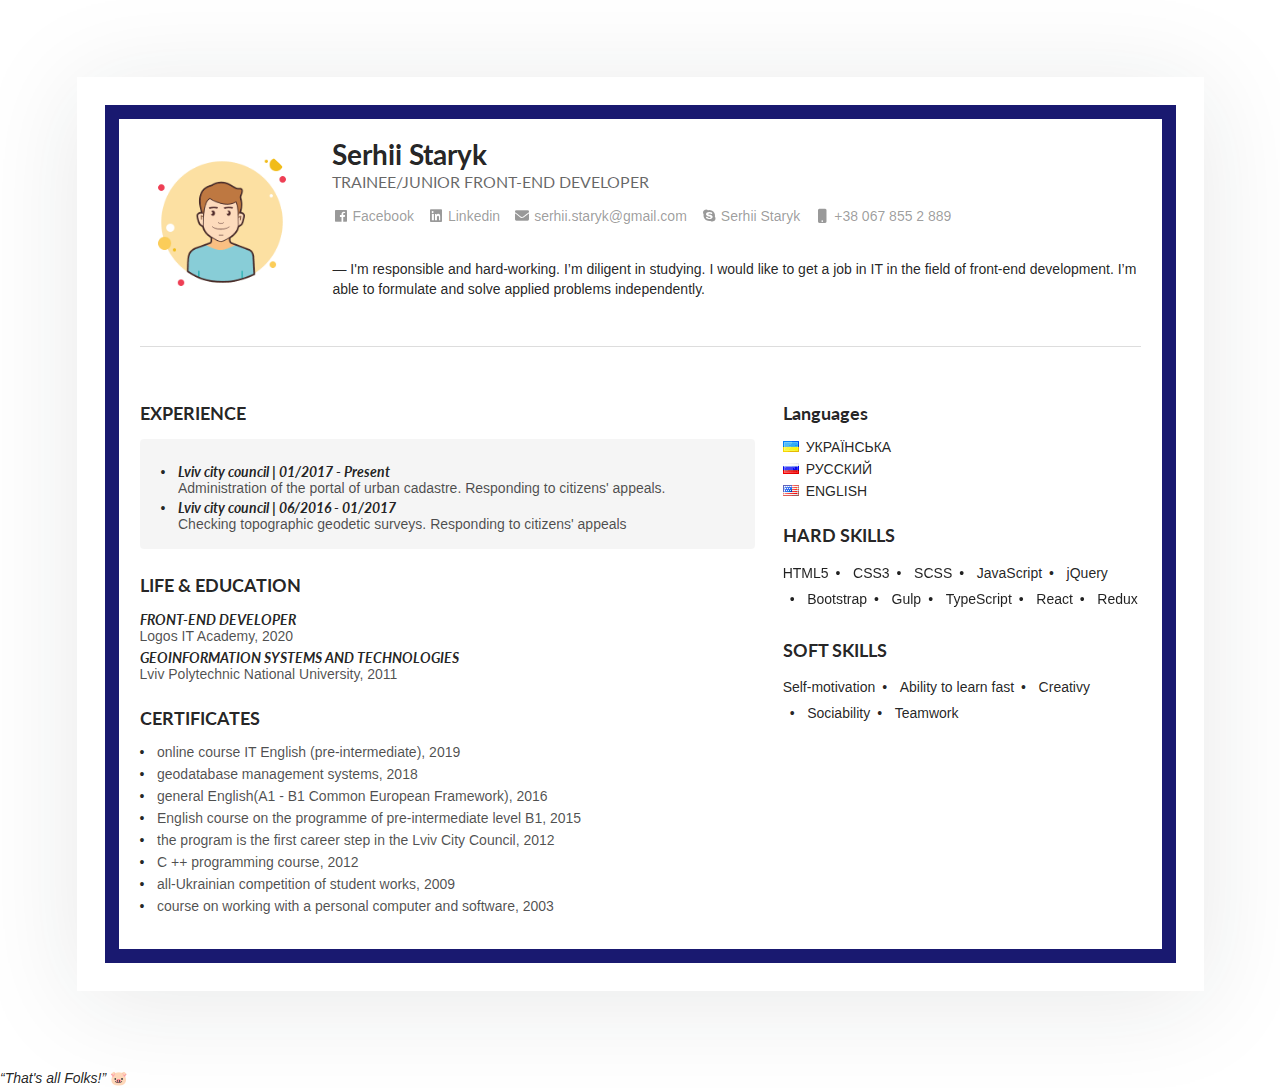
==== index.html @ 13aae402 "new project cv" ====
<!doctype html><html lang="en"><head><meta charset="utf-8"/><link rel="icon" href="/favicon.ico"/><meta name="viewport" content="width=device-width,initial-scale=1"/><meta name="theme-color" content="#000000"/><meta name="description" content="Web site created using create-react-app"/><link rel="manifest" href="/manifest.json"/><title>React App</title><link href="/static/css/2.85f7760d.chunk.css" rel="stylesheet"><link href="/static/css/main.7e50f1b1.chunk.css" rel="stylesheet"></head><body><noscript>You need to enable JavaScript to run this app.</noscript><div id="root"></div><script>!function(e){function r(r){for(var n,a,i=r[0],c=r[1],l=r[2],s=0,p=[];s<i.length;s++)a=i[s],Object.prototype.hasOwnProperty.call(o,a)&&o[a]&&p.push(o[a][0]),o[a]=0;for(n in c)Object.prototype.hasOwnProperty.call(c,n)&&(e[n]=c[n]);for(f&&f(r);p.length;)p.shift()();return u.push.apply(u,l||[]),t()}function t(){for(var e,r=0;r<u.length;r++){for(var t=u[r],n=!0,i=1;i<t.length;i++){var c=t[i];0!==o[c]&&(n=!1)}n&&(u.splice(r--,1),e=a(a.s=t[0]))}return e}var n={},o={1:0},u=[];function a(r){if(n[r])return n[r].exports;var t=n[r]={i:r,l:!1,exports:{}};return e[r].call(t.exports,t,t.exports,a),t.l=!0,t.exports}a.e=function(e){var r=[],t=o[e];if(0!==t)if(t)r.push(t[2]);else{var n=new Promise((function(r,n){t=o[e]=[r,n]}));r.push(t[2]=n);var u,i=document.createElement("script");i.charset="utf-8",i.timeout=120,a.nc&&i.setAttribute("nonce",a.nc),i.src=function(e){return a.p+"static/js/"+({}[e]||e)+"."+{3:"7ac2e1c4"}[e]+".chunk.js"}(e);var c=new Error;u=function(r){i.onerror=i.onload=null,clearTimeout(l);var t=o[e];if(0!==t){if(t){var n=r&&("load"===r.type?"missing":r.type),u=r&&r.target&&r.target.src;c.message="Loading chunk "+e+" failed.\n("+n+": "+u+")",c.name="ChunkLoadError",c.type=n,c.request=u,t[1](c)}o[e]=void 0}};var l=setTimeout((function(){u({type:"timeout",target:i})}),12e4);i.onerror=i.onload=u,document.head.appendChild(i)}return Promise.all(r)},a.m=e,a.c=n,a.d=function(e,r,t){a.o(e,r)||Object.defineProperty(e,r,{enumerable:!0,get:t})},a.r=function(e){"undefined"!=typeof Symbol&&Symbol.toStringTag&&Object.defineProperty(e,Symbol.toStringTag,{value:"Module"}),Object.defineProperty(e,"__esModule",{value:!0})},a.t=function(e,r){if(1&r&&(e=a(e)),8&r)return e;if(4&r&&"object"==typeof e&&e&&e.__esModule)return e;var t=Object.create(null);if(a.r(t),Object.defineProperty(t,"default",{enumerable:!0,value:e}),2&r&&"string"!=typeof e)for(var n in e)a.d(t,n,function(r){return e[r]}.bind(null,n));return t},a.n=function(e){var r=e&&e.__esModule?function(){return e.default}:function(){return e};return a.d(r,"a",r),r},a.o=function(e,r){return Object.prototype.hasOwnProperty.call(e,r)},a.p="/",a.oe=function(e){throw console.error(e),e};var i=this["webpackJsonpreact-cv"]=this["webpackJsonpreact-cv"]||[],c=i.push.bind(i);i.push=r,i=i.slice();for(var l=0;l<i.length;l++)r(i[l]);var f=c;t()}([])</script><script src="/static/js/2.e917c708.chunk.js"></script><script src="/static/js/main.2bb29848.chunk.js"></script></body></html>
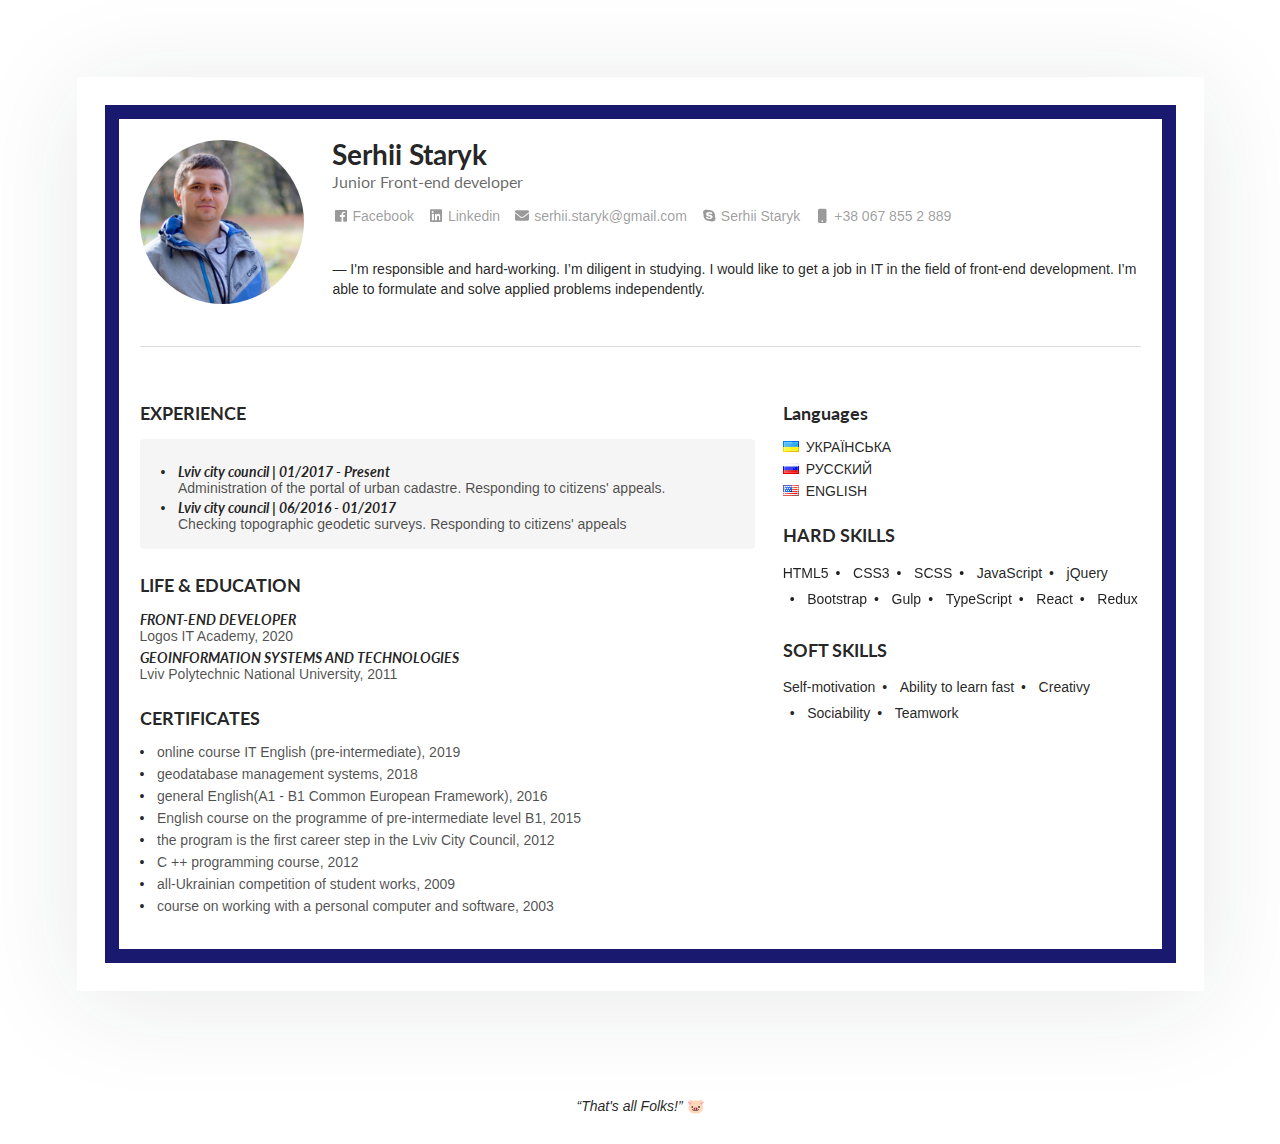
==== commit b40892a0: "updated cv" ====
--- a/index.html
+++ b/index.html
@@ -1 +1 @@
-<!doctype html><html lang="en"><head><meta charset="utf-8"/><link rel="icon" href="/favicon.ico"/><meta name="viewport" content="width=device-width,initial-scale=1"/><meta name="theme-color" content="#000000"/><meta name="description" content="Web site created using create-react-app"/><link rel="manifest" href="/manifest.json"/><title>React App</title><link href="/static/css/2.85f7760d.chunk.css" rel="stylesheet"><link href="/static/css/main.7e50f1b1.chunk.css" rel="stylesheet"></head><body><noscript>You need to enable JavaScript to run this app.</noscript><div id="root"></div><script>!function(e){function r(r){for(var n,a,i=r[0],c=r[1],l=r[2],s=0,p=[];s<i.length;s++)a=i[s],Object.prototype.hasOwnProperty.call(o,a)&&o[a]&&p.push(o[a][0]),o[a]=0;for(n in c)Object.prototype.hasOwnProperty.call(c,n)&&(e[n]=c[n]);for(f&&f(r);p.length;)p.shift()();return u.push.apply(u,l||[]),t()}function t(){for(var e,r=0;r<u.length;r++){for(var t=u[r],n=!0,i=1;i<t.length;i++){var c=t[i];0!==o[c]&&(n=!1)}n&&(u.splice(r--,1),e=a(a.s=t[0]))}return e}var n={},o={1:0},u=[];function a(r){if(n[r])return n[r].exports;var t=n[r]={i:r,l:!1,exports:{}};return e[r].call(t.exports,t,t.exports,a),t.l=!0,t.exports}a.e=function(e){var r=[],t=o[e];if(0!==t)if(t)r.push(t[2]);else{var n=new Promise((function(r,n){t=o[e]=[r,n]}));r.push(t[2]=n);var u,i=document.createElement("script");i.charset="utf-8",i.timeout=120,a.nc&&i.setAttribute("nonce",a.nc),i.src=function(e){return a.p+"static/js/"+({}[e]||e)+"."+{3:"7ac2e1c4"}[e]+".chunk.js"}(e);var c=new Error;u=function(r){i.onerror=i.onload=null,clearTimeout(l);var t=o[e];if(0!==t){if(t){var n=r&&("load"===r.type?"missing":r.type),u=r&&r.target&&r.target.src;c.message="Loading chunk "+e+" failed.\n("+n+": "+u+")",c.name="ChunkLoadError",c.type=n,c.request=u,t[1](c)}o[e]=void 0}};var l=setTimeout((function(){u({type:"timeout",target:i})}),12e4);i.onerror=i.onload=u,document.head.appendChild(i)}return Promise.all(r)},a.m=e,a.c=n,a.d=function(e,r,t){a.o(e,r)||Object.defineProperty(e,r,{enumerable:!0,get:t})},a.r=function(e){"undefined"!=typeof Symbol&&Symbol.toStringTag&&Object.defineProperty(e,Symbol.toStringTag,{value:"Module"}),Object.defineProperty(e,"__esModule",{value:!0})},a.t=function(e,r){if(1&r&&(e=a(e)),8&r)return e;if(4&r&&"object"==typeof e&&e&&e.__esModule)return e;var t=Object.create(null);if(a.r(t),Object.defineProperty(t,"default",{enumerable:!0,value:e}),2&r&&"string"!=typeof e)for(var n in e)a.d(t,n,function(r){return e[r]}.bind(null,n));return t},a.n=function(e){var r=e&&e.__esModule?function(){return e.default}:function(){return e};return a.d(r,"a",r),r},a.o=function(e,r){return Object.prototype.hasOwnProperty.call(e,r)},a.p="/",a.oe=function(e){throw console.error(e),e};var i=this["webpackJsonpreact-cv"]=this["webpackJsonpreact-cv"]||[],c=i.push.bind(i);i.push=r,i=i.slice();for(var l=0;l<i.length;l++)r(i[l]);var f=c;t()}([])</script><script src="/static/js/2.e917c708.chunk.js"></script><script src="/static/js/main.2bb29848.chunk.js"></script></body></html>+<!doctype html><html lang="en"><head><meta charset="utf-8"/><link rel="icon" href="/favicon.ico"/><meta name="viewport" content="width=device-width,initial-scale=1"/><meta name="theme-color" content="#000000"/><meta name="description" content="Web site created using create-react-app"/><link rel="manifest" href="/manifest.json"/><title>React App</title><link href="/static/css/2.d97c81c1.chunk.css" rel="stylesheet"><link href="/static/css/main.1e66790b.chunk.css" rel="stylesheet"></head><body><noscript>You need to enable JavaScript to run this app.</noscript><div id="root"></div><script>!function(e){function r(r){for(var n,a,i=r[0],c=r[1],l=r[2],s=0,p=[];s<i.length;s++)a=i[s],Object.prototype.hasOwnProperty.call(o,a)&&o[a]&&p.push(o[a][0]),o[a]=0;for(n in c)Object.prototype.hasOwnProperty.call(c,n)&&(e[n]=c[n]);for(f&&f(r);p.length;)p.shift()();return u.push.apply(u,l||[]),t()}function t(){for(var e,r=0;r<u.length;r++){for(var t=u[r],n=!0,i=1;i<t.length;i++){var c=t[i];0!==o[c]&&(n=!1)}n&&(u.splice(r--,1),e=a(a.s=t[0]))}return e}var n={},o={1:0},u=[];function a(r){if(n[r])return n[r].exports;var t=n[r]={i:r,l:!1,exports:{}};return e[r].call(t.exports,t,t.exports,a),t.l=!0,t.exports}a.e=function(e){var r=[],t=o[e];if(0!==t)if(t)r.push(t[2]);else{var n=new Promise((function(r,n){t=o[e]=[r,n]}));r.push(t[2]=n);var u,i=document.createElement("script");i.charset="utf-8",i.timeout=120,a.nc&&i.setAttribute("nonce",a.nc),i.src=function(e){return a.p+"static/js/"+({}[e]||e)+"."+{3:"3ec85bbc"}[e]+".chunk.js"}(e);var c=new Error;u=function(r){i.onerror=i.onload=null,clearTimeout(l);var t=o[e];if(0!==t){if(t){var n=r&&("load"===r.type?"missing":r.type),u=r&&r.target&&r.target.src;c.message="Loading chunk "+e+" failed.\n("+n+": "+u+")",c.name="ChunkLoadError",c.type=n,c.request=u,t[1](c)}o[e]=void 0}};var l=setTimeout((function(){u({type:"timeout",target:i})}),12e4);i.onerror=i.onload=u,document.head.appendChild(i)}return Promise.all(r)},a.m=e,a.c=n,a.d=function(e,r,t){a.o(e,r)||Object.defineProperty(e,r,{enumerable:!0,get:t})},a.r=function(e){"undefined"!=typeof Symbol&&Symbol.toStringTag&&Object.defineProperty(e,Symbol.toStringTag,{value:"Module"}),Object.defineProperty(e,"__esModule",{value:!0})},a.t=function(e,r){if(1&r&&(e=a(e)),8&r)return e;if(4&r&&"object"==typeof e&&e&&e.__esModule)return e;var t=Object.create(null);if(a.r(t),Object.defineProperty(t,"default",{enumerable:!0,value:e}),2&r&&"string"!=typeof e)for(var n in e)a.d(t,n,function(r){return e[r]}.bind(null,n));return t},a.n=function(e){var r=e&&e.__esModule?function(){return e.default}:function(){return e};return a.d(r,"a",r),r},a.o=function(e,r){return Object.prototype.hasOwnProperty.call(e,r)},a.p="/",a.oe=function(e){throw console.error(e),e};var i=this["webpackJsonpreact-cv"]=this["webpackJsonpreact-cv"]||[],c=i.push.bind(i);i.push=r,i=i.slice();for(var l=0;l<i.length;l++)r(i[l]);var f=c;t()}([])</script><script src="/static/js/2.b1579c30.chunk.js"></script><script src="/static/js/main.2b17e666.chunk.js"></script></body></html>--- a/static/css/2.d97c81c1.chunk.css
+++ b/static/css/2.d97c81c1.chunk.css
@@ -0,0 +1,363 @@
+@import url(https://fonts.googleapis.com/css?family=Lato:400,700,400italic,700italic&subset=latin);/*!
+ * # Semantic UI 2.4.0 - Reset
+ * http://github.com/semantic-org/semantic-ui/
+ *
+ *
+ * Released under the MIT license
+ * http://opensource.org/licenses/MIT
+ *
+ */*,:after,:before{box-sizing:inherit}html{box-sizing:border-box}input[type=email],input[type=password],input[type=search],input[type=text]{-webkit-appearance:none;-moz-appearance:none}/*! normalize.css v7.0.0 | MIT License | github.com/necolas/normalize.css */html{line-height:1.15;-ms-text-size-adjust:100%;-webkit-text-size-adjust:100%}article,aside,footer,header,nav,section{display:block}h1{font-size:2em;margin:.67em 0}figcaption,figure,main{display:block}figure{margin:1em 40px}hr{box-sizing:content-box;height:0;overflow:visible}pre{font-family:monospace,monospace;font-size:1em}a{background-color:transparent;-webkit-text-decoration-skip:objects}abbr[title]{border-bottom:none;text-decoration:underline;-webkit-text-decoration:underline dotted;text-decoration:underline dotted}b,strong{font-weight:inherit;font-weight:bolder}code,kbd,samp{font-family:monospace,monospace;font-size:1em}dfn{font-style:italic}mark{background-color:#ff0;color:#000}small{font-size:80%}sub,sup{font-size:75%;line-height:0;position:relative;vertical-align:baseline}sub{bottom:-.25em}sup{top:-.5em}audio,video{display:inline-block}audio:not([controls]){display:none;height:0}img{border-style:none}svg:not(:root){overflow:hidden}button,input,optgroup,select,textarea{font-family:sans-serif;font-size:100%;line-height:1.15;margin:0}button,input{overflow:visible}button,select{text-transform:none}[type=reset],[type=submit],button,html [type=button]{-webkit-appearance:button}[type=button]::-moz-focus-inner,[type=reset]::-moz-focus-inner,[type=submit]::-moz-focus-inner,button::-moz-focus-inner{border-style:none;padding:0}[type=button]:-moz-focusring,[type=reset]:-moz-focusring,[type=submit]:-moz-focusring,button:-moz-focusring{outline:1px dotted ButtonText}fieldset{padding:.35em .75em .625em}legend{box-sizing:border-box;color:inherit;display:table;max-width:100%;padding:0;white-space:normal}progress{display:inline-block;vertical-align:baseline}textarea{overflow:auto}[type=checkbox],[type=radio]{box-sizing:border-box;padding:0}[type=number]::-webkit-inner-spin-button,[type=number]::-webkit-outer-spin-button{height:auto}[type=search]{-webkit-appearance:textfield;outline-offset:-2px}[type=search]::-webkit-search-cancel-button,[type=search]::-webkit-search-decoration{-webkit-appearance:none}::-webkit-file-upload-button{-webkit-appearance:button;font:inherit}details,menu{display:block}summary{display:list-item}canvas{display:inline-block}[hidden],template{display:none}/*!
+ * # Semantic UI 2.4.0 - Site
+ * http://github.com/semantic-org/semantic-ui/
+ *
+ *
+ * Released under the MIT license
+ * http://opensource.org/licenses/MIT
+ *
+ */body,html{height:100%}html{font-size:14px}body{margin:0;overflow-x:hidden;min-width:320px;background:#fff;font-size:14px;line-height:1.4285em;color:rgba(0,0,0,.87);font-smoothing:antialiased}body,h1,h2,h3,h4,h5{padding:0;font-family:Lato,"Helvetica Neue",Arial,Helvetica,sans-serif}h1,h2,h3,h4,h5{line-height:1.28571429em;margin:calc(2rem - .14286em) 0 1rem;font-weight:700}h1{min-height:1rem;font-size:2rem}h2{font-size:1.71428571rem}h3{font-size:1.28571429rem}h4{font-size:1.07142857rem}h5{font-size:1rem}h1:first-child,h2:first-child,h3:first-child,h4:first-child,h5:first-child{margin-top:0}h1:last-child,h2:last-child,h3:last-child,h4:last-child,h5:last-child{margin-bottom:0}p{margin:0 0 1em;line-height:1.4285em}p:first-child{margin-top:0}p:last-child{margin-bottom:0}a{color:#4183c4}a,a:hover{text-decoration:none}a:hover{color:#1e70bf}::-webkit-selection{background-color:#cce2ff;color:rgba(0,0,0,.87)}::selection{background-color:#cce2ff;color:rgba(0,0,0,.87)}input::-webkit-selection,textarea::-webkit-selection{background-color:hsla(0,0%,39.2%,.4);color:rgba(0,0,0,.87)}input::selection,textarea::selection{background-color:hsla(0,0%,39.2%,.4);color:rgba(0,0,0,.87)}body ::-webkit-scrollbar{-webkit-appearance:none;width:10px;height:10px}body ::-webkit-scrollbar-track{background:rgba(0,0,0,.1);border-radius:0}body ::-webkit-scrollbar-thumb{cursor:pointer;border-radius:5px;background:rgba(0,0,0,.25);-webkit-transition:color .2s ease;transition:color .2s ease}body ::-webkit-scrollbar-thumb:window-inactive{background:rgba(0,0,0,.15)}body ::-webkit-scrollbar-thumb:hover{background:rgba(128,135,139,.8)}body .ui.inverted::-webkit-scrollbar-track{background:hsla(0,0%,100%,.1)}body .ui.inverted::-webkit-scrollbar-thumb{background:hsla(0,0%,100%,.25)}body .ui.inverted::-webkit-scrollbar-thumb:window-inactive{background:hsla(0,0%,100%,.15)}body .ui.inverted::-webkit-scrollbar-thumb:hover{background:hsla(0,0%,100%,.35)}/*!
+ * # Semantic UI 2.4.0 - Button
+ * http://github.com/semantic-org/semantic-ui/
+ *
+ *
+ * Released under the MIT license
+ * http://opensource.org/licenses/MIT
+ *
+ */.ui.button{cursor:pointer;display:inline-block;min-height:1em;outline:0;border:none;vertical-align:baseline;background:#e0e1e2 none;color:rgba(0,0,0,.6);font-family:Lato,"Helvetica Neue",Arial,Helvetica,sans-serif;margin:0 .25em 0 0;padding:.78571429em 1.5em;text-transform:none;text-shadow:none;font-weight:700;line-height:1em;font-style:normal;text-align:center;text-decoration:none;border-radius:.28571429rem;-webkit-user-select:none;-ms-user-select:none;user-select:none;transition:opacity .1s ease,background-color .1s ease,color .1s ease,box-shadow .1s ease,background .1s ease;will-change:"";-webkit-tap-highlight-color:transparent}.ui.button,.ui.button:hover{box-shadow:inset 0 0 0 1px transparent,inset 0 0 0 0 rgba(34,36,38,.15)}.ui.button:hover{background-color:#cacbcd;background-image:none;color:rgba(0,0,0,.8)}.ui.button:hover .icon{opacity:.85}.ui.button:focus{background-color:#cacbcd;color:rgba(0,0,0,.8);background-image:""!important;box-shadow:""!important}.ui.button:focus .icon{opacity:.85}.ui.active.button:active,.ui.button:active{background-color:#babbbc;background-image:"";color:rgba(0,0,0,.9);box-shadow:inset 0 0 0 1px transparent,none}.ui.active.button{box-shadow:inset 0 0 0 1px transparent}.ui.active.button,.ui.active.button:hover{color:rgba(0,0,0,.95)}.ui.active.button,.ui.active.button:active,.ui.active.button:hover{background-color:#c0c1c2;background-image:none}.ui.loading.loading.loading.loading.loading.loading.button{position:relative;cursor:default;text-shadow:none!important;color:transparent!important;opacity:1;pointer-events:auto;transition:all 0s linear,opacity .1s ease}.ui.loading.button:before{border-radius:500rem;border:.2em solid rgba(0,0,0,.15)}.ui.loading.button:after,.ui.loading.button:before{position:absolute;content:"";top:50%;left:50%;margin:-.64285714em 0 0 -.64285714em;width:1.28571429em;height:1.28571429em}.ui.loading.button:after{-webkit-animation:button-spin .6s linear;animation:button-spin .6s linear;-webkit-animation-iteration-count:infinite;animation-iteration-count:infinite;border-radius:500rem;border:.2em solid transparent;border-top-color:#fff;box-shadow:0 0 0 1px transparent}.ui.labeled.icon.loading.button .icon{background-color:transparent;box-shadow:none}@-webkit-keyframes button-spin{0%{-webkit-transform:rotate(0);transform:rotate(0)}to{-webkit-transform:rotate(1turn);transform:rotate(1turn)}}@keyframes button-spin{0%{-webkit-transform:rotate(0);transform:rotate(0)}to{-webkit-transform:rotate(1turn);transform:rotate(1turn)}}.ui.basic.loading.button:not(.inverted):before{border-color:rgba(0,0,0,.1)}.ui.basic.loading.button:not(.inverted):after{border-top-color:#767676}.ui.button:disabled,.ui.buttons .disabled.button,.ui.disabled.active.button,.ui.disabled.button,.ui.disabled.button:hover{cursor:default;opacity:.45!important;background-image:none!important;box-shadow:none!important;pointer-events:none!important}.ui.basic.buttons .ui.disabled.button{border-color:rgba(34,36,38,.5)}.ui.animated.button{position:relative;overflow:hidden;padding-right:0!important;vertical-align:middle;z-index:1}.ui.animated.button .content{will-change:transform,opacity}.ui.animated.button .visible.content{position:relative;margin-right:1.5em}.ui.animated.button .hidden.content{position:absolute;width:100%}.ui.animated.button .hidden.content,.ui.animated.button .visible.content{transition:right .3s ease 0s}.ui.animated.button .visible.content{left:auto;right:0}.ui.animated.button .hidden.content{top:50%;left:auto;right:-100%;margin-top:-.5em}.ui.animated.button:focus .visible.content,.ui.animated.button:hover .visible.content{left:auto;right:200%}.ui.animated.button:focus .hidden.content,.ui.animated.button:hover .hidden.content{left:auto;right:0}.ui.vertical.animated.button .hidden.content,.ui.vertical.animated.button .visible.content{transition:top .3s ease,-webkit-transform .3s ease;transition:top .3s ease,transform .3s ease;transition:top .3s ease,transform .3s ease,-webkit-transform .3s ease}.ui.vertical.animated.button .visible.content{-webkit-transform:translateY(0);transform:translateY(0);right:auto}.ui.vertical.animated.button .hidden.content{top:-50%;left:0;right:auto}.ui.vertical.animated.button:focus .visible.content,.ui.vertical.animated.button:hover .visible.content{-webkit-transform:translateY(200%);transform:translateY(200%);right:auto}.ui.vertical.animated.button:focus .hidden.content,.ui.vertical.animated.button:hover .hidden.content{top:50%;right:auto}.ui.fade.animated.button .hidden.content,.ui.fade.animated.button .visible.content{transition:opacity .3s ease,-webkit-transform .3s ease;transition:opacity .3s ease,transform .3s ease;transition:opacity .3s ease,transform .3s ease,-webkit-transform .3s ease}.ui.fade.animated.button .visible.content{left:auto;right:auto;opacity:1;-webkit-transform:scale(1);transform:scale(1)}.ui.fade.animated.button .hidden.content{opacity:0;left:0;right:auto;-webkit-transform:scale(1.5);transform:scale(1.5)}.ui.fade.animated.button:focus .visible.content,.ui.fade.animated.button:hover .visible.content{left:auto;right:auto;opacity:0;-webkit-transform:scale(.75);transform:scale(.75)}.ui.fade.animated.button:focus .hidden.content,.ui.fade.animated.button:hover .hidden.content{left:0;right:auto;opacity:1;-webkit-transform:scale(1);transform:scale(1)}.ui.inverted.button{box-shadow:inset 0 0 0 2px #fff!important;background:transparent none;color:#fff;text-shadow:none!important}.ui.inverted.buttons .button{margin:0 0 0 -2px}.ui.inverted.buttons .button:first-child{margin-left:0}.ui.inverted.vertical.buttons .button{margin:0 0 -2px}.ui.inverted.vertical.buttons .button:first-child{margin-top:0}.ui.inverted.button.active,.ui.inverted.button:focus,.ui.inverted.button:hover{background:#fff;box-shadow:inset 0 0 0 2px #fff!important;color:rgba(0,0,0,.8)}.ui.inverted.button.active:focus{background:#dcddde;box-shadow:inset 0 0 0 2px #dcddde!important;color:rgba(0,0,0,.8)}.ui.labeled.button:not(.icon){display:-webkit-inline-flex;display:inline-flex;-webkit-flex-direction:row;flex-direction:row;background:0 0!important;padding:0!important;border:none!important;box-shadow:none!important}.ui.labeled.button>.button{margin:0}.ui.labeled.button>.label{display:-webkit-flex;display:flex;-webkit-align-items:center;align-items:center;margin:0 0 0 -1px!important;padding:"";font-size:1em;border-color:rgba(34,36,38,.15)}.ui.labeled.button>.tag.label:before{width:1.85em;height:1.85em}.ui.labeled.button:not([class*="left labeled"])>.button{border-top-right-radius:0;border-bottom-right-radius:0}.ui.labeled.button:not([class*="left labeled"])>.label,.ui[class*="left labeled"].button>.button{border-top-left-radius:0;border-bottom-left-radius:0}.ui[class*="left labeled"].button>.label{border-top-right-radius:0;border-bottom-right-radius:0}.ui.facebook.button{background-color:#3b5998;color:#fff;text-shadow:none;background-image:none;box-shadow:inset 0 0 0 0 rgba(34,36,38,.15)}.ui.facebook.button:hover{background-color:#304d8a;color:#fff;text-shadow:none}.ui.facebook.button:active{background-color:#2d4373;color:#fff;text-shadow:none}.ui.twitter.button{background-color:#55acee;color:#fff;text-shadow:none;background-image:none;box-shadow:inset 0 0 0 0 rgba(34,36,38,.15)}.ui.twitter.button:hover{background-color:#35a2f4;color:#fff;text-shadow:none}.ui.twitter.button:active{background-color:#2795e9;color:#fff;text-shadow:none}.ui.google.plus.button{background-color:#dd4b39;color:#fff;text-shadow:none;background-image:none;box-shadow:inset 0 0 0 0 rgba(34,36,38,.15)}.ui.google.plus.button:hover{background-color:#e0321c;color:#fff;text-shadow:none}.ui.google.plus.button:active{background-color:#c23321;color:#fff;text-shadow:none}.ui.linkedin.button{background-color:#1f88be;color:#fff;text-shadow:none}.ui.linkedin.button:hover{background-color:#147baf;color:#fff;text-shadow:none}.ui.linkedin.button:active{background-color:#186992;color:#fff;text-shadow:none}.ui.youtube.button{background-color:red;color:#fff;text-shadow:none;background-image:none;box-shadow:inset 0 0 0 0 rgba(34,36,38,.15)}.ui.youtube.button:hover{background-color:#e60000;color:#fff;text-shadow:none}.ui.youtube.button:active{background-color:#c00;color:#fff;text-shadow:none}.ui.instagram.button{background-color:#49769c;color:#fff;text-shadow:none;background-image:none;box-shadow:inset 0 0 0 0 rgba(34,36,38,.15)}.ui.instagram.button:hover{background-color:#3d698e;color:#fff;text-shadow:none}.ui.instagram.button:active{background-color:#395c79;color:#fff;text-shadow:none}.ui.pinterest.button{background-color:#bd081c;color:#fff;text-shadow:none;background-image:none;box-shadow:inset 0 0 0 0 rgba(34,36,38,.15)}.ui.pinterest.button:hover{background-color:#ac0013;color:#fff;text-shadow:none}.ui.pinterest.button:active{background-color:#8c0615;color:#fff;text-shadow:none}.ui.vk.button{background-color:#4d7198;color:#fff;background-image:none;box-shadow:inset 0 0 0 0 rgba(34,36,38,.15)}.ui.vk.button:hover{background-color:#41648a;color:#fff}.ui.vk.button:active{background-color:#3c5876;color:#fff}.ui.button>.icon:not(.button){height:.85714286em;opacity:.8;transition:opacity .1s ease;vertical-align:"";color:""}.ui.button:not(.icon)>.icon:not(.button):not(.dropdown),.ui.button>.icon:not(.button){margin:0 .42857143em 0 -.21428571em}.ui.button:not(.icon)>.right.icon:not(.button):not(.dropdown){margin:0 -.21428571em 0 .42857143em}.ui[class*="left floated"].button,.ui[class*="left floated"].buttons{float:left;margin-left:0;margin-right:.25em}.ui[class*="right floated"].button,.ui[class*="right floated"].buttons{float:right;margin-right:0;margin-left:.25em}.ui.compact.button,.ui.compact.buttons .button{padding:.58928571em 1.125em}.ui.compact.icon.button,.ui.compact.icon.buttons .button{padding:.58928571em}.ui.compact.labeled.icon.button,.ui.compact.labeled.icon.buttons .button{padding:.58928571em 3.69642857em}.ui.mini.button,.ui.mini.buttons .button,.ui.mini.buttons .or{font-size:.78571429rem}.ui.tiny.button,.ui.tiny.buttons .button,.ui.tiny.buttons .or{font-size:.85714286rem}.ui.small.button,.ui.small.buttons .button,.ui.small.buttons .or{font-size:.92857143rem}.ui.button,.ui.buttons .button,.ui.buttons .or{font-size:1rem}.ui.large.button,.ui.large.buttons .button,.ui.large.buttons .or{font-size:1.14285714rem}.ui.big.button,.ui.big.buttons .button,.ui.big.buttons .or{font-size:1.28571429rem}.ui.huge.button,.ui.huge.buttons .button,.ui.huge.buttons .or{font-size:1.42857143rem}.ui.massive.button,.ui.massive.buttons .button,.ui.massive.buttons .or{font-size:1.71428571rem}.ui.icon.button,.ui.icon.buttons .button{padding:.78571429em}.ui.icon.button>.icon,.ui.icon.buttons .button>.icon{opacity:.9;margin:0!important;vertical-align:top}.ui.basic.button,.ui.basic.buttons .button{background:transparent none!important;color:rgba(0,0,0,.6)!important;font-weight:400;border-radius:.28571429rem;text-transform:none;text-shadow:none!important;box-shadow:inset 0 0 0 1px rgba(34,36,38,.15)}.ui.basic.buttons{box-shadow:none;border:1px solid rgba(34,36,38,.15);border-radius:.28571429rem}.ui.basic.buttons .button{border-radius:0}.ui.basic.button:focus,.ui.basic.button:hover,.ui.basic.buttons .button:focus,.ui.basic.buttons .button:hover{background:#fff!important;color:rgba(0,0,0,.8)!important;box-shadow:inset 0 0 0 1px rgba(34,36,38,.35),inset 0 0 0 0 rgba(34,36,38,.15)}.ui.basic.button:active,.ui.basic.buttons .button:active{background:#f8f8f8!important;color:rgba(0,0,0,.9)!important;box-shadow:inset 0 0 0 1px rgba(0,0,0,.15),inset 0 1px 4px 0 rgba(34,36,38,.15)}.ui.basic.active.button,.ui.basic.buttons .active.button{background:rgba(0,0,0,.05)!important;box-shadow:""!important;color:rgba(0,0,0,.95)!important}.ui.basic.active.button:hover,.ui.basic.buttons .active.button:hover{background-color:rgba(0,0,0,.05)}.ui.basic.buttons .button:hover{box-shadow:inset 0 0 0 1px rgba(34,36,38,.35),inset inset 0 0 0 0 rgba(34,36,38,.15)}.ui.basic.buttons .button:active{box-shadow:inset 0 0 0 1px rgba(0,0,0,.15),inset inset 0 1px 4px 0 rgba(34,36,38,.15)}.ui.basic.buttons .active.button{box-shadow:""!important}.ui.basic.inverted.button,.ui.basic.inverted.buttons .button{background-color:transparent!important;color:#f9fafb!important;box-shadow:inset 0 0 0 2px hsla(0,0%,100%,.5)!important}.ui.basic.inverted.button:focus,.ui.basic.inverted.button:hover,.ui.basic.inverted.buttons .button:focus,.ui.basic.inverted.buttons .button:hover{color:#fff!important;box-shadow:inset 0 0 0 2px #fff!important}.ui.basic.inverted.button:active,.ui.basic.inverted.buttons .button:active{background-color:hsla(0,0%,100%,.08)!important;color:#fff!important;box-shadow:inset 0 0 0 2px hsla(0,0%,100%,.9)!important}.ui.basic.inverted.active.button,.ui.basic.inverted.buttons .active.button{background-color:hsla(0,0%,100%,.08);color:#fff;text-shadow:none;box-shadow:inset 0 0 0 2px hsla(0,0%,100%,.7)}.ui.basic.inverted.active.button:hover,.ui.basic.inverted.buttons .active.button:hover{background-color:hsla(0,0%,100%,.15);box-shadow:inset 0 0 0 2px #fff!important}.ui.basic.buttons .button{border-left:1px solid rgba(34,36,38,.15);box-shadow:none}.ui.basic.vertical.buttons .button{border-left:none;border-left-width:0;border-top:1px solid rgba(34,36,38,.15)}.ui.basic.vertical.buttons .button:first-child{border-top-width:0}.ui.labeled.icon.button,.ui.labeled.icon.buttons .button{position:relative;padding-left:4.07142857em!important;padding-right:1.5em!important}.ui.labeled.icon.button>.icon,.ui.labeled.icon.buttons>.button>.icon{position:absolute;height:100%;line-height:1;border-radius:0;border-top-left-radius:inherit;border-bottom-left-radius:inherit;text-align:center;margin:0;width:2.57142857em;background-color:rgba(0,0,0,.05);color:"";box-shadow:inset -1px 0 0 0 transparent;top:0;left:0}.ui[class*="right labeled"].icon.button{padding-right:4.07142857em!important;padding-left:1.5em!important}.ui[class*="right labeled"].icon.button>.icon{left:auto;right:0;border-radius:0;border-top-right-radius:inherit;border-bottom-right-radius:inherit;box-shadow:inset 1px 0 0 0 transparent}.ui.labeled.icon.button>.icon:after,.ui.labeled.icon.button>.icon:before,.ui.labeled.icon.buttons>.button>.icon:after,.ui.labeled.icon.buttons>.button>.icon:before{display:block;position:absolute;width:100%;top:50%;text-align:center;-webkit-transform:translateY(-50%);transform:translateY(-50%)}.ui.labeled.icon.buttons .button>.icon{border-radius:0}.ui.labeled.icon.buttons .button:first-child>.icon{border-top-left-radius:.28571429rem;border-bottom-left-radius:.28571429rem}.ui.labeled.icon.buttons .button:last-child>.icon{border-top-right-radius:.28571429rem;border-bottom-right-radius:.28571429rem}.ui.vertical.labeled.icon.buttons .button:first-child>.icon{border-radius:0;border-top-left-radius:.28571429rem}.ui.vertical.labeled.icon.buttons .button:last-child>.icon{border-radius:0;border-bottom-left-radius:.28571429rem}.ui.fluid[class*="left labeled"].icon.button,.ui.fluid[class*="right labeled"].icon.button{padding-left:1.5em!important;padding-right:1.5em!important}.ui.button.toggle.active,.ui.buttons .button.toggle.active,.ui.toggle.buttons .active.button{background-color:#21ba45!important;box-shadow:none!important;text-shadow:none;color:#fff!important}.ui.button.toggle.active:hover{background-color:#16ab39!important;text-shadow:none;color:#fff!important}.ui.circular.button{border-radius:10em}.ui.circular.button>.icon{width:1em;vertical-align:baseline}.ui.buttons .or{position:relative;width:.3em;height:2.57142857em;z-index:3}.ui.buttons .or:before{position:absolute;text-align:center;border-radius:500rem;content:"or";top:50%;left:50%;background-color:#fff;text-shadow:none;margin-top:-.89285714em;margin-left:-.89285714em;width:1.78571429em;height:1.78571429em;line-height:1.78571429em;color:rgba(0,0,0,.4);font-style:normal;font-weight:700;box-shadow:inset 0 0 0 1px transparent}.ui.buttons .or[data-text]:before{content:attr(data-text)}.ui.fluid.buttons .or{width:0!important}.ui.fluid.buttons .or:after{display:none}.ui.attached.button{position:relative;display:block;margin:0;border-radius:0;box-shadow:0 0 0 1px rgba(34,36,38,.15)!important}.ui.attached.top.button{border-radius:.28571429rem .28571429rem 0 0}.ui.attached.bottom.button{border-radius:0 0 .28571429rem .28571429rem}.ui.left.attached.button{display:inline-block;border-left:none;text-align:right;padding-right:.75em;border-radius:.28571429rem 0 0 .28571429rem}.ui.right.attached.button{display:inline-block;text-align:left;padding-left:.75em;border-radius:0 .28571429rem .28571429rem 0}.ui.attached.buttons{position:relative;display:-webkit-flex;display:flex;border-radius:0;width:auto!important;z-index:2;margin-left:-1px;margin-right:-1px}.ui.attached.buttons .button{margin:0}.ui.attached.buttons .button:first-child,.ui.attached.buttons .button:last-child{border-radius:0}.ui[class*="top attached"].buttons{margin-bottom:-1px;border-radius:.28571429rem .28571429rem 0 0}.ui[class*="top attached"].buttons .button:first-child{border-radius:.28571429rem 0 0 0}.ui[class*="top attached"].buttons .button:last-child{border-radius:0 .28571429rem 0 0}.ui[class*="bottom attached"].buttons{margin-top:-1px;border-radius:0 0 .28571429rem .28571429rem}.ui[class*="bottom attached"].buttons .button:first-child{border-radius:0 0 0 .28571429rem}.ui[class*="bottom attached"].buttons .button:last-child{border-radius:0 0 .28571429rem 0}.ui[class*="left attached"].buttons{display:-webkit-inline-flex;display:inline-flex;margin-right:0;margin-left:-1px;border-radius:0 .28571429rem .28571429rem 0}.ui[class*="left attached"].buttons .button:first-child{margin-left:-1px;border-radius:0 .28571429rem 0 0}.ui[class*="left attached"].buttons .button:last-child{margin-left:-1px;border-radius:0 0 .28571429rem 0}.ui[class*="right attached"].buttons{display:-webkit-inline-flex;display:inline-flex;margin-left:0;margin-right:-1px;border-radius:.28571429rem 0 0 .28571429rem}.ui[class*="right attached"].buttons .button:first-child{margin-left:-1px;border-radius:.28571429rem 0 0 0}.ui[class*="right attached"].buttons .button:last-child{margin-left:-1px;border-radius:0 0 0 .28571429rem}.ui.fluid.button,.ui.fluid.buttons{width:100%}.ui.fluid.button{display:block}.ui.two.buttons{width:100%}.ui.two.buttons>.button{width:50%}.ui.three.buttons{width:100%}.ui.three.buttons>.button{width:33.333%}.ui.four.buttons{width:100%}.ui.four.buttons>.button{width:25%}.ui.five.buttons{width:100%}.ui.five.buttons>.button{width:20%}.ui.six.buttons{width:100%}.ui.six.buttons>.button{width:16.666%}.ui.seven.buttons{width:100%}.ui.seven.buttons>.button{width:14.285%}.ui.eight.buttons{width:100%}.ui.eight.buttons>.button{width:12.5%}.ui.nine.buttons{width:100%}.ui.nine.buttons>.button{width:11.11%}.ui.ten.buttons{width:100%}.ui.ten.buttons>.button{width:10%}.ui.eleven.buttons{width:100%}.ui.eleven.buttons>.button{width:9.09%}.ui.twelve.buttons{width:100%}.ui.twelve.buttons>.button{width:8.3333%}.ui.fluid.vertical.buttons,.ui.fluid.vertical.buttons>.button{display:-webkit-flex;display:flex;width:auto}.ui.two.vertical.buttons>.button{height:50%}.ui.three.vertical.buttons>.button{height:33.333%}.ui.four.vertical.buttons>.button{height:25%}.ui.five.vertical.buttons>.button{height:20%}.ui.six.vertical.buttons>.button{height:16.666%}.ui.seven.vertical.buttons>.button{height:14.285%}.ui.eight.vertical.buttons>.button{height:12.5%}.ui.nine.vertical.buttons>.button{height:11.11%}.ui.ten.vertical.buttons>.button{height:10%}.ui.eleven.vertical.buttons>.button{height:9.09%}.ui.twelve.vertical.buttons>.button{height:8.3333%}.ui.black.button,.ui.black.buttons .button{background-color:#1b1c1d;color:#fff;text-shadow:none;background-image:none}.ui.black.button{box-shadow:inset 0 0 0 0 rgba(34,36,38,.15)}.ui.black.button:hover,.ui.black.buttons .button:hover{background-color:#27292a;color:#fff;text-shadow:none}.ui.black.button:focus,.ui.black.buttons .button:focus{background-color:#2f3032;color:#fff;text-shadow:none}.ui.black.button:active,.ui.black.buttons .button:active{background-color:#343637;color:#fff;text-shadow:none}.ui.black.active.button,.ui.black.button .active.button:active,.ui.black.buttons .active.button,.ui.black.buttons .active.button:active{background-color:#0f0f10;color:#fff;text-shadow:none}.ui.basic.black.button,.ui.basic.black.buttons .button{box-shadow:inset 0 0 0 1px #1b1c1d!important;color:#1b1c1d!important}.ui.basic.black.button:hover,.ui.basic.black.buttons .button:hover{background:0 0!important;box-shadow:inset 0 0 0 1px #27292a!important;color:#27292a!important}.ui.basic.black.button:focus,.ui.basic.black.buttons .button:focus{background:0 0!important;box-shadow:inset 0 0 0 1px #2f3032!important;color:#27292a!important}.ui.basic.black.active.button,.ui.basic.black.buttons .active.button{background:0 0!important;box-shadow:inset 0 0 0 1px #0f0f10!important;color:#343637!important}.ui.basic.black.button:active,.ui.basic.black.buttons .button:active{box-shadow:inset 0 0 0 1px #343637!important;color:#343637!important}.ui.buttons:not(.vertical)>.basic.black.button:not(:first-child){margin-left:-1px}.ui.inverted.black.button,.ui.inverted.black.buttons .button{background-color:transparent;box-shadow:inset 0 0 0 2px #d4d4d5!important;color:#fff}.ui.inverted.black.button.active,.ui.inverted.black.button:active,.ui.inverted.black.button:focus,.ui.inverted.black.button:hover,.ui.inverted.black.buttons .button.active,.ui.inverted.black.buttons .button:active,.ui.inverted.black.buttons .button:focus,.ui.inverted.black.buttons .button:hover{box-shadow:none!important;color:#fff}.ui.inverted.black.active.button,.ui.inverted.black.button:active,.ui.inverted.black.button:focus,.ui.inverted.black.button:hover,.ui.inverted.black.buttons .active.button,.ui.inverted.black.buttons .button:active,.ui.inverted.black.buttons .button:focus,.ui.inverted.black.buttons .button:hover{background-color:#000}.ui.inverted.black.basic.button,.ui.inverted.black.basic.buttons .button,.ui.inverted.black.buttons .basic.button{background-color:transparent;box-shadow:inset 0 0 0 2px hsla(0,0%,100%,.5)!important;color:#fff!important}.ui.inverted.black.basic.button:hover,.ui.inverted.black.basic.buttons .button:hover,.ui.inverted.black.buttons .basic.button:hover{box-shadow:inset 0 0 0 2px #000!important;color:#fff!important}.ui.inverted.black.basic.button:focus,.ui.inverted.black.basic.buttons .button:focus{box-shadow:inset 0 0 0 2px #000!important;color:#545454!important}.ui.inverted.black.basic.active.button,.ui.inverted.black.basic.button:active,.ui.inverted.black.basic.buttons .active.button,.ui.inverted.black.basic.buttons .button:active,.ui.inverted.black.buttons .basic.active.button,.ui.inverted.black.buttons .basic.button:active{box-shadow:inset 0 0 0 2px #000!important;color:#fff!important}.ui.grey.button,.ui.grey.buttons .button{background-color:#767676;color:#fff;text-shadow:none;background-image:none}.ui.grey.button{box-shadow:inset 0 0 0 0 rgba(34,36,38,.15)}.ui.grey.button:hover,.ui.grey.buttons .button:hover{background-color:#838383;color:#fff;text-shadow:none}.ui.grey.button:focus,.ui.grey.buttons .button:focus{background-color:#8a8a8a;color:#fff;text-shadow:none}.ui.grey.button:active,.ui.grey.buttons .button:active{background-color:#909090;color:#fff;text-shadow:none}.ui.grey.active.button,.ui.grey.button .active.button:active,.ui.grey.buttons .active.button,.ui.grey.buttons .active.button:active{background-color:#696969;color:#fff;text-shadow:none}.ui.basic.grey.button,.ui.basic.grey.buttons .button{box-shadow:inset 0 0 0 1px #767676!important;color:#767676!important}.ui.basic.grey.button:hover,.ui.basic.grey.buttons .button:hover{background:0 0!important;box-shadow:inset 0 0 0 1px #838383!important;color:#838383!important}.ui.basic.grey.button:focus,.ui.basic.grey.buttons .button:focus{background:0 0!important;box-shadow:inset 0 0 0 1px #8a8a8a!important;color:#838383!important}.ui.basic.grey.active.button,.ui.basic.grey.buttons .active.button{background:0 0!important;box-shadow:inset 0 0 0 1px #696969!important;color:#909090!important}.ui.basic.grey.button:active,.ui.basic.grey.buttons .button:active{box-shadow:inset 0 0 0 1px #909090!important;color:#909090!important}.ui.buttons:not(.vertical)>.basic.grey.button:not(:first-child){margin-left:-1px}.ui.inverted.grey.button,.ui.inverted.grey.buttons .button{background-color:transparent;box-shadow:inset 0 0 0 2px #d4d4d5!important;color:#fff}.ui.inverted.grey.button.active,.ui.inverted.grey.button:active,.ui.inverted.grey.button:focus,.ui.inverted.grey.button:hover,.ui.inverted.grey.buttons .button.active,.ui.inverted.grey.buttons .button:active,.ui.inverted.grey.buttons .button:focus,.ui.inverted.grey.buttons .button:hover{box-shadow:none!important;color:rgba(0,0,0,.6)}.ui.inverted.grey.button:hover,.ui.inverted.grey.buttons .button:hover{background-color:#cfd0d2}.ui.inverted.grey.button:focus,.ui.inverted.grey.buttons .button:focus{background-color:#c7c9cb}.ui.inverted.grey.active.button,.ui.inverted.grey.buttons .active.button{background-color:#cfd0d2}.ui.inverted.grey.button:active,.ui.inverted.grey.buttons .button:active{background-color:#c2c4c5}.ui.inverted.grey.basic.button,.ui.inverted.grey.basic.buttons .button,.ui.inverted.grey.buttons .basic.button{background-color:transparent;box-shadow:inset 0 0 0 2px hsla(0,0%,100%,.5)!important;color:#fff!important}.ui.inverted.grey.basic.button:hover,.ui.inverted.grey.basic.buttons .button:hover,.ui.inverted.grey.buttons .basic.button:hover{box-shadow:inset 0 0 0 2px #cfd0d2!important;color:#fff!important}.ui.inverted.grey.basic.button:focus,.ui.inverted.grey.basic.buttons .button:focus{box-shadow:inset 0 0 0 2px #c7c9cb!important;color:#dcddde!important}.ui.inverted.grey.basic.active.button,.ui.inverted.grey.basic.buttons .active.button,.ui.inverted.grey.buttons .basic.active.button{box-shadow:inset 0 0 0 2px #cfd0d2!important;color:#fff!important}.ui.inverted.grey.basic.button:active,.ui.inverted.grey.basic.buttons .button:active,.ui.inverted.grey.buttons .basic.button:active{box-shadow:inset 0 0 0 2px #c2c4c5!important;color:#fff!important}.ui.brown.button,.ui.brown.buttons .button{background-color:#a5673f;color:#fff;text-shadow:none;background-image:none}.ui.brown.button{box-shadow:inset 0 0 0 0 rgba(34,36,38,.15)}.ui.brown.button:hover,.ui.brown.buttons .button:hover{background-color:#975b33;color:#fff;text-shadow:none}.ui.brown.button:focus,.ui.brown.buttons .button:focus{background-color:#90532b;color:#fff;text-shadow:none}.ui.brown.button:active,.ui.brown.buttons .button:active{background-color:#805031;color:#fff;text-shadow:none}.ui.brown.active.button,.ui.brown.button .active.button:active,.ui.brown.buttons .active.button,.ui.brown.buttons .active.button:active{background-color:#995a31;color:#fff;text-shadow:none}.ui.basic.brown.button,.ui.basic.brown.buttons .button{box-shadow:inset 0 0 0 1px #a5673f!important;color:#a5673f!important}.ui.basic.brown.button:hover,.ui.basic.brown.buttons .button:hover{background:0 0!important;box-shadow:inset 0 0 0 1px #975b33!important;color:#975b33!important}.ui.basic.brown.button:focus,.ui.basic.brown.buttons .button:focus{background:0 0!important;box-shadow:inset 0 0 0 1px #90532b!important;color:#975b33!important}.ui.basic.brown.active.button,.ui.basic.brown.buttons .active.button{background:0 0!important;box-shadow:inset 0 0 0 1px #995a31!important;color:#805031!important}.ui.basic.brown.button:active,.ui.basic.brown.buttons .button:active{box-shadow:inset 0 0 0 1px #805031!important;color:#805031!important}.ui.buttons:not(.vertical)>.basic.brown.button:not(:first-child){margin-left:-1px}.ui.inverted.brown.button,.ui.inverted.brown.buttons .button{background-color:transparent;box-shadow:inset 0 0 0 2px #d67c1c!important;color:#d67c1c}.ui.inverted.brown.button.active,.ui.inverted.brown.button:active,.ui.inverted.brown.button:focus,.ui.inverted.brown.button:hover,.ui.inverted.brown.buttons .button.active,.ui.inverted.brown.buttons .button:active,.ui.inverted.brown.buttons .button:focus,.ui.inverted.brown.buttons .button:hover{box-shadow:none!important;color:#fff}.ui.inverted.brown.button:hover,.ui.inverted.brown.buttons .button:hover{background-color:#c86f11}.ui.inverted.brown.button:focus,.ui.inverted.brown.buttons .button:focus{background-color:#c16808}.ui.inverted.brown.active.button,.ui.inverted.brown.buttons .active.button{background-color:#cc6f0d}.ui.inverted.brown.button:active,.ui.inverted.brown.buttons .button:active{background-color:#a96216}.ui.inverted.brown.basic.button,.ui.inverted.brown.basic.buttons .button,.ui.inverted.brown.buttons .basic.button{background-color:transparent;box-shadow:inset 0 0 0 2px hsla(0,0%,100%,.5)!important;color:#fff!important}.ui.inverted.brown.basic.button:hover,.ui.inverted.brown.basic.buttons .button:hover,.ui.inverted.brown.buttons .basic.button:hover{box-shadow:inset 0 0 0 2px #c86f11!important;color:#d67c1c!important}.ui.inverted.brown.basic.button:focus,.ui.inverted.brown.basic.buttons .button:focus{box-shadow:inset 0 0 0 2px #c16808!important;color:#d67c1c!important}.ui.inverted.brown.basic.active.button,.ui.inverted.brown.basic.buttons .active.button,.ui.inverted.brown.buttons .basic.active.button{box-shadow:inset 0 0 0 2px #cc6f0d!important;color:#d67c1c!important}.ui.inverted.brown.basic.button:active,.ui.inverted.brown.basic.buttons .button:active,.ui.inverted.brown.buttons .basic.button:active{box-shadow:inset 0 0 0 2px #a96216!important;color:#d67c1c!important}.ui.blue.button,.ui.blue.buttons .button{background-color:#2185d0;color:#fff;text-shadow:none;background-image:none}.ui.blue.button{box-shadow:inset 0 0 0 0 rgba(34,36,38,.15)}.ui.blue.button:hover,.ui.blue.buttons .button:hover{background-color:#1678c2;color:#fff;text-shadow:none}.ui.blue.button:focus,.ui.blue.buttons .button:focus{background-color:#0d71bb;color:#fff;text-shadow:none}.ui.blue.button:active,.ui.blue.buttons .button:active{background-color:#1a69a4;color:#fff;text-shadow:none}.ui.blue.active.button,.ui.blue.button .active.button:active,.ui.blue.buttons .active.button,.ui.blue.buttons .active.button:active{background-color:#1279c6;color:#fff;text-shadow:none}.ui.basic.blue.button,.ui.basic.blue.buttons .button{box-shadow:inset 0 0 0 1px #2185d0!important;color:#2185d0!important}.ui.basic.blue.button:hover,.ui.basic.blue.buttons .button:hover{background:0 0!important;box-shadow:inset 0 0 0 1px #1678c2!important;color:#1678c2!important}.ui.basic.blue.button:focus,.ui.basic.blue.buttons .button:focus{background:0 0!important;box-shadow:inset 0 0 0 1px #0d71bb!important;color:#1678c2!important}.ui.basic.blue.active.button,.ui.basic.blue.buttons .active.button{background:0 0!important;box-shadow:inset 0 0 0 1px #1279c6!important;color:#1a69a4!important}.ui.basic.blue.button:active,.ui.basic.blue.buttons .button:active{box-shadow:inset 0 0 0 1px #1a69a4!important;color:#1a69a4!important}.ui.buttons:not(.vertical)>.basic.blue.button:not(:first-child){margin-left:-1px}.ui.inverted.blue.button,.ui.inverted.blue.buttons .button{background-color:transparent;box-shadow:inset 0 0 0 2px #54c8ff!important;color:#54c8ff}.ui.inverted.blue.button.active,.ui.inverted.blue.button:active,.ui.inverted.blue.button:focus,.ui.inverted.blue.button:hover,.ui.inverted.blue.buttons .button.active,.ui.inverted.blue.buttons .button:active,.ui.inverted.blue.buttons .button:focus,.ui.inverted.blue.buttons .button:hover{box-shadow:none!important;color:#fff}.ui.inverted.blue.button:hover,.ui.inverted.blue.buttons .button:hover{background-color:#3ac0ff}.ui.inverted.blue.button:focus,.ui.inverted.blue.buttons .button:focus{background-color:#2bbbff}.ui.inverted.blue.active.button,.ui.inverted.blue.buttons .active.button{background-color:#3ac0ff}.ui.inverted.blue.button:active,.ui.inverted.blue.buttons .button:active{background-color:#21b8ff}.ui.inverted.blue.basic.button,.ui.inverted.blue.basic.buttons .button,.ui.inverted.blue.buttons .basic.button{background-color:transparent;box-shadow:inset 0 0 0 2px hsla(0,0%,100%,.5)!important;color:#fff!important}.ui.inverted.blue.basic.button:hover,.ui.inverted.blue.basic.buttons .button:hover,.ui.inverted.blue.buttons .basic.button:hover{box-shadow:inset 0 0 0 2px #3ac0ff!important;color:#54c8ff!important}.ui.inverted.blue.basic.button:focus,.ui.inverted.blue.basic.buttons .button:focus{box-shadow:inset 0 0 0 2px #2bbbff!important;color:#54c8ff!important}.ui.inverted.blue.basic.active.button,.ui.inverted.blue.basic.buttons .active.button,.ui.inverted.blue.buttons .basic.active.button{box-shadow:inset 0 0 0 2px #3ac0ff!important;color:#54c8ff!important}.ui.inverted.blue.basic.button:active,.ui.inverted.blue.basic.buttons .button:active,.ui.inverted.blue.buttons .basic.button:active{box-shadow:inset 0 0 0 2px #21b8ff!important;color:#54c8ff!important}.ui.green.button,.ui.green.buttons .button{background-color:#21ba45;color:#fff;text-shadow:none;background-image:none}.ui.green.button{box-shadow:inset 0 0 0 0 rgba(34,36,38,.15)}.ui.green.button:hover,.ui.green.buttons .button:hover{background-color:#16ab39;color:#fff;text-shadow:none}.ui.green.button:focus,.ui.green.buttons .button:focus{background-color:#0ea432;color:#fff;text-shadow:none}.ui.green.button:active,.ui.green.buttons .button:active{background-color:#198f35;color:#fff;text-shadow:none}.ui.green.active.button,.ui.green.button .active.button:active,.ui.green.buttons .active.button,.ui.green.buttons .active.button:active{background-color:#13ae38;color:#fff;text-shadow:none}.ui.basic.green.button,.ui.basic.green.buttons .button{box-shadow:inset 0 0 0 1px #21ba45!important;color:#21ba45!important}.ui.basic.green.button:hover,.ui.basic.green.buttons .button:hover{background:0 0!important;box-shadow:inset 0 0 0 1px #16ab39!important;color:#16ab39!important}.ui.basic.green.button:focus,.ui.basic.green.buttons .button:focus{background:0 0!important;box-shadow:inset 0 0 0 1px #0ea432!important;color:#16ab39!important}.ui.basic.green.active.button,.ui.basic.green.buttons .active.button{background:0 0!important;box-shadow:inset 0 0 0 1px #13ae38!important;color:#198f35!important}.ui.basic.green.button:active,.ui.basic.green.buttons .button:active{box-shadow:inset 0 0 0 1px #198f35!important;color:#198f35!important}.ui.buttons:not(.vertical)>.basic.green.button:not(:first-child){margin-left:-1px}.ui.inverted.green.button,.ui.inverted.green.buttons .button{background-color:transparent;box-shadow:inset 0 0 0 2px #2ecc40!important;color:#2ecc40}.ui.inverted.green.button.active,.ui.inverted.green.button:active,.ui.inverted.green.button:focus,.ui.inverted.green.button:hover,.ui.inverted.green.buttons .button.active,.ui.inverted.green.buttons .button:active,.ui.inverted.green.buttons .button:focus,.ui.inverted.green.buttons .button:hover{box-shadow:none!important;color:#fff}.ui.inverted.green.button:hover,.ui.inverted.green.buttons .button:hover{background-color:#22be34}.ui.inverted.green.button:focus,.ui.inverted.green.buttons .button:focus{background-color:#19b82b}.ui.inverted.green.active.button,.ui.inverted.green.buttons .active.button{background-color:#1fc231}.ui.inverted.green.button:active,.ui.inverted.green.buttons .button:active{background-color:#25a233}.ui.inverted.green.basic.button,.ui.inverted.green.basic.buttons .button,.ui.inverted.green.buttons .basic.button{background-color:transparent;box-shadow:inset 0 0 0 2px hsla(0,0%,100%,.5)!important;color:#fff!important}.ui.inverted.green.basic.button:hover,.ui.inverted.green.basic.buttons .button:hover,.ui.inverted.green.buttons .basic.button:hover{box-shadow:inset 0 0 0 2px #22be34!important;color:#2ecc40!important}.ui.inverted.green.basic.button:focus,.ui.inverted.green.basic.buttons .button:focus{box-shadow:inset 0 0 0 2px #19b82b!important;color:#2ecc40!important}.ui.inverted.green.basic.active.button,.ui.inverted.green.basic.buttons .active.button,.ui.inverted.green.buttons .basic.active.button{box-shadow:inset 0 0 0 2px #1fc231!important;color:#2ecc40!important}.ui.inverted.green.basic.button:active,.ui.inverted.green.basic.buttons .button:active,.ui.inverted.green.buttons .basic.button:active{box-shadow:inset 0 0 0 2px #25a233!important;color:#2ecc40!important}.ui.orange.button,.ui.orange.buttons .button{background-color:#f2711c;color:#fff;text-shadow:none;background-image:none}.ui.orange.button{box-shadow:inset 0 0 0 0 rgba(34,36,38,.15)}.ui.orange.button:hover,.ui.orange.buttons .button:hover{background-color:#f26202;color:#fff;text-shadow:none}.ui.orange.button:focus,.ui.orange.buttons .button:focus{background-color:#e55b00;color:#fff;text-shadow:none}.ui.orange.button:active,.ui.orange.buttons .button:active{background-color:#cf590c;color:#fff;text-shadow:none}.ui.orange.active.button,.ui.orange.button .active.button:active,.ui.orange.buttons .active.button,.ui.orange.buttons .active.button:active{background-color:#f56100;color:#fff;text-shadow:none}.ui.basic.orange.button,.ui.basic.orange.buttons .button{box-shadow:inset 0 0 0 1px #f2711c!important;color:#f2711c!important}.ui.basic.orange.button:hover,.ui.basic.orange.buttons .button:hover{background:0 0!important;box-shadow:inset 0 0 0 1px #f26202!important;color:#f26202!important}.ui.basic.orange.button:focus,.ui.basic.orange.buttons .button:focus{background:0 0!important;box-shadow:inset 0 0 0 1px #e55b00!important;color:#f26202!important}.ui.basic.orange.active.button,.ui.basic.orange.buttons .active.button{background:0 0!important;box-shadow:inset 0 0 0 1px #f56100!important;color:#cf590c!important}.ui.basic.orange.button:active,.ui.basic.orange.buttons .button:active{box-shadow:inset 0 0 0 1px #cf590c!important;color:#cf590c!important}.ui.buttons:not(.vertical)>.basic.orange.button:not(:first-child){margin-left:-1px}.ui.inverted.orange.button,.ui.inverted.orange.buttons .button{background-color:transparent;box-shadow:inset 0 0 0 2px #ff851b!important;color:#ff851b}.ui.inverted.orange.button.active,.ui.inverted.orange.button:active,.ui.inverted.orange.button:focus,.ui.inverted.orange.button:hover,.ui.inverted.orange.buttons .button.active,.ui.inverted.orange.buttons .button:active,.ui.inverted.orange.buttons .button:focus,.ui.inverted.orange.buttons .button:hover{box-shadow:none!important;color:#fff}.ui.inverted.orange.button:hover,.ui.inverted.orange.buttons .button:hover{background-color:#ff7701}.ui.inverted.orange.button:focus,.ui.inverted.orange.buttons .button:focus{background-color:#f17000}.ui.inverted.orange.active.button,.ui.inverted.orange.buttons .active.button{background-color:#ff7701}.ui.inverted.orange.button:active,.ui.inverted.orange.buttons .button:active{background-color:#e76b00}.ui.inverted.orange.basic.button,.ui.inverted.orange.basic.buttons .button,.ui.inverted.orange.buttons .basic.button{background-color:transparent;box-shadow:inset 0 0 0 2px hsla(0,0%,100%,.5)!important;color:#fff!important}.ui.inverted.orange.basic.button:hover,.ui.inverted.orange.basic.buttons .button:hover,.ui.inverted.orange.buttons .basic.button:hover{box-shadow:inset 0 0 0 2px #ff7701!important;color:#ff851b!important}.ui.inverted.orange.basic.button:focus,.ui.inverted.orange.basic.buttons .button:focus{box-shadow:inset 0 0 0 2px #f17000!important;color:#ff851b!important}.ui.inverted.orange.basic.active.button,.ui.inverted.orange.basic.buttons .active.button,.ui.inverted.orange.buttons .basic.active.button{box-shadow:inset 0 0 0 2px #ff7701!important;color:#ff851b!important}.ui.inverted.orange.basic.button:active,.ui.inverted.orange.basic.buttons .button:active,.ui.inverted.orange.buttons .basic.button:active{box-shadow:inset 0 0 0 2px #e76b00!important;color:#ff851b!important}.ui.pink.button,.ui.pink.buttons .button{background-color:#e03997;color:#fff;text-shadow:none;background-image:none}.ui.pink.button{box-shadow:inset 0 0 0 0 rgba(34,36,38,.15)}.ui.pink.button:hover,.ui.pink.buttons .button:hover{background-color:#e61a8d;color:#fff;text-shadow:none}.ui.pink.button:focus,.ui.pink.buttons .button:focus{background-color:#e10f85;color:#fff;text-shadow:none}.ui.pink.button:active,.ui.pink.buttons .button:active{background-color:#c71f7e;color:#fff;text-shadow:none}.ui.pink.active.button,.ui.pink.button .active.button:active,.ui.pink.buttons .active.button,.ui.pink.buttons .active.button:active{background-color:#ea158d;color:#fff;text-shadow:none}.ui.basic.pink.button,.ui.basic.pink.buttons .button{box-shadow:inset 0 0 0 1px #e03997!important;color:#e03997!important}.ui.basic.pink.button:hover,.ui.basic.pink.buttons .button:hover{background:0 0!important;box-shadow:inset 0 0 0 1px #e61a8d!important;color:#e61a8d!important}.ui.basic.pink.button:focus,.ui.basic.pink.buttons .button:focus{background:0 0!important;box-shadow:inset 0 0 0 1px #e10f85!important;color:#e61a8d!important}.ui.basic.pink.active.button,.ui.basic.pink.buttons .active.button{background:0 0!important;box-shadow:inset 0 0 0 1px #ea158d!important;color:#c71f7e!important}.ui.basic.pink.button:active,.ui.basic.pink.buttons .button:active{box-shadow:inset 0 0 0 1px #c71f7e!important;color:#c71f7e!important}.ui.buttons:not(.vertical)>.basic.pink.button:not(:first-child){margin-left:-1px}.ui.inverted.pink.button,.ui.inverted.pink.buttons .button{background-color:transparent;box-shadow:inset 0 0 0 2px #ff8edf!important;color:#ff8edf}.ui.inverted.pink.button.active,.ui.inverted.pink.button:active,.ui.inverted.pink.button:focus,.ui.inverted.pink.button:hover,.ui.inverted.pink.buttons .button.active,.ui.inverted.pink.buttons .button:active,.ui.inverted.pink.buttons .button:focus,.ui.inverted.pink.buttons .button:hover{box-shadow:none!important;color:#fff}.ui.inverted.pink.button:hover,.ui.inverted.pink.buttons .button:hover{background-color:#ff74d8}.ui.inverted.pink.button:focus,.ui.inverted.pink.buttons .button:focus{background-color:#ff65d3}.ui.inverted.pink.active.button,.ui.inverted.pink.buttons .active.button{background-color:#ff74d8}.ui.inverted.pink.button:active,.ui.inverted.pink.buttons .button:active{background-color:#ff5bd1}.ui.inverted.pink.basic.button,.ui.inverted.pink.basic.buttons .button,.ui.inverted.pink.buttons .basic.button{background-color:transparent;box-shadow:inset 0 0 0 2px hsla(0,0%,100%,.5)!important;color:#fff!important}.ui.inverted.pink.basic.button:hover,.ui.inverted.pink.basic.buttons .button:hover,.ui.inverted.pink.buttons .basic.button:hover{box-shadow:inset 0 0 0 2px #ff74d8!important;color:#ff8edf!important}.ui.inverted.pink.basic.button:focus,.ui.inverted.pink.basic.buttons .button:focus{box-shadow:inset 0 0 0 2px #ff65d3!important;color:#ff8edf!important}.ui.inverted.pink.basic.active.button,.ui.inverted.pink.basic.buttons .active.button,.ui.inverted.pink.buttons .basic.active.button{box-shadow:inset 0 0 0 2px #ff74d8!important;color:#ff8edf!important}.ui.inverted.pink.basic.button:active,.ui.inverted.pink.basic.buttons .button:active,.ui.inverted.pink.buttons .basic.button:active{box-shadow:inset 0 0 0 2px #ff5bd1!important;color:#ff8edf!important}.ui.violet.button,.ui.violet.buttons .button{background-color:#6435c9;color:#fff;text-shadow:none;background-image:none}.ui.violet.button{box-shadow:inset 0 0 0 0 rgba(34,36,38,.15)}.ui.violet.button:hover,.ui.violet.buttons .button:hover{background-color:#5829bb;color:#fff;text-shadow:none}.ui.violet.button:focus,.ui.violet.buttons .button:focus{background-color:#4f20b5;color:#fff;text-shadow:none}.ui.violet.button:active,.ui.violet.buttons .button:active{background-color:#502aa1;color:#fff;text-shadow:none}.ui.violet.active.button,.ui.violet.button .active.button:active,.ui.violet.buttons .active.button,.ui.violet.buttons .active.button:active{background-color:#5626bf;color:#fff;text-shadow:none}.ui.basic.violet.button,.ui.basic.violet.buttons .button{box-shadow:inset 0 0 0 1px #6435c9!important;color:#6435c9!important}.ui.basic.violet.button:hover,.ui.basic.violet.buttons .button:hover{background:0 0!important;box-shadow:inset 0 0 0 1px #5829bb!important;color:#5829bb!important}.ui.basic.violet.button:focus,.ui.basic.violet.buttons .button:focus{background:0 0!important;box-shadow:inset 0 0 0 1px #4f20b5!important;color:#5829bb!important}.ui.basic.violet.active.button,.ui.basic.violet.buttons .active.button{background:0 0!important;box-shadow:inset 0 0 0 1px #5626bf!important;color:#502aa1!important}.ui.basic.violet.button:active,.ui.basic.violet.buttons .button:active{box-shadow:inset 0 0 0 1px #502aa1!important;color:#502aa1!important}.ui.buttons:not(.vertical)>.basic.violet.button:not(:first-child){margin-left:-1px}.ui.inverted.violet.button,.ui.inverted.violet.buttons .button{background-color:transparent;box-shadow:inset 0 0 0 2px #a291fb!important;color:#a291fb}.ui.inverted.violet.button.active,.ui.inverted.violet.button:active,.ui.inverted.violet.button:focus,.ui.inverted.violet.button:hover,.ui.inverted.violet.buttons .button.active,.ui.inverted.violet.buttons .button:active,.ui.inverted.violet.buttons .button:focus,.ui.inverted.violet.buttons .button:hover{box-shadow:none!important;color:#fff}.ui.inverted.violet.button:hover,.ui.inverted.violet.buttons .button:hover{background-color:#8a73ff}.ui.inverted.violet.button:focus,.ui.inverted.violet.buttons .button:focus{background-color:#7d64ff}.ui.inverted.violet.active.button,.ui.inverted.violet.buttons .active.button{background-color:#8a73ff}.ui.inverted.violet.button:active,.ui.inverted.violet.buttons .button:active{background-color:#7860f9}.ui.inverted.violet.basic.button,.ui.inverted.violet.basic.buttons .button,.ui.inverted.violet.buttons .basic.button{background-color:transparent;box-shadow:inset 0 0 0 2px hsla(0,0%,100%,.5)!important;color:#fff!important}.ui.inverted.violet.basic.button:hover,.ui.inverted.violet.basic.buttons .button:hover,.ui.inverted.violet.buttons .basic.button:hover{box-shadow:inset 0 0 0 2px #8a73ff!important;color:#a291fb!important}.ui.inverted.violet.basic.button:focus,.ui.inverted.violet.basic.buttons .button:focus{box-shadow:inset 0 0 0 2px #7d64ff!important;color:#a291fb!important}.ui.inverted.violet.basic.active.button,.ui.inverted.violet.basic.buttons .active.button,.ui.inverted.violet.buttons .basic.active.button{box-shadow:inset 0 0 0 2px #8a73ff!important;color:#a291fb!important}.ui.inverted.violet.basic.button:active,.ui.inverted.violet.basic.buttons .button:active,.ui.inverted.violet.buttons .basic.button:active{box-shadow:inset 0 0 0 2px #7860f9!important;color:#a291fb!important}.ui.purple.button,.ui.purple.buttons .button{background-color:#a333c8;color:#fff;text-shadow:none;background-image:none}.ui.purple.button{box-shadow:inset 0 0 0 0 rgba(34,36,38,.15)}.ui.purple.button:hover,.ui.purple.buttons .button:hover{background-color:#9627ba;color:#fff;text-shadow:none}.ui.purple.button:focus,.ui.purple.buttons .button:focus{background-color:#8f1eb4;color:#fff;text-shadow:none}.ui.purple.button:active,.ui.purple.buttons .button:active{background-color:#82299f;color:#fff;text-shadow:none}.ui.purple.active.button,.ui.purple.button .active.button:active,.ui.purple.buttons .active.button,.ui.purple.buttons .active.button:active{background-color:#9724be;color:#fff;text-shadow:none}.ui.basic.purple.button,.ui.basic.purple.buttons .button{box-shadow:inset 0 0 0 1px #a333c8!important;color:#a333c8!important}.ui.basic.purple.button:hover,.ui.basic.purple.buttons .button:hover{background:0 0!important;box-shadow:inset 0 0 0 1px #9627ba!important;color:#9627ba!important}.ui.basic.purple.button:focus,.ui.basic.purple.buttons .button:focus{background:0 0!important;box-shadow:inset 0 0 0 1px #8f1eb4!important;color:#9627ba!important}.ui.basic.purple.active.button,.ui.basic.purple.buttons .active.button{background:0 0!important;box-shadow:inset 0 0 0 1px #9724be!important;color:#82299f!important}.ui.basic.purple.button:active,.ui.basic.purple.buttons .button:active{box-shadow:inset 0 0 0 1px #82299f!important;color:#82299f!important}.ui.buttons:not(.vertical)>.basic.purple.button:not(:first-child){margin-left:-1px}.ui.inverted.purple.button,.ui.inverted.purple.buttons .button{background-color:transparent;box-shadow:inset 0 0 0 2px #dc73ff!important;color:#dc73ff}.ui.inverted.purple.button.active,.ui.inverted.purple.button:active,.ui.inverted.purple.button:focus,.ui.inverted.purple.button:hover,.ui.inverted.purple.buttons .button.active,.ui.inverted.purple.buttons .button:active,.ui.inverted.purple.buttons .button:focus,.ui.inverted.purple.buttons .button:hover{box-shadow:none!important;color:#fff}.ui.inverted.purple.button:hover,.ui.inverted.purple.buttons .button:hover{background-color:#d65aff}.ui.inverted.purple.button:focus,.ui.inverted.purple.buttons .button:focus{background-color:#d24aff}.ui.inverted.purple.active.button,.ui.inverted.purple.buttons .active.button{background-color:#d65aff}.ui.inverted.purple.button:active,.ui.inverted.purple.buttons .button:active{background-color:#cf40ff}.ui.inverted.purple.basic.button,.ui.inverted.purple.basic.buttons .button,.ui.inverted.purple.buttons .basic.button{background-color:transparent;box-shadow:inset 0 0 0 2px hsla(0,0%,100%,.5)!important;color:#fff!important}.ui.inverted.purple.basic.button:hover,.ui.inverted.purple.basic.buttons .button:hover,.ui.inverted.purple.buttons .basic.button:hover{box-shadow:inset 0 0 0 2px #d65aff!important;color:#dc73ff!important}.ui.inverted.purple.basic.button:focus,.ui.inverted.purple.basic.buttons .button:focus{box-shadow:inset 0 0 0 2px #d24aff!important;color:#dc73ff!important}.ui.inverted.purple.basic.active.button,.ui.inverted.purple.basic.buttons .active.button,.ui.inverted.purple.buttons .basic.active.button{box-shadow:inset 0 0 0 2px #d65aff!important;color:#dc73ff!important}.ui.inverted.purple.basic.button:active,.ui.inverted.purple.basic.buttons .button:active,.ui.inverted.purple.buttons .basic.button:active{box-shadow:inset 0 0 0 2px #cf40ff!important;color:#dc73ff!important}.ui.red.button,.ui.red.buttons .button{background-color:#db2828;color:#fff;text-shadow:none;background-image:none}.ui.red.button{box-shadow:inset 0 0 0 0 rgba(34,36,38,.15)}.ui.red.button:hover,.ui.red.buttons .button:hover{background-color:#d01919;color:#fff;text-shadow:none}.ui.red.button:focus,.ui.red.buttons .button:focus{background-color:#ca1010;color:#fff;text-shadow:none}.ui.red.button:active,.ui.red.buttons .button:active{background-color:#b21e1e;color:#fff;text-shadow:none}.ui.red.active.button,.ui.red.button .active.button:active,.ui.red.buttons .active.button,.ui.red.buttons .active.button:active{background-color:#d41515;color:#fff;text-shadow:none}.ui.basic.red.button,.ui.basic.red.buttons .button{box-shadow:inset 0 0 0 1px #db2828!important;color:#db2828!important}.ui.basic.red.button:hover,.ui.basic.red.buttons .button:hover{background:0 0!important;box-shadow:inset 0 0 0 1px #d01919!important;color:#d01919!important}.ui.basic.red.button:focus,.ui.basic.red.buttons .button:focus{background:0 0!important;box-shadow:inset 0 0 0 1px #ca1010!important;color:#d01919!important}.ui.basic.red.active.button,.ui.basic.red.buttons .active.button{background:0 0!important;box-shadow:inset 0 0 0 1px #d41515!important;color:#b21e1e!important}.ui.basic.red.button:active,.ui.basic.red.buttons .button:active{box-shadow:inset 0 0 0 1px #b21e1e!important;color:#b21e1e!important}.ui.buttons:not(.vertical)>.basic.red.button:not(:first-child){margin-left:-1px}.ui.inverted.red.button,.ui.inverted.red.buttons .button{background-color:transparent;box-shadow:inset 0 0 0 2px #ff695e!important;color:#ff695e}.ui.inverted.red.button.active,.ui.inverted.red.button:active,.ui.inverted.red.button:focus,.ui.inverted.red.button:hover,.ui.inverted.red.buttons .button.active,.ui.inverted.red.buttons .button:active,.ui.inverted.red.buttons .button:focus,.ui.inverted.red.buttons .button:hover{box-shadow:none!important;color:#fff}.ui.inverted.red.button:hover,.ui.inverted.red.buttons .button:hover{background-color:#ff5144}.ui.inverted.red.button:focus,.ui.inverted.red.buttons .button:focus{background-color:#ff4335}.ui.inverted.red.active.button,.ui.inverted.red.buttons .active.button{background-color:#ff5144}.ui.inverted.red.button:active,.ui.inverted.red.buttons .button:active{background-color:#ff392b}.ui.inverted.red.basic.button,.ui.inverted.red.basic.buttons .button,.ui.inverted.red.buttons .basic.button{background-color:transparent;box-shadow:inset 0 0 0 2px hsla(0,0%,100%,.5)!important;color:#fff!important}.ui.inverted.red.basic.button:hover,.ui.inverted.red.basic.buttons .button:hover,.ui.inverted.red.buttons .basic.button:hover{box-shadow:inset 0 0 0 2px #ff5144!important;color:#ff695e!important}.ui.inverted.red.basic.button:focus,.ui.inverted.red.basic.buttons .button:focus{box-shadow:inset 0 0 0 2px #ff4335!important;color:#ff695e!important}.ui.inverted.red.basic.active.button,.ui.inverted.red.basic.buttons .active.button,.ui.inverted.red.buttons .basic.active.button{box-shadow:inset 0 0 0 2px #ff5144!important;color:#ff695e!important}.ui.inverted.red.basic.button:active,.ui.inverted.red.basic.buttons .button:active,.ui.inverted.red.buttons .basic.button:active{box-shadow:inset 0 0 0 2px #ff392b!important;color:#ff695e!important}.ui.teal.button,.ui.teal.buttons .button{background-color:#00b5ad;color:#fff;text-shadow:none;background-image:none}.ui.teal.button{box-shadow:inset 0 0 0 0 rgba(34,36,38,.15)}.ui.teal.button:hover,.ui.teal.buttons .button:hover{background-color:#009c95;color:#fff;text-shadow:none}.ui.teal.button:focus,.ui.teal.buttons .button:focus{background-color:#008c86;color:#fff;text-shadow:none}.ui.teal.button:active,.ui.teal.buttons .button:active{background-color:#00827c;color:#fff;text-shadow:none}.ui.teal.active.button,.ui.teal.button .active.button:active,.ui.teal.buttons .active.button,.ui.teal.buttons .active.button:active{background-color:#009c95;color:#fff;text-shadow:none}.ui.basic.teal.button,.ui.basic.teal.buttons .button{box-shadow:inset 0 0 0 1px #00b5ad!important;color:#00b5ad!important}.ui.basic.teal.button:hover,.ui.basic.teal.buttons .button:hover{background:0 0!important;box-shadow:inset 0 0 0 1px #009c95!important;color:#009c95!important}.ui.basic.teal.button:focus,.ui.basic.teal.buttons .button:focus{background:0 0!important;box-shadow:inset 0 0 0 1px #008c86!important;color:#009c95!important}.ui.basic.teal.active.button,.ui.basic.teal.buttons .active.button{background:0 0!important;box-shadow:inset 0 0 0 1px #009c95!important;color:#00827c!important}.ui.basic.teal.button:active,.ui.basic.teal.buttons .button:active{box-shadow:inset 0 0 0 1px #00827c!important;color:#00827c!important}.ui.buttons:not(.vertical)>.basic.teal.button:not(:first-child){margin-left:-1px}.ui.inverted.teal.button,.ui.inverted.teal.buttons .button{background-color:transparent;box-shadow:inset 0 0 0 2px #6dffff!important;color:#6dffff}.ui.inverted.teal.button.active,.ui.inverted.teal.button:active,.ui.inverted.teal.button:focus,.ui.inverted.teal.button:hover,.ui.inverted.teal.buttons .button.active,.ui.inverted.teal.buttons .button:active,.ui.inverted.teal.buttons .button:focus,.ui.inverted.teal.buttons .button:hover{box-shadow:none!important;color:rgba(0,0,0,.6)}.ui.inverted.teal.button:hover,.ui.inverted.teal.buttons .button:hover{background-color:#54ffff}.ui.inverted.teal.button:focus,.ui.inverted.teal.buttons .button:focus{background-color:#4ff}.ui.inverted.teal.active.button,.ui.inverted.teal.buttons .active.button{background-color:#54ffff}.ui.inverted.teal.button:active,.ui.inverted.teal.buttons .button:active{background-color:#3affff}.ui.inverted.teal.basic.button,.ui.inverted.teal.basic.buttons .button,.ui.inverted.teal.buttons .basic.button{background-color:transparent;box-shadow:inset 0 0 0 2px hsla(0,0%,100%,.5)!important;color:#fff!important}.ui.inverted.teal.basic.button:hover,.ui.inverted.teal.basic.buttons .button:hover,.ui.inverted.teal.buttons .basic.button:hover{box-shadow:inset 0 0 0 2px #54ffff!important;color:#6dffff!important}.ui.inverted.teal.basic.button:focus,.ui.inverted.teal.basic.buttons .button:focus{box-shadow:inset 0 0 0 2px #4ff!important;color:#6dffff!important}.ui.inverted.teal.basic.active.button,.ui.inverted.teal.basic.buttons .active.button,.ui.inverted.teal.buttons .basic.active.button{box-shadow:inset 0 0 0 2px #54ffff!important;color:#6dffff!important}.ui.inverted.teal.basic.button:active,.ui.inverted.teal.basic.buttons .button:active,.ui.inverted.teal.buttons .basic.button:active{box-shadow:inset 0 0 0 2px #3affff!important;color:#6dffff!important}.ui.olive.button,.ui.olive.buttons .button{background-color:#b5cc18;color:#fff;text-shadow:none;background-image:none}.ui.olive.button{box-shadow:inset 0 0 0 0 rgba(34,36,38,.15)}.ui.olive.button:hover,.ui.olive.buttons .button:hover{background-color:#a7bd0d;color:#fff;text-shadow:none}.ui.olive.button:focus,.ui.olive.buttons .button:focus{background-color:#a0b605;color:#fff;text-shadow:none}.ui.olive.button:active,.ui.olive.buttons .button:active{background-color:#8d9e13;color:#fff;text-shadow:none}.ui.olive.active.button,.ui.olive.button .active.button:active,.ui.olive.buttons .active.button,.ui.olive.buttons .active.button:active{background-color:#aac109;color:#fff;text-shadow:none}.ui.basic.olive.button,.ui.basic.olive.buttons .button{box-shadow:inset 0 0 0 1px #b5cc18!important;color:#b5cc18!important}.ui.basic.olive.button:hover,.ui.basic.olive.buttons .button:hover{background:0 0!important;box-shadow:inset 0 0 0 1px #a7bd0d!important;color:#a7bd0d!important}.ui.basic.olive.button:focus,.ui.basic.olive.buttons .button:focus{background:0 0!important;box-shadow:inset 0 0 0 1px #a0b605!important;color:#a7bd0d!important}.ui.basic.olive.active.button,.ui.basic.olive.buttons .active.button{background:0 0!important;box-shadow:inset 0 0 0 1px #aac109!important;color:#8d9e13!important}.ui.basic.olive.button:active,.ui.basic.olive.buttons .button:active{box-shadow:inset 0 0 0 1px #8d9e13!important;color:#8d9e13!important}.ui.buttons:not(.vertical)>.basic.olive.button:not(:first-child){margin-left:-1px}.ui.inverted.olive.button,.ui.inverted.olive.buttons .button{background-color:transparent;box-shadow:inset 0 0 0 2px #d9e778!important;color:#d9e778}.ui.inverted.olive.button.active,.ui.inverted.olive.button:active,.ui.inverted.olive.button:focus,.ui.inverted.olive.button:hover,.ui.inverted.olive.buttons .button.active,.ui.inverted.olive.buttons .button:active,.ui.inverted.olive.buttons .button:focus,.ui.inverted.olive.buttons .button:hover{box-shadow:none!important;color:rgba(0,0,0,.6)}.ui.inverted.olive.button:hover,.ui.inverted.olive.buttons .button:hover{background-color:#d8ea5c}.ui.inverted.olive.button:focus,.ui.inverted.olive.buttons .button:focus{background-color:#daef47}.ui.inverted.olive.active.button,.ui.inverted.olive.buttons .active.button{background-color:#daed59}.ui.inverted.olive.button:active,.ui.inverted.olive.buttons .button:active{background-color:#cddf4d}.ui.inverted.olive.basic.button,.ui.inverted.olive.basic.buttons .button,.ui.inverted.olive.buttons .basic.button{background-color:transparent;box-shadow:inset 0 0 0 2px hsla(0,0%,100%,.5)!important;color:#fff!important}.ui.inverted.olive.basic.button:hover,.ui.inverted.olive.basic.buttons .button:hover,.ui.inverted.olive.buttons .basic.button:hover{box-shadow:inset 0 0 0 2px #d8ea5c!important;color:#d9e778!important}.ui.inverted.olive.basic.button:focus,.ui.inverted.olive.basic.buttons .button:focus{box-shadow:inset 0 0 0 2px #daef47!important;color:#d9e778!important}.ui.inverted.olive.basic.active.button,.ui.inverted.olive.basic.buttons .active.button,.ui.inverted.olive.buttons .basic.active.button{box-shadow:inset 0 0 0 2px #daed59!important;color:#d9e778!important}.ui.inverted.olive.basic.button:active,.ui.inverted.olive.basic.buttons .button:active,.ui.inverted.olive.buttons .basic.button:active{box-shadow:inset 0 0 0 2px #cddf4d!important;color:#d9e778!important}.ui.yellow.button,.ui.yellow.buttons .button{background-color:#fbbd08;color:#fff;text-shadow:none;background-image:none}.ui.yellow.button{box-shadow:inset 0 0 0 0 rgba(34,36,38,.15)}.ui.yellow.button:hover,.ui.yellow.buttons .button:hover{background-color:#eaae00;color:#fff;text-shadow:none}.ui.yellow.button:focus,.ui.yellow.buttons .button:focus{background-color:#daa300;color:#fff;text-shadow:none}.ui.yellow.button:active,.ui.yellow.buttons .button:active{background-color:#cd9903;color:#fff;text-shadow:none}.ui.yellow.active.button,.ui.yellow.button .active.button:active,.ui.yellow.buttons .active.button,.ui.yellow.buttons .active.button:active{background-color:#eaae00;color:#fff;text-shadow:none}.ui.basic.yellow.button,.ui.basic.yellow.buttons .button{box-shadow:inset 0 0 0 1px #fbbd08!important;color:#fbbd08!important}.ui.basic.yellow.button:hover,.ui.basic.yellow.buttons .button:hover{background:0 0!important;box-shadow:inset 0 0 0 1px #eaae00!important;color:#eaae00!important}.ui.basic.yellow.button:focus,.ui.basic.yellow.buttons .button:focus{background:0 0!important;box-shadow:inset 0 0 0 1px #daa300!important;color:#eaae00!important}.ui.basic.yellow.active.button,.ui.basic.yellow.buttons .active.button{background:0 0!important;box-shadow:inset 0 0 0 1px #eaae00!important;color:#cd9903!important}.ui.basic.yellow.button:active,.ui.basic.yellow.buttons .button:active{box-shadow:inset 0 0 0 1px #cd9903!important;color:#cd9903!important}.ui.buttons:not(.vertical)>.basic.yellow.button:not(:first-child){margin-left:-1px}.ui.inverted.yellow.button,.ui.inverted.yellow.buttons .button{background-color:transparent;box-shadow:inset 0 0 0 2px #ffe21f!important;color:#ffe21f}.ui.inverted.yellow.button.active,.ui.inverted.yellow.button:active,.ui.inverted.yellow.button:focus,.ui.inverted.yellow.button:hover,.ui.inverted.yellow.buttons .button.active,.ui.inverted.yellow.buttons .button:active,.ui.inverted.yellow.buttons .button:focus,.ui.inverted.yellow.buttons .button:hover{box-shadow:none!important;color:rgba(0,0,0,.6)}.ui.inverted.yellow.button:hover,.ui.inverted.yellow.buttons .button:hover{background-color:#ffdf05}.ui.inverted.yellow.button:focus,.ui.inverted.yellow.buttons .button:focus{background-color:#f5d500}.ui.inverted.yellow.active.button,.ui.inverted.yellow.buttons .active.button{background-color:#ffdf05}.ui.inverted.yellow.button:active,.ui.inverted.yellow.buttons .button:active{background-color:#ebcd00}.ui.inverted.yellow.basic.button,.ui.inverted.yellow.basic.buttons .button,.ui.inverted.yellow.buttons .basic.button{background-color:transparent;box-shadow:inset 0 0 0 2px hsla(0,0%,100%,.5)!important;color:#fff!important}.ui.inverted.yellow.basic.button:hover,.ui.inverted.yellow.basic.buttons .button:hover,.ui.inverted.yellow.buttons .basic.button:hover{box-shadow:inset 0 0 0 2px #ffdf05!important;color:#ffe21f!important}.ui.inverted.yellow.basic.button:focus,.ui.inverted.yellow.basic.buttons .button:focus{box-shadow:inset 0 0 0 2px #f5d500!important;color:#ffe21f!important}.ui.inverted.yellow.basic.active.button,.ui.inverted.yellow.basic.buttons .active.button,.ui.inverted.yellow.buttons .basic.active.button{box-shadow:inset 0 0 0 2px #ffdf05!important;color:#ffe21f!important}.ui.inverted.yellow.basic.button:active,.ui.inverted.yellow.basic.buttons .button:active,.ui.inverted.yellow.buttons .basic.button:active{box-shadow:inset 0 0 0 2px #ebcd00!important;color:#ffe21f!important}.ui.primary.button,.ui.primary.buttons .button{background-color:#2185d0;color:#fff;text-shadow:none;background-image:none}.ui.primary.button{box-shadow:inset 0 0 0 0 rgba(34,36,38,.15)}.ui.primary.button:hover,.ui.primary.buttons .button:hover{background-color:#1678c2;color:#fff;text-shadow:none}.ui.primary.button:focus,.ui.primary.buttons .button:focus{background-color:#0d71bb;color:#fff;text-shadow:none}.ui.primary.button:active,.ui.primary.buttons .button:active{background-color:#1a69a4;color:#fff;text-shadow:none}.ui.primary.active.button,.ui.primary.button .active.button:active,.ui.primary.buttons .active.button,.ui.primary.buttons .active.button:active{background-color:#1279c6;color:#fff;text-shadow:none}.ui.basic.primary.button,.ui.basic.primary.buttons .button{box-shadow:inset 0 0 0 1px #2185d0!important;color:#2185d0!important}.ui.basic.primary.button:hover,.ui.basic.primary.buttons .button:hover{background:0 0!important;box-shadow:inset 0 0 0 1px #1678c2!important;color:#1678c2!important}.ui.basic.primary.button:focus,.ui.basic.primary.buttons .button:focus{background:0 0!important;box-shadow:inset 0 0 0 1px #0d71bb!important;color:#1678c2!important}.ui.basic.primary.active.button,.ui.basic.primary.buttons .active.button{background:0 0!important;box-shadow:inset 0 0 0 1px #1279c6!important;color:#1a69a4!important}.ui.basic.primary.button:active,.ui.basic.primary.buttons .button:active{box-shadow:inset 0 0 0 1px #1a69a4!important;color:#1a69a4!important}.ui.inverted.primary.button,.ui.inverted.primary.buttons .button{background-color:transparent;box-shadow:inset 0 0 0 2px #54c8ff!important;color:#54c8ff}.ui.inverted.primary.button.active,.ui.inverted.primary.button:active,.ui.inverted.primary.button:focus,.ui.inverted.primary.button:hover,.ui.inverted.primary.buttons .button.active,.ui.inverted.primary.buttons .button:active,.ui.inverted.primary.buttons .button:focus,.ui.inverted.primary.buttons .button:hover{box-shadow:none!important;color:#fff}.ui.inverted.primary.button:hover,.ui.inverted.primary.buttons .button:hover{background-color:#3ac0ff}.ui.inverted.primary.button:focus,.ui.inverted.primary.buttons .button:focus{background-color:#2bbbff}.ui.inverted.primary.active.button,.ui.inverted.primary.buttons .active.button{background-color:#3ac0ff}.ui.inverted.primary.button:active,.ui.inverted.primary.buttons .button:active{background-color:#21b8ff}.ui.inverted.primary.basic.button,.ui.inverted.primary.basic.buttons .button,.ui.inverted.primary.buttons .basic.button{background-color:transparent;box-shadow:inset 0 0 0 2px hsla(0,0%,100%,.5)!important;color:#fff!important}.ui.inverted.primary.basic.button:hover,.ui.inverted.primary.basic.buttons .button:hover,.ui.inverted.primary.buttons .basic.button:hover{box-shadow:inset 0 0 0 2px #3ac0ff!important;color:#54c8ff!important}.ui.inverted.primary.basic.button:focus,.ui.inverted.primary.basic.buttons .button:focus{box-shadow:inset 0 0 0 2px #2bbbff!important;color:#54c8ff!important}.ui.inverted.primary.basic.active.button,.ui.inverted.primary.basic.buttons .active.button,.ui.inverted.primary.buttons .basic.active.button{box-shadow:inset 0 0 0 2px #3ac0ff!important;color:#54c8ff!important}.ui.inverted.primary.basic.button:active,.ui.inverted.primary.basic.buttons .button:active,.ui.inverted.primary.buttons .basic.button:active{box-shadow:inset 0 0 0 2px #21b8ff!important;color:#54c8ff!important}.ui.secondary.button,.ui.secondary.buttons .button{background-color:#1b1c1d;color:#fff;text-shadow:none;background-image:none}.ui.secondary.button{box-shadow:inset 0 0 0 0 rgba(34,36,38,.15)}.ui.secondary.button:hover,.ui.secondary.buttons .button:hover{background-color:#27292a;color:#fff;text-shadow:none}.ui.secondary.button:focus,.ui.secondary.buttons .button:focus{background-color:#2e3032;color:#fff;text-shadow:none}.ui.secondary.button:active,.ui.secondary.buttons .button:active{background-color:#343637;color:#fff;text-shadow:none}.ui.secondary.active.button,.ui.secondary.button .active.button:active,.ui.secondary.buttons .active.button,.ui.secondary.buttons .active.button:active{background-color:#27292a;color:#fff;text-shadow:none}.ui.basic.secondary.button,.ui.basic.secondary.buttons .button{box-shadow:inset 0 0 0 1px #1b1c1d!important;color:#1b1c1d!important}.ui.basic.secondary.button:hover,.ui.basic.secondary.buttons .button:hover{background:0 0!important;box-shadow:inset 0 0 0 1px #27292a!important;color:#27292a!important}.ui.basic.secondary.button:focus,.ui.basic.secondary.buttons .button:focus{background:0 0!important;box-shadow:inset 0 0 0 1px #2e3032!important;color:#27292a!important}.ui.basic.secondary.active.button,.ui.basic.secondary.buttons .active.button{background:0 0!important;box-shadow:inset 0 0 0 1px #27292a!important;color:#343637!important}.ui.basic.secondary.button:active,.ui.basic.secondary.buttons .button:active{box-shadow:inset 0 0 0 1px #343637!important;color:#343637!important}.ui.inverted.secondary.button,.ui.inverted.secondary.buttons .button{background-color:transparent;box-shadow:inset 0 0 0 2px #545454!important;color:#545454}.ui.inverted.secondary.button.active,.ui.inverted.secondary.button:active,.ui.inverted.secondary.button:focus,.ui.inverted.secondary.button:hover,.ui.inverted.secondary.buttons .button.active,.ui.inverted.secondary.buttons .button:active,.ui.inverted.secondary.buttons .button:focus,.ui.inverted.secondary.buttons .button:hover{box-shadow:none!important;color:#fff}.ui.inverted.secondary.button:hover,.ui.inverted.secondary.buttons .button:hover{background-color:#616161}.ui.inverted.secondary.button:focus,.ui.inverted.secondary.buttons .button:focus{background-color:#686868}.ui.inverted.secondary.active.button,.ui.inverted.secondary.buttons .active.button{background-color:#616161}.ui.inverted.secondary.button:active,.ui.inverted.secondary.buttons .button:active{background-color:#6e6e6e}.ui.inverted.secondary.basic.button,.ui.inverted.secondary.basic.buttons .button,.ui.inverted.secondary.buttons .basic.button{background-color:transparent;box-shadow:inset 0 0 0 2px hsla(0,0%,100%,.5)!important;color:#fff!important}.ui.inverted.secondary.basic.button:hover,.ui.inverted.secondary.basic.buttons .button:hover,.ui.inverted.secondary.buttons .basic.button:hover{box-shadow:inset 0 0 0 2px #616161!important;color:#545454!important}.ui.inverted.secondary.basic.button:focus,.ui.inverted.secondary.basic.buttons .button:focus{box-shadow:inset 0 0 0 2px #686868!important;color:#545454!important}.ui.inverted.secondary.basic.active.button,.ui.inverted.secondary.basic.buttons .active.button,.ui.inverted.secondary.buttons .basic.active.button{box-shadow:inset 0 0 0 2px #616161!important;color:#545454!important}.ui.inverted.secondary.basic.button:active,.ui.inverted.secondary.basic.buttons .button:active,.ui.inverted.secondary.buttons .basic.button:active{box-shadow:inset 0 0 0 2px #6e6e6e!important;color:#545454!important}.ui.positive.button,.ui.positive.buttons .button{background-color:#21ba45;color:#fff;text-shadow:none;background-image:none}.ui.positive.button{box-shadow:inset 0 0 0 0 rgba(34,36,38,.15)}.ui.positive.button:hover,.ui.positive.buttons .button:hover{background-color:#16ab39;color:#fff;text-shadow:none}.ui.positive.button:focus,.ui.positive.buttons .button:focus{background-color:#0ea432;color:#fff;text-shadow:none}.ui.positive.button:active,.ui.positive.buttons .button:active{background-color:#198f35;color:#fff;text-shadow:none}.ui.positive.active.button,.ui.positive.button .active.button:active,.ui.positive.buttons .active.button,.ui.positive.buttons .active.button:active{background-color:#13ae38;color:#fff;text-shadow:none}.ui.basic.positive.button,.ui.basic.positive.buttons .button{box-shadow:inset 0 0 0 1px #21ba45!important;color:#21ba45!important}.ui.basic.positive.button:hover,.ui.basic.positive.buttons .button:hover{background:0 0!important;box-shadow:inset 0 0 0 1px #16ab39!important;color:#16ab39!important}.ui.basic.positive.button:focus,.ui.basic.positive.buttons .button:focus{background:0 0!important;box-shadow:inset 0 0 0 1px #0ea432!important;color:#16ab39!important}.ui.basic.positive.active.button,.ui.basic.positive.buttons .active.button{background:0 0!important;box-shadow:inset 0 0 0 1px #13ae38!important;color:#198f35!important}.ui.basic.positive.button:active,.ui.basic.positive.buttons .button:active{box-shadow:inset 0 0 0 1px #198f35!important;color:#198f35!important}.ui.negative.button,.ui.negative.buttons .button{background-color:#db2828;color:#fff;text-shadow:none;background-image:none}.ui.negative.button{box-shadow:inset 0 0 0 0 rgba(34,36,38,.15)}.ui.negative.button:hover,.ui.negative.buttons .button:hover{background-color:#d01919;color:#fff;text-shadow:none}.ui.negative.button:focus,.ui.negative.buttons .button:focus{background-color:#ca1010;color:#fff;text-shadow:none}.ui.negative.button:active,.ui.negative.buttons .button:active{background-color:#b21e1e;color:#fff;text-shadow:none}.ui.negative.active.button,.ui.negative.button .active.button:active,.ui.negative.buttons .active.button,.ui.negative.buttons .active.button:active{background-color:#d41515;color:#fff;text-shadow:none}.ui.basic.negative.button,.ui.basic.negative.buttons .button{box-shadow:inset 0 0 0 1px #db2828!important;color:#db2828!important}.ui.basic.negative.button:hover,.ui.basic.negative.buttons .button:hover{background:0 0!important;box-shadow:inset 0 0 0 1px #d01919!important;color:#d01919!important}.ui.basic.negative.button:focus,.ui.basic.negative.buttons .button:focus{background:0 0!important;box-shadow:inset 0 0 0 1px #ca1010!important;color:#d01919!important}.ui.basic.negative.active.button,.ui.basic.negative.buttons .active.button{background:0 0!important;box-shadow:inset 0 0 0 1px #d41515!important;color:#b21e1e!important}.ui.basic.negative.button:active,.ui.basic.negative.buttons .button:active{box-shadow:inset 0 0 0 1px #b21e1e!important;color:#b21e1e!important}.ui.buttons:not(.vertical)>.basic.primary.button:not(:first-child){margin-left:-1px}.ui.buttons{display:-webkit-inline-flex;display:inline-flex;-webkit-flex-direction:row;flex-direction:row;font-size:0;vertical-align:baseline;margin:0 .25em 0 0}.ui.buttons:not(.basic):not(.inverted){box-shadow:none}.ui.buttons:after{content:".";display:block;height:0;clear:both;visibility:hidden}.ui.buttons .button{-webkit-flex:1 0 auto;flex:1 0 auto;border-radius:0;margin:0}.ui.buttons:not(.basic):not(.inverted)>.button,.ui.buttons>.ui.button:not(.basic):not(.inverted){box-shadow:inset 0 0 0 1px transparent,inset 0 0 0 0 rgba(34,36,38,.15)}.ui.buttons .button:first-child{border-left:none;margin-left:0;border-top-left-radius:.28571429rem;border-bottom-left-radius:.28571429rem}.ui.buttons .button:last-child{border-top-right-radius:.28571429rem;border-bottom-right-radius:.28571429rem}.ui.vertical.buttons{display:-webkit-inline-flex;display:inline-flex;-webkit-flex-direction:column;flex-direction:column}.ui.vertical.buttons .button{display:block;float:none;width:100%;margin:0;box-shadow:none;border-radius:0}.ui.vertical.buttons .button:first-child{border-top-left-radius:.28571429rem;border-top-right-radius:.28571429rem}.ui.vertical.buttons .button:last-child{margin-bottom:0;border-bottom-left-radius:.28571429rem;border-bottom-right-radius:.28571429rem}.ui.vertical.buttons .button:only-child{border-radius:.28571429rem}/*!
+ * # Semantic UI 2.4.0 - Container
+ * http://github.com/semantic-org/semantic-ui/
+ *
+ *
+ * Released under the MIT license
+ * http://opensource.org/licenses/MIT
+ *
+ */.ui.container{display:block;max-width:100%!important}@media only screen and (max-width:767px){.ui.container{margin-left:1em!important;margin-right:1em!important}.ui.container,.ui.grid.container,.ui.relaxed.grid.container,.ui.very.relaxed.grid.container{width:auto!important}}@media only screen and (min-width:768px) and (max-width:991px){.ui.container{width:723px;margin-left:auto!important;margin-right:auto!important}.ui.grid.container{width:calc(723px + 2rem)!important}.ui.relaxed.grid.container{width:calc(723px + 3rem)!important}.ui.very.relaxed.grid.container{width:calc(723px + 5rem)!important}}@media only screen and (min-width:992px) and (max-width:1199px){.ui.container{width:933px;margin-left:auto!important;margin-right:auto!important}.ui.grid.container{width:calc(933px + 2rem)!important}.ui.relaxed.grid.container{width:calc(933px + 3rem)!important}.ui.very.relaxed.grid.container{width:calc(933px + 5rem)!important}}@media only screen and (min-width:1200px){.ui.container{width:1127px;margin-left:auto!important;margin-right:auto!important}.ui.grid.container{width:calc(1127px + 2rem)!important}.ui.relaxed.grid.container{width:calc(1127px + 3rem)!important}.ui.very.relaxed.grid.container{width:calc(1127px + 5rem)!important}}.ui.text.container{font-family:Lato,"Helvetica Neue",Arial,Helvetica,sans-serif;max-width:700px!important;line-height:1.5;font-size:1.14285714rem}.ui.fluid.container{width:100%}.ui[class*="left aligned"].container{text-align:left}.ui[class*="center aligned"].container{text-align:center}.ui[class*="right aligned"].container{text-align:right}.ui.justified.container{text-align:justify;-webkit-hyphens:auto;-ms-hyphens:auto;hyphens:auto}/*!
+ * # Semantic UI 2.4.0 - Divider
+ * http://github.com/semantic-org/semantic-ui/
+ *
+ *
+ * Released under the MIT license
+ * http://opensource.org/licenses/MIT
+ *
+ */.ui.divider{margin:1rem 0;line-height:1;height:0;font-weight:700;text-transform:uppercase;letter-spacing:.05em;color:rgba(0,0,0,.85);-webkit-user-select:none;-ms-user-select:none;user-select:none;-webkit-tap-highlight-color:transparent}.ui.divider:not(.vertical):not(.horizontal){border-top:1px solid rgba(34,36,38,.15);border-bottom:1px solid hsla(0,0%,100%,.1)}.ui.grid>.column+.divider,.ui.grid>.row>.column+.divider{left:auto}.ui.horizontal.divider{display:table;white-space:nowrap;height:auto;margin:"";line-height:1;text-align:center}.ui.horizontal.divider:after,.ui.horizontal.divider:before{content:"";display:table-cell;position:relative;top:50%;width:50%;background-repeat:no-repeat}.ui.horizontal.divider:before{background-position:right 1em top 50%}.ui.horizontal.divider:after{background-position:left 1em top 50%}.ui.vertical.divider{position:absolute;z-index:2;top:50%;left:50%;margin:0;padding:0;width:auto;height:50%;line-height:0;text-align:center;-webkit-transform:translateX(-50%);transform:translateX(-50%)}.ui.vertical.divider:after,.ui.vertical.divider:before{position:absolute;left:50%;content:"";z-index:3;border-left:1px solid rgba(34,36,38,.15);border-right:1px solid hsla(0,0%,100%,.1);width:0;height:calc(100% - 1rem)}.ui.vertical.divider:before{top:-100%}.ui.vertical.divider:after{top:auto;bottom:0}@media only screen and (max-width:767px){.ui.grid .stackable.row .ui.vertical.divider,.ui.stackable.grid .ui.vertical.divider{display:table;white-space:nowrap;height:auto;margin:"";overflow:hidden;line-height:1;text-align:center;position:static;top:0;left:0;-webkit-transform:none;transform:none}.ui.grid .stackable.row .ui.vertical.divider:after,.ui.grid .stackable.row .ui.vertical.divider:before,.ui.stackable.grid .ui.vertical.divider:after,.ui.stackable.grid .ui.vertical.divider:before{position:static;left:0;border-left:none;border-right:none;content:"";display:table-cell;position:relative;top:50%;width:50%;background-repeat:no-repeat}.ui.grid .stackable.row .ui.vertical.divider:before,.ui.stackable.grid .ui.vertical.divider:before{background-position:right 1em top 50%}.ui.grid .stackable.row .ui.vertical.divider:after,.ui.stackable.grid .ui.vertical.divider:after{background-position:left 1em top 50%}}.ui.divider>.icon{margin:0;font-size:1rem;height:1em;vertical-align:middle}.ui.hidden.divider{border-color:transparent!important}.ui.hidden.divider:after,.ui.hidden.divider:before{display:none}.ui.divider.inverted,.ui.horizontal.inverted.divider,.ui.vertical.inverted.divider{color:#fff}.ui.divider.inverted,.ui.divider.inverted:after,.ui.divider.inverted:before{border-color:rgba(34,36,38,.15) hsla(0,0%,100%,.15) hsla(0,0%,100%,.15) rgba(34,36,38,.15)!important}.ui.fitted.divider{margin:0}.ui.clearing.divider{clear:both}.ui.section.divider{margin-top:2rem;margin-bottom:2rem}.ui.divider{font-size:1rem}.ui.horizontal.divider:after,.ui.horizontal.divider:before{background-image:url([data-uri])}@media only screen and (max-width:767px){.ui.grid .stackable.row .ui.vertical.divider:after,.ui.grid .stackable.row .ui.vertical.divider:before,.ui.stackable.grid .ui.vertical.divider:after,.ui.stackable.grid .ui.vertical.divider:before{background-image:url([data-uri])}}/*!
+ * # Semantic UI 2.4.0 - Flag
+ * http://github.com/semantic-org/semantic-ui/
+ *
+ *
+ * Released under the MIT license
+ * http://opensource.org/licenses/MIT
+ *
+ */i.flag:not(.icon){line-height:11px;vertical-align:baseline;margin:0 .5em 0 0;text-decoration:inherit;speak:none;font-smoothing:antialiased;-webkit-backface-visibility:hidden;backface-visibility:hidden}i.flag:not(.icon),i.flag:not(.icon):before{display:inline-block;width:16px;height:11px}i.flag:not(.icon):before{content:"";background:url(/static/media/flags.99f63ae7.png) no-repeat -108px -1976px}i.flag.ad:before,i.flag.andorra:before{background-position:0 0}i.flag.ae:before,i.flag.uae:before,i.flag.united.arab.emirates:before{background-position:0 -26px}i.flag.af:before,i.flag.afghanistan:before{background-position:0 -52px}i.flag.ag:before,i.flag.antigua:before{background-position:0 -78px}i.flag.ai:before,i.flag.anguilla:before{background-position:0 -104px}i.flag.al:before,i.flag.albania:before{background-position:0 -130px}i.flag.am:before,i.flag.armenia:before{background-position:0 -156px}i.flag.an:before,i.flag.netherlands.antilles:before{background-position:0 -182px}i.flag.angola:before,i.flag.ao:before{background-position:0 -208px}i.flag.ar:before,i.flag.argentina:before{background-position:0 -234px}i.flag.american.samoa:before,i.flag.as:before{background-position:0 -260px}i.flag.at:before,i.flag.austria:before{background-position:0 -286px}i.flag.au:before,i.flag.australia:before{background-position:0 -312px}i.flag.aruba:before,i.flag.aw:before{background-position:0 -338px}i.flag.aland.islands:before,i.flag.ax:before{background-position:0 -364px}i.flag.az:before,i.flag.azerbaijan:before{background-position:0 -390px}i.flag.ba:before,i.flag.bosnia:before{background-position:0 -416px}i.flag.barbados:before,i.flag.bb:before{background-position:0 -442px}i.flag.bangladesh:before,i.flag.bd:before{background-position:0 -468px}i.flag.be:before,i.flag.belgium:before{background-position:0 -494px}i.flag.bf:before,i.flag.burkina.faso:before{background-position:0 -520px}i.flag.bg:before,i.flag.bulgaria:before{background-position:0 -546px}i.flag.bahrain:before,i.flag.bh:before{background-position:0 -572px}i.flag.bi:before,i.flag.burundi:before{background-position:0 -598px}i.flag.benin:before,i.flag.bj:before{background-position:0 -624px}i.flag.bermuda:before,i.flag.bm:before{background-position:0 -650px}i.flag.bn:before,i.flag.brunei:before{background-position:0 -676px}i.flag.bo:before,i.flag.bolivia:before{background-position:0 -702px}i.flag.br:before,i.flag.brazil:before{background-position:0 -728px}i.flag.bahamas:before,i.flag.bs:before{background-position:0 -754px}i.flag.bhutan:before,i.flag.bt:before{background-position:0 -780px}i.flag.bouvet.island:before,i.flag.bv:before{background-position:0 -806px}i.flag.botswana:before,i.flag.bw:before{background-position:0 -832px}i.flag.belarus:before,i.flag.by:before{background-position:0 -858px}i.flag.belize:before,i.flag.bz:before{background-position:0 -884px}i.flag.ca:before,i.flag.canada:before{background-position:0 -910px}i.flag.cc:before,i.flag.cocos.islands:before{background-position:0 -962px}i.flag.cd:before,i.flag.congo:before{background-position:0 -988px}i.flag.central.african.republic:before,i.flag.cf:before{background-position:0 -1014px}i.flag.cg:before,i.flag.congo.brazzaville:before{background-position:0 -1040px}i.flag.ch:before,i.flag.switzerland:before{background-position:0 -1066px}i.flag.ci:before,i.flag.cote.divoire:before{background-position:0 -1092px}i.flag.ck:before,i.flag.cook.islands:before{background-position:0 -1118px}i.flag.chile:before,i.flag.cl:before{background-position:0 -1144px}i.flag.cameroon:before,i.flag.cm:before{background-position:0 -1170px}i.flag.china:before,i.flag.cn:before{background-position:0 -1196px}i.flag.co:before,i.flag.colombia:before{background-position:0 -1222px}i.flag.costa.rica:before,i.flag.cr:before{background-position:0 -1248px}i.flag.cs:before,i.flag.serbia:before{background-position:0 -1274px}i.flag.cu:before,i.flag.cuba:before{background-position:0 -1300px}i.flag.cape.verde:before,i.flag.cv:before{background-position:0 -1326px}i.flag.christmas.island:before,i.flag.cx:before{background-position:0 -1352px}i.flag.cy:before,i.flag.cyprus:before{background-position:0 -1378px}i.flag.cz:before,i.flag.czech.republic:before{background-position:0 -1404px}i.flag.de:before,i.flag.germany:before{background-position:0 -1430px}i.flag.dj:before,i.flag.djibouti:before{background-position:0 -1456px}i.flag.denmark:before,i.flag.dk:before{background-position:0 -1482px}i.flag.dm:before,i.flag.dominica:before{background-position:0 -1508px}i.flag.do:before,i.flag.dominican.republic:before{background-position:0 -1534px}i.flag.algeria:before,i.flag.dz:before{background-position:0 -1560px}i.flag.ec:before,i.flag.ecuador:before{background-position:0 -1586px}i.flag.ee:before,i.flag.estonia:before{background-position:0 -1612px}i.flag.eg:before,i.flag.egypt:before{background-position:0 -1638px}i.flag.eh:before,i.flag.western.sahara:before{background-position:0 -1664px}i.flag.england:before,i.flag.gb.eng:before{background-position:0 -1690px}i.flag.er:before,i.flag.eritrea:before{background-position:0 -1716px}i.flag.es:before,i.flag.spain:before{background-position:0 -1742px}i.flag.et:before,i.flag.ethiopia:before{background-position:0 -1768px}i.flag.eu:before,i.flag.european.union:before{background-position:0 -1794px}i.flag.fi:before,i.flag.finland:before{background-position:0 -1846px}i.flag.fiji:before,i.flag.fj:before{background-position:0 -1872px}i.flag.falkland.islands:before,i.flag.fk:before{background-position:0 -1898px}i.flag.fm:before,i.flag.micronesia:before{background-position:0 -1924px}i.flag.faroe.islands:before,i.flag.fo:before{background-position:0 -1950px}i.flag.fr:before,i.flag.france:before{background-position:0 -1976px}i.flag.ga:before,i.flag.gabon:before{background-position:-36px 0}i.flag.gb:before,i.flag.uk:before,i.flag.united.kingdom:before{background-position:-36px -26px}i.flag.gd:before,i.flag.grenada:before{background-position:-36px -52px}i.flag.ge:before,i.flag.georgia:before{background-position:-36px -78px}i.flag.french.guiana:before,i.flag.gf:before{background-position:-36px -104px}i.flag.gh:before,i.flag.ghana:before{background-position:-36px -130px}i.flag.gi:before,i.flag.gibraltar:before{background-position:-36px -156px}i.flag.gl:before,i.flag.greenland:before{background-position:-36px -182px}i.flag.gambia:before,i.flag.gm:before{background-position:-36px -208px}i.flag.gn:before,i.flag.guinea:before{background-position:-36px -234px}i.flag.gp:before,i.flag.guadeloupe:before{background-position:-36px -260px}i.flag.equatorial.guinea:before,i.flag.gq:before{background-position:-36px -286px}i.flag.gr:before,i.flag.greece:before{background-position:-36px -312px}i.flag.gs:before,i.flag.sandwich.islands:before{background-position:-36px -338px}i.flag.gt:before,i.flag.guatemala:before{background-position:-36px -364px}i.flag.gu:before,i.flag.guam:before{background-position:-36px -390px}i.flag.guinea-bissau:before,i.flag.gw:before{background-position:-36px -416px}i.flag.guyana:before,i.flag.gy:before{background-position:-36px -442px}i.flag.hk:before,i.flag.hong.kong:before{background-position:-36px -468px}i.flag.heard.island:before,i.flag.hm:before{background-position:-36px -494px}i.flag.hn:before,i.flag.honduras:before{background-position:-36px -520px}i.flag.croatia:before,i.flag.hr:before{background-position:-36px -546px}i.flag.haiti:before,i.flag.ht:before{background-position:-36px -572px}i.flag.hu:before,i.flag.hungary:before{background-position:-36px -598px}i.flag.id:before,i.flag.indonesia:before{background-position:-36px -624px}i.flag.ie:before,i.flag.ireland:before{background-position:-36px -650px}i.flag.il:before,i.flag.israel:before{background-position:-36px -676px}i.flag.in:before,i.flag.india:before{background-position:-36px -702px}i.flag.indian.ocean.territory:before,i.flag.io:before{background-position:-36px -728px}i.flag.iq:before,i.flag.iraq:before{background-position:-36px -754px}i.flag.ir:before,i.flag.iran:before{background-position:-36px -780px}i.flag.iceland:before,i.flag.is:before{background-position:-36px -806px}i.flag.it:before,i.flag.italy:before{background-position:-36px -832px}i.flag.jamaica:before,i.flag.jm:before{background-position:-36px -858px}i.flag.jo:before,i.flag.jordan:before{background-position:-36px -884px}i.flag.japan:before,i.flag.jp:before{background-position:-36px -910px}i.flag.ke:before,i.flag.kenya:before{background-position:-36px -936px}i.flag.kg:before,i.flag.kyrgyzstan:before{background-position:-36px -962px}i.flag.cambodia:before,i.flag.kh:before{background-position:-36px -988px}i.flag.ki:before,i.flag.kiribati:before{background-position:-36px -1014px}i.flag.comoros:before,i.flag.km:before{background-position:-36px -1040px}i.flag.kn:before,i.flag.saint.kitts.and.nevis:before{background-position:-36px -1066px}i.flag.kp:before,i.flag.north.korea:before{background-position:-36px -1092px}i.flag.kr:before,i.flag.south.korea:before{background-position:-36px -1118px}i.flag.kuwait:before,i.flag.kw:before{background-position:-36px -1144px}i.flag.cayman.islands:before,i.flag.ky:before{background-position:-36px -1170px}i.flag.kazakhstan:before,i.flag.kz:before{background-position:-36px -1196px}i.flag.la:before,i.flag.laos:before{background-position:-36px -1222px}i.flag.lb:before,i.flag.lebanon:before{background-position:-36px -1248px}i.flag.lc:before,i.flag.saint.lucia:before{background-position:-36px -1274px}i.flag.li:before,i.flag.liechtenstein:before{background-position:-36px -1300px}i.flag.lk:before,i.flag.sri.lanka:before{background-position:-36px -1326px}i.flag.liberia:before,i.flag.lr:before{background-position:-36px -1352px}i.flag.lesotho:before,i.flag.ls:before{background-position:-36px -1378px}i.flag.lithuania:before,i.flag.lt:before{background-position:-36px -1404px}i.flag.lu:before,i.flag.luxembourg:before{background-position:-36px -1430px}i.flag.latvia:before,i.flag.lv:before{background-position:-36px -1456px}i.flag.libya:before,i.flag.ly:before{background-position:-36px -1482px}i.flag.ma:before,i.flag.morocco:before{background-position:-36px -1508px}i.flag.mc:before,i.flag.monaco:before{background-position:-36px -1534px}i.flag.md:before,i.flag.moldova:before{background-position:-36px -1560px}i.flag.me:before,i.flag.montenegro:before{background-position:-36px -1586px}i.flag.madagascar:before,i.flag.mg:before{background-position:-36px -1613px}i.flag.marshall.islands:before,i.flag.mh:before{background-position:-36px -1639px}i.flag.macedonia:before,i.flag.mk:before{background-position:-36px -1665px}i.flag.mali:before,i.flag.ml:before{background-position:-36px -1691px}i.flag.burma:before,i.flag.mm:before,i.flag.myanmar:before{background-position:-73px -1821px}i.flag.mn:before,i.flag.mongolia:before{background-position:-36px -1743px}i.flag.macau:before,i.flag.mo:before{background-position:-36px -1769px}i.flag.mp:before,i.flag.northern.mariana.islands:before{background-position:-36px -1795px}i.flag.martinique:before,i.flag.mq:before{background-position:-36px -1821px}i.flag.mauritania:before,i.flag.mr:before{background-position:-36px -1847px}i.flag.montserrat:before,i.flag.ms:before{background-position:-36px -1873px}i.flag.malta:before,i.flag.mt:before{background-position:-36px -1899px}i.flag.mauritius:before,i.flag.mu:before{background-position:-36px -1925px}i.flag.maldives:before,i.flag.mv:before{background-position:-36px -1951px}i.flag.malawi:before,i.flag.mw:before{background-position:-36px -1977px}i.flag.mexico:before,i.flag.mx:before{background-position:-72px 0}i.flag.malaysia:before,i.flag.my:before{background-position:-72px -26px}i.flag.mozambique:before,i.flag.mz:before{background-position:-72px -52px}i.flag.na:before,i.flag.namibia:before{background-position:-72px -78px}i.flag.nc:before,i.flag.new.caledonia:before{background-position:-72px -104px}i.flag.ne:before,i.flag.niger:before{background-position:-72px -130px}i.flag.nf:before,i.flag.norfolk.island:before{background-position:-72px -156px}i.flag.ng:before,i.flag.nigeria:before{background-position:-72px -182px}i.flag.ni:before,i.flag.nicaragua:before{background-position:-72px -208px}i.flag.netherlands:before,i.flag.nl:before{background-position:-72px -234px}i.flag.no:before,i.flag.norway:before{background-position:-72px -260px}i.flag.nepal:before,i.flag.np:before{background-position:-72px -286px}i.flag.nauru:before,i.flag.nr:before{background-position:-72px -312px}i.flag.niue:before,i.flag.nu:before{background-position:-72px -338px}i.flag.new.zealand:before,i.flag.nz:before{background-position:-72px -364px}i.flag.om:before,i.flag.oman:before{background-position:-72px -390px}i.flag.pa:before,i.flag.panama:before{background-position:-72px -416px}i.flag.pe:before,i.flag.peru:before{background-position:-72px -442px}i.flag.french.polynesia:before,i.flag.pf:before{background-position:-72px -468px}i.flag.new.guinea:before,i.flag.pg:before{background-position:-72px -494px}i.flag.ph:before,i.flag.philippines:before{background-position:-72px -520px}i.flag.pakistan:before,i.flag.pk:before{background-position:-72px -546px}i.flag.pl:before,i.flag.poland:before{background-position:-72px -572px}i.flag.pm:before,i.flag.saint.pierre:before{background-position:-72px -598px}i.flag.pitcairn.islands:before,i.flag.pn:before{background-position:-72px -624px}i.flag.pr:before,i.flag.puerto.rico:before{background-position:-72px -650px}i.flag.palestine:before,i.flag.ps:before{background-position:-72px -676px}i.flag.portugal:before,i.flag.pt:before{background-position:-72px -702px}i.flag.palau:before,i.flag.pw:before{background-position:-72px -728px}i.flag.paraguay:before,i.flag.py:before{background-position:-72px -754px}i.flag.qa:before,i.flag.qatar:before{background-position:-72px -780px}i.flag.re:before,i.flag.reunion:before{background-position:-72px -806px}i.flag.ro:before,i.flag.romania:before{background-position:-72px -832px}i.flag.rs:before,i.flag.serbia:before{background-position:-72px -858px}i.flag.ru:before,i.flag.russia:before{background-position:-72px -884px}i.flag.rw:before,i.flag.rwanda:before{background-position:-72px -910px}i.flag.sa:before,i.flag.saudi.arabia:before{background-position:-72px -936px}i.flag.sb:before,i.flag.solomon.islands:before{background-position:-72px -962px}i.flag.sc:before,i.flag.seychelles:before{background-position:-72px -988px}i.flag.gb.sct:before,i.flag.scotland:before{background-position:-72px -1014px}i.flag.sd:before,i.flag.sudan:before{background-position:-72px -1040px}i.flag.se:before,i.flag.sweden:before{background-position:-72px -1066px}i.flag.sg:before,i.flag.singapore:before{background-position:-72px -1092px}i.flag.saint.helena:before,i.flag.sh:before{background-position:-72px -1118px}i.flag.si:before,i.flag.slovenia:before{background-position:-72px -1144px}i.flag.jan.mayen:before,i.flag.sj:before,i.flag.svalbard:before{background-position:-72px -1170px}i.flag.sk:before,i.flag.slovakia:before{background-position:-72px -1196px}i.flag.sierra.leone:before,i.flag.sl:before{background-position:-72px -1222px}i.flag.san.marino:before,i.flag.sm:before{background-position:-72px -1248px}i.flag.senegal:before,i.flag.sn:before{background-position:-72px -1274px}i.flag.so:before,i.flag.somalia:before{background-position:-72px -1300px}i.flag.sr:before,i.flag.suriname:before{background-position:-72px -1326px}i.flag.sao.tome:before,i.flag.st:before{background-position:-72px -1352px}i.flag.el.salvador:before,i.flag.sv:before{background-position:-72px -1378px}i.flag.sy:before,i.flag.syria:before{background-position:-72px -1404px}i.flag.swaziland:before,i.flag.sz:before{background-position:-72px -1430px}i.flag.caicos.islands:before,i.flag.tc:before{background-position:-72px -1456px}i.flag.chad:before,i.flag.td:before{background-position:-72px -1482px}i.flag.french.territories:before,i.flag.tf:before{background-position:-72px -1508px}i.flag.tg:before,i.flag.togo:before{background-position:-72px -1534px}i.flag.th:before,i.flag.thailand:before{background-position:-72px -1560px}i.flag.tajikistan:before,i.flag.tj:before{background-position:-72px -1586px}i.flag.tk:before,i.flag.tokelau:before{background-position:-72px -1612px}i.flag.timorleste:before,i.flag.tl:before{background-position:-72px -1638px}i.flag.tm:before,i.flag.turkmenistan:before{background-position:-72px -1664px}i.flag.tn:before,i.flag.tunisia:before{background-position:-72px -1690px}i.flag.to:before,i.flag.tonga:before{background-position:-72px -1716px}i.flag.tr:before,i.flag.turkey:before{background-position:-72px -1742px}i.flag.trinidad:before,i.flag.tt:before{background-position:-72px -1768px}i.flag.tuvalu:before,i.flag.tv:before{background-position:-72px -1794px}i.flag.taiwan:before,i.flag.tw:before{background-position:-72px -1820px}i.flag.tanzania:before,i.flag.tz:before{background-position:-72px -1846px}i.flag.ua:before,i.flag.ukraine:before{background-position:-72px -1872px}i.flag.ug:before,i.flag.uganda:before{background-position:-72px -1898px}i.flag.um:before,i.flag.us.minor.islands:before{background-position:-72px -1924px}i.flag.america:before,i.flag.united.states:before,i.flag.us:before{background-position:-72px -1950px}i.flag.uruguay:before,i.flag.uy:before{background-position:-72px -1976px}i.flag.uz:before,i.flag.uzbekistan:before{background-position:-108px 0}i.flag.va:before,i.flag.vatican.city:before{background-position:-108px -26px}i.flag.saint.vincent:before,i.flag.vc:before{background-position:-108px -52px}i.flag.ve:before,i.flag.venezuela:before{background-position:-108px -78px}i.flag.british.virgin.islands:before,i.flag.vg:before{background-position:-108px -104px}i.flag.us.virgin.islands:before,i.flag.vi:before{background-position:-108px -130px}i.flag.vietnam:before,i.flag.vn:before{background-position:-108px -156px}i.flag.vanuatu:before,i.flag.vu:before{background-position:-108px -182px}i.flag.gb.wls:before,i.flag.wales:before{background-position:-108px -208px}i.flag.wallis.and.futuna:before,i.flag.wf:before{background-position:-108px -234px}i.flag.samoa:before,i.flag.ws:before{background-position:-108px -260px}i.flag.ye:before,i.flag.yemen:before{background-position:-108px -286px}i.flag.mayotte:before,i.flag.yt:before{background-position:-108px -312px}i.flag.south.africa:before,i.flag.za:before{background-position:-108px -338px}i.flag.zambia:before,i.flag.zm:before{background-position:-108px -364px}i.flag.zimbabwe:before,i.flag.zw:before{background-position:-108px -390px}/*!
+ * # Semantic UI 2.4.0 - Header
+ * http://github.com/semantic-org/semantic-ui/
+ *
+ *
+ * Released under the MIT license
+ * http://opensource.org/licenses/MIT
+ *
+ */.ui.header{border:none;margin:calc(2rem - .14286em) 0 1rem;padding:0;font-family:Lato,"Helvetica Neue",Arial,Helvetica,sans-serif;font-weight:700;line-height:1.28571429em;text-transform:none;color:rgba(0,0,0,.87)}.ui.header:first-child{margin-top:-.14285714em}.ui.header:last-child{margin-bottom:0}.ui.header .sub.header{display:block;font-weight:400;padding:0;margin:0;line-height:1.2em;color:rgba(0,0,0,.6)}.ui.header>.icon{display:table-cell;opacity:1;font-size:1.5em;padding-top:0;vertical-align:middle}.ui.header .icon:only-child{display:inline-block;padding:0;margin-right:.75rem}.ui.header>.image:not(.icon),.ui.header>img{display:inline-block;margin-top:.14285714em;width:2.5em;height:auto;vertical-align:middle}.ui.header>.image:not(.icon):only-child,.ui.header>img:only-child{margin-right:.75rem}.ui.header .content{display:inline-block;vertical-align:top}.ui.header>.icon+.content,.ui.header>.image+.content,.ui.header>img+.content{padding-left:.75rem;vertical-align:middle}.ui.header>.icon+.content{display:table-cell}.ui.header .ui.label{font-size:"";margin-left:.5rem;vertical-align:middle}.ui.header+p{margin-top:0}h1.ui.header{font-size:2rem}h2.ui.header{font-size:1.71428571rem}h3.ui.header{font-size:1.28571429rem}h4.ui.header{font-size:1.07142857rem}h5.ui.header{font-size:1rem}h1.ui.header .sub.header,h2.ui.header .sub.header{font-size:1.14285714rem}h3.ui.header .sub.header,h4.ui.header .sub.header{font-size:1rem}h5.ui.header .sub.header{font-size:.92857143rem}.ui.huge.header{min-height:1em;font-size:2em}.ui.large.header{font-size:1.71428571em}.ui.medium.header{font-size:1.28571429em}.ui.small.header{font-size:1.07142857em}.ui.tiny.header{font-size:1em}.ui.huge.header .sub.header,.ui.large.header .sub.header{font-size:1.14285714rem}.ui.header .sub.header,.ui.small.header .sub.header{font-size:1rem}.ui.tiny.header .sub.header{font-size:.92857143rem}.ui.sub.header{padding:0;margin-bottom:.14285714rem;font-weight:700;text-transform:uppercase;color:""}.ui.small.sub.header{font-size:.78571429em}.ui.sub.header{font-size:.85714286em}.ui.large.sub.header{font-size:.92857143em}.ui.huge.sub.header{font-size:1em}.ui.icon.header{display:inline-block;text-align:center;margin:2rem 0 1rem}.ui.icon.header:after{content:"";display:block;height:0;clear:both;visibility:hidden}.ui.icon.header:first-child{margin-top:0}.ui.icon.header .icon{float:none;width:auto;height:auto;line-height:1;font-size:3em;margin:0 auto .5rem;opacity:1}.ui.icon.header .content,.ui.icon.header .icon{display:block;padding:0}.ui.icon.header .circular.icon,.ui.icon.header .square.icon{font-size:2em}.ui.block.icon.header .icon{margin-bottom:0}.ui.icon.header.aligned{margin-left:auto;margin-right:auto;display:block}.ui.disabled.header{opacity:.45}.ui.inverted.header{color:#fff}.ui.inverted.header .sub.header{color:hsla(0,0%,100%,.8)}.ui.inverted.attached.header{border-color:transparent}.ui.inverted.attached.header,.ui.inverted.block.header{background:#545454 linear-gradient(transparent,rgba(0,0,0,.05));box-shadow:none}.ui.inverted.block.header{border-bottom:none}.ui.red.header{color:#db2828!important}a.ui.red.header:hover{color:#d01919!important}.ui.red.dividing.header{border-bottom:2px solid #db2828}.ui.inverted.red.header{color:#ff695e!important}a.ui.inverted.red.header:hover{color:#ff5144!important}.ui.orange.header{color:#f2711c!important}a.ui.orange.header:hover{color:#f26202!important}.ui.orange.dividing.header{border-bottom:2px solid #f2711c}.ui.inverted.orange.header{color:#ff851b!important}a.ui.inverted.orange.header:hover{color:#ff7701!important}.ui.olive.header{color:#b5cc18!important}a.ui.olive.header:hover{color:#a7bd0d!important}.ui.olive.dividing.header{border-bottom:2px solid #b5cc18}.ui.inverted.olive.header{color:#d9e778!important}a.ui.inverted.olive.header:hover{color:#d8ea5c!important}.ui.yellow.header{color:#fbbd08!important}a.ui.yellow.header:hover{color:#eaae00!important}.ui.yellow.dividing.header{border-bottom:2px solid #fbbd08}.ui.inverted.yellow.header{color:#ffe21f!important}a.ui.inverted.yellow.header:hover{color:#ffdf05!important}.ui.green.header{color:#21ba45!important}a.ui.green.header:hover{color:#16ab39!important}.ui.green.dividing.header{border-bottom:2px solid #21ba45}.ui.inverted.green.header{color:#2ecc40!important}a.ui.inverted.green.header:hover{color:#22be34!important}.ui.teal.header{color:#00b5ad!important}a.ui.teal.header:hover{color:#009c95!important}.ui.teal.dividing.header{border-bottom:2px solid #00b5ad}.ui.inverted.teal.header{color:#6dffff!important}a.ui.inverted.teal.header:hover{color:#54ffff!important}.ui.blue.header{color:#2185d0!important}a.ui.blue.header:hover{color:#1678c2!important}.ui.blue.dividing.header{border-bottom:2px solid #2185d0}.ui.inverted.blue.header{color:#54c8ff!important}a.ui.inverted.blue.header:hover{color:#3ac0ff!important}.ui.violet.header{color:#6435c9!important}a.ui.violet.header:hover{color:#5829bb!important}.ui.violet.dividing.header{border-bottom:2px solid #6435c9}.ui.inverted.violet.header{color:#a291fb!important}a.ui.inverted.violet.header:hover{color:#8a73ff!important}.ui.purple.header{color:#a333c8!important}a.ui.purple.header:hover{color:#9627ba!important}.ui.purple.dividing.header{border-bottom:2px solid #a333c8}.ui.inverted.purple.header{color:#dc73ff!important}a.ui.inverted.purple.header:hover{color:#d65aff!important}.ui.pink.header{color:#e03997!important}a.ui.pink.header:hover{color:#e61a8d!important}.ui.pink.dividing.header{border-bottom:2px solid #e03997}.ui.inverted.pink.header{color:#ff8edf!important}a.ui.inverted.pink.header:hover{color:#ff74d8!important}.ui.brown.header{color:#a5673f!important}a.ui.brown.header:hover{color:#975b33!important}.ui.brown.dividing.header{border-bottom:2px solid #a5673f}.ui.inverted.brown.header{color:#d67c1c!important}a.ui.inverted.brown.header:hover{color:#c86f11!important}.ui.grey.header{color:#767676!important}a.ui.grey.header:hover{color:#838383!important}.ui.grey.dividing.header{border-bottom:2px solid #767676}.ui.inverted.grey.header{color:#dcddde!important}a.ui.inverted.grey.header:hover{color:#cfd0d2!important}.ui.left.aligned.header{text-align:left}.ui.right.aligned.header{text-align:right}.ui.center.aligned.header,.ui.centered.header{text-align:center}.ui.justified.header{text-align:justify}.ui.justified.header:after{display:inline-block;content:"";width:100%}.ui.floated.header,.ui[class*="left floated"].header{float:left;margin-top:0;margin-right:.5em}.ui[class*="right floated"].header{float:right;margin-top:0;margin-left:.5em}.ui.fitted.header{padding:0}.ui.dividing.header{border-bottom:1px solid rgba(34,36,38,.15)}.ui.dividing.header,.ui.dividing.header .sub.header{padding-bottom:.21428571rem}.ui.dividing.header .icon{margin-bottom:0}.ui.inverted.dividing.header{border-bottom-color:hsla(0,0%,100%,.1)}.ui.block.header{background:#f3f4f5;padding:.78571429rem 1rem;box-shadow:none;border:1px solid #d4d4d5;border-radius:.28571429rem}.ui.tiny.block.header{font-size:.85714286rem}.ui.small.block.header{font-size:.92857143rem}.ui.block.header:not(h1):not(h2):not(h3):not(h4):not(h5):not(h6){font-size:1rem}.ui.large.block.header{font-size:1.14285714rem}.ui.huge.block.header{font-size:1.42857143rem}.ui.attached.header{background:#fff;padding:.78571429rem 1rem;margin-left:-1px;margin-right:-1px;box-shadow:none;border:1px solid #d4d4d5}.ui.attached.block.header{background:#f3f4f5}.ui.attached:not(.top):not(.bottom).header{margin-top:0;margin-bottom:0;border-top:none;border-radius:0}.ui.top.attached.header{margin-bottom:0;border-radius:.28571429rem .28571429rem 0 0}.ui.bottom.attached.header{margin-top:0;border-top:none;border-radius:0 0 .28571429rem .28571429rem}.ui.tiny.attached.header{font-size:.85714286em}.ui.small.attached.header{font-size:.92857143em}.ui.attached.header:not(h1):not(h2):not(h3):not(h4):not(h5):not(h6){font-size:1em}.ui.large.attached.header{font-size:1.14285714em}.ui.huge.attached.header{font-size:1.42857143em}.ui.header:not(h1):not(h2):not(h3):not(h4):not(h5):not(h6){font-size:1.28571429em}/*!
+ * # Semantic UI 2.4.0 - Icon
+ * http://github.com/semantic-org/semantic-ui/
+ *
+ *
+ * Released under the MIT license
+ * http://opensource.org/licenses/MIT
+ *
+ */@font-face{font-family:Icons;src:url(/static/media/icons.a01e3f2d.eot);src:url(/static/media/icons.a01e3f2d.eot?#iefix) format("embedded-opentype"),url(/static/media/icons.38c6d8ba.woff2) format("woff2"),url(/static/media/icons.425399f8.woff) format("woff"),url(/static/media/icons.c656b8ca.ttf) format("truetype"),url(/static/media/icons.62d9dae4.svg#icons) format("svg");font-style:normal;font-weight:400;font-variant:normal;text-decoration:inherit;text-transform:none}i.icon{display:inline-block;opacity:1;margin:0 .25rem 0 0;width:1.18em;height:1em;font-family:Icons;font-style:normal;font-weight:400;text-decoration:inherit;text-align:center;speak:none;font-smoothing:antialiased;-moz-osx-font-smoothing:grayscale;-webkit-font-smoothing:antialiased;-webkit-backface-visibility:hidden;backface-visibility:hidden}i.icon:before{background:0 0!important}i.icon.loading{height:1em;line-height:1;-webkit-animation:icon-loading 2s linear infinite;animation:icon-loading 2s linear infinite}@-webkit-keyframes icon-loading{0%{-webkit-transform:rotate(0);transform:rotate(0)}to{-webkit-transform:rotate(1turn);transform:rotate(1turn)}}@keyframes icon-loading{0%{-webkit-transform:rotate(0);transform:rotate(0)}to{-webkit-transform:rotate(1turn);transform:rotate(1turn)}}i.emphasized.icon,i.icon.active,i.icon.hover{opacity:1!important}i.disabled.icon{opacity:.45!important}i.fitted.icon{width:auto;margin:0!important}i.link.icon,i.link.icons{cursor:pointer;opacity:.8;transition:opacity .1s ease}i.link.icon:hover,i.link.icons:hover{opacity:1!important}i.circular.icon{border-radius:500em!important;line-height:1!important;padding:.5em 0!important;box-shadow:inset 0 0 0 .1em rgba(0,0,0,.1);width:2em!important;height:2em!important}i.circular.inverted.icon{border:none;box-shadow:none}i.flipped.icon,i.horizontally.flipped.icon{-webkit-transform:scaleX(-1);transform:scaleX(-1)}i.vertically.flipped.icon{-webkit-transform:scaleY(-1);transform:scaleY(-1)}i.clockwise.rotated.icon,i.right.rotated.icon,i.rotated.icon{-webkit-transform:rotate(90deg);transform:rotate(90deg)}i.counterclockwise.rotated.icon,i.left.rotated.icon{-webkit-transform:rotate(-90deg);transform:rotate(-90deg)}i.bordered.icon{line-height:1;vertical-align:baseline;width:2em;height:2em;padding:.5em 0!important;box-shadow:inset 0 0 0 .1em rgba(0,0,0,.1)}i.bordered.inverted.icon{border:none;box-shadow:none}i.inverted.bordered.icon,i.inverted.circular.icon{background-color:#1b1c1d!important;color:#fff!important}i.inverted.icon{color:#fff}i.red.icon{color:#db2828!important}i.inverted.red.icon{color:#ff695e!important}i.inverted.bordered.red.icon,i.inverted.circular.red.icon{background-color:#db2828!important;color:#fff!important}i.orange.icon{color:#f2711c!important}i.inverted.orange.icon{color:#ff851b!important}i.inverted.bordered.orange.icon,i.inverted.circular.orange.icon{background-color:#f2711c!important;color:#fff!important}i.yellow.icon{color:#fbbd08!important}i.inverted.yellow.icon{color:#ffe21f!important}i.inverted.bordered.yellow.icon,i.inverted.circular.yellow.icon{background-color:#fbbd08!important;color:#fff!important}i.olive.icon{color:#b5cc18!important}i.inverted.olive.icon{color:#d9e778!important}i.inverted.bordered.olive.icon,i.inverted.circular.olive.icon{background-color:#b5cc18!important;color:#fff!important}i.green.icon{color:#21ba45!important}i.inverted.green.icon{color:#2ecc40!important}i.inverted.bordered.green.icon,i.inverted.circular.green.icon{background-color:#21ba45!important;color:#fff!important}i.teal.icon{color:#00b5ad!important}i.inverted.teal.icon{color:#6dffff!important}i.inverted.bordered.teal.icon,i.inverted.circular.teal.icon{background-color:#00b5ad!important;color:#fff!important}i.blue.icon{color:#2185d0!important}i.inverted.blue.icon{color:#54c8ff!important}i.inverted.bordered.blue.icon,i.inverted.circular.blue.icon{background-color:#2185d0!important;color:#fff!important}i.violet.icon{color:#6435c9!important}i.inverted.violet.icon{color:#a291fb!important}i.inverted.bordered.violet.icon,i.inverted.circular.violet.icon{background-color:#6435c9!important;color:#fff!important}i.purple.icon{color:#a333c8!important}i.inverted.purple.icon{color:#dc73ff!important}i.inverted.bordered.purple.icon,i.inverted.circular.purple.icon{background-color:#a333c8!important;color:#fff!important}i.pink.icon{color:#e03997!important}i.inverted.pink.icon{color:#ff8edf!important}i.inverted.bordered.pink.icon,i.inverted.circular.pink.icon{background-color:#e03997!important;color:#fff!important}i.brown.icon{color:#a5673f!important}i.inverted.brown.icon{color:#d67c1c!important}i.inverted.bordered.brown.icon,i.inverted.circular.brown.icon{background-color:#a5673f!important;color:#fff!important}i.grey.icon{color:#767676!important}i.inverted.grey.icon{color:#dcddde!important}i.inverted.bordered.grey.icon,i.inverted.circular.grey.icon{background-color:#767676!important;color:#fff!important}i.black.icon{color:#1b1c1d!important}i.inverted.black.icon{color:#545454!important}i.inverted.bordered.black.icon,i.inverted.circular.black.icon{background-color:#1b1c1d!important;color:#fff!important}i.mini.icon,i.mini.icons{line-height:1;font-size:.4em}i.tiny.icon,i.tiny.icons{line-height:1;font-size:.5em}i.small.icon,i.small.icons{line-height:1;font-size:.75em}i.icon,i.icons{font-size:1em}i.large.icon,i.large.icons{line-height:1;vertical-align:middle;font-size:1.5em}i.big.icon,i.big.icons{line-height:1;vertical-align:middle;font-size:2em}i.huge.icon,i.huge.icons{line-height:1;vertical-align:middle;font-size:4em}i.massive.icon,i.massive.icons{line-height:1;vertical-align:middle;font-size:8em}i.icons{display:inline-block;position:relative;line-height:1}i.icons .icon{position:absolute;top:50%;left:50%;-webkit-transform:translateX(-50%) translateY(-50%);transform:translateX(-50%) translateY(-50%);margin:0}i.icons .icon:first-child{position:static;width:auto;height:auto;vertical-align:top;-webkit-transform:none;transform:none;margin-right:.25rem}i.icons .corner.icon{top:auto;left:auto;right:0;bottom:0;-webkit-transform:none;transform:none;font-size:.45em;text-shadow:-1px -1px 0 #fff,1px -1px 0 #fff,-1px 1px 0 #fff,1px 1px 0 #fff}i.icons .top.right.corner.icon{top:0;left:auto;right:0;bottom:auto}i.icons .top.left.corner.icon{top:0;left:0;right:auto;bottom:auto}i.icons .bottom.left.corner.icon{top:auto;left:0;right:auto;bottom:0}i.icons .bottom.right.corner.icon{top:auto;left:auto;right:0;bottom:0}i.icons .inverted.corner.icon{text-shadow:-1px -1px 0 #1b1c1d,1px -1px 0 #1b1c1d,-1px 1px 0 #1b1c1d,1px 1px 0 #1b1c1d}i.icon.linkedin.in:before{content:"\f0e1"}i.icon.zoom.in:before{content:"\f00e"}i.icon.zoom.out:before{content:"\f010"}i.icon.sign.in:before{content:"\f2f6"}i.icon.in.cart:before{content:"\f218"}i.icon.log.out:before,i.icon.sign.out:before{content:"\f2f5"}i.icon.\35 00px:before{content:"\f26e"}i.icon.accessible.icon:before{content:"\f368"}i.icon.accusoft:before{content:"\f369"}i.icon.address.book:before{content:"\f2b9"}i.icon.address.card:before{content:"\f2bb"}i.icon.adjust:before{content:"\f042"}i.icon.adn:before{content:"\f170"}i.icon.adversal:before{content:"\f36a"}i.icon.affiliatetheme:before{content:"\f36b"}i.icon.algolia:before{content:"\f36c"}i.icon.align.center:before{content:"\f037"}i.icon.align.justify:before{content:"\f039"}i.icon.align.left:before{content:"\f036"}i.icon.align.right:before{content:"\f038"}i.icon.amazon:before{content:"\f270"}i.icon.amazon.pay:before{content:"\f42c"}i.icon.ambulance:before{content:"\f0f9"}i.icon.american.sign.language.interpreting:before{content:"\f2a3"}i.icon.amilia:before{content:"\f36d"}i.icon.anchor:before{content:"\f13d"}i.icon.android:before{content:"\f17b"}i.icon.angellist:before{content:"\f209"}i.icon.angle.double.down:before{content:"\f103"}i.icon.angle.double.left:before{content:"\f100"}i.icon.angle.double.right:before{content:"\f101"}i.icon.angle.double.up:before{content:"\f102"}i.icon.angle.down:before{content:"\f107"}i.icon.angle.left:before{content:"\f104"}i.icon.angle.right:before{content:"\f105"}i.icon.angle.up:before{content:"\f106"}i.icon.angrycreative:before{content:"\f36e"}i.icon.angular:before{content:"\f420"}i.icon.app.store:before{content:"\f36f"}i.icon.app.store.ios:before{content:"\f370"}i.icon.apper:before{content:"\f371"}i.icon.apple:before{content:"\f179"}i.icon.apple.pay:before{content:"\f415"}i.icon.archive:before{content:"\f187"}i.icon.arrow.alternate.circle.down:before{content:"\f358"}i.icon.arrow.alternate.circle.left:before{content:"\f359"}i.icon.arrow.alternate.circle.right:before{content:"\f35a"}i.icon.arrow.alternate.circle.up:before{content:"\f35b"}i.icon.arrow.circle.down:before{content:"\f0ab"}i.icon.arrow.circle.left:before{content:"\f0a8"}i.icon.arrow.circle.right:before{content:"\f0a9"}i.icon.arrow.circle.up:before{content:"\f0aa"}i.icon.arrow.down:before{content:"\f063"}i.icon.arrow.left:before{content:"\f060"}i.icon.arrow.right:before{content:"\f061"}i.icon.arrow.up:before{content:"\f062"}i.icon.arrows.alternate:before{content:"\f0b2"}i.icon.arrows.alternate.horizontal:before{content:"\f337"}i.icon.arrows.alternate.vertical:before{content:"\f338"}i.icon.assistive.listening.systems:before{content:"\f2a2"}i.icon.asterisk:before{content:"\f069"}i.icon.asymmetrik:before{content:"\f372"}i.icon.at:before{content:"\f1fa"}i.icon.audible:before{content:"\f373"}i.icon.audio.description:before{content:"\f29e"}i.icon.autoprefixer:before{content:"\f41c"}i.icon.avianex:before{content:"\f374"}i.icon.aviato:before{content:"\f421"}i.icon.aws:before{content:"\f375"}i.icon.backward:before{content:"\f04a"}i.icon.balance.scale:before{content:"\f24e"}i.icon.ban:before{content:"\f05e"}i.icon.band.aid:before{content:"\f462"}i.icon.bandcamp:before{content:"\f2d5"}i.icon.barcode:before{content:"\f02a"}i.icon.bars:before{content:"\f0c9"}i.icon.baseball.ball:before{content:"\f433"}i.icon.basketball.ball:before{content:"\f434"}i.icon.bath:before{content:"\f2cd"}i.icon.battery.empty:before{content:"\f244"}i.icon.battery.full:before{content:"\f240"}i.icon.battery.half:before{content:"\f242"}i.icon.battery.quarter:before{content:"\f243"}i.icon.battery.three.quarters:before{content:"\f241"}i.icon.bed:before{content:"\f236"}i.icon.beer:before{content:"\f0fc"}i.icon.behance:before{content:"\f1b4"}i.icon.behance.square:before{content:"\f1b5"}i.icon.bell:before{content:"\f0f3"}i.icon.bell.slash:before{content:"\f1f6"}i.icon.bicycle:before{content:"\f206"}i.icon.bimobject:before{content:"\f378"}i.icon.binoculars:before{content:"\f1e5"}i.icon.birthday.cake:before{content:"\f1fd"}i.icon.bitbucket:before{content:"\f171"}i.icon.bitcoin:before{content:"\f379"}i.icon.bity:before{content:"\f37a"}i.icon.black.tie:before{content:"\f27e"}i.icon.blackberry:before{content:"\f37b"}i.icon.blind:before{content:"\f29d"}i.icon.blogger:before{content:"\f37c"}i.icon.blogger.b:before{content:"\f37d"}i.icon.bluetooth:before{content:"\f293"}i.icon.bluetooth.b:before{content:"\f294"}i.icon.bold:before{content:"\f032"}i.icon.bolt:before{content:"\f0e7"}i.icon.bomb:before{content:"\f1e2"}i.icon.book:before{content:"\f02d"}i.icon.bookmark:before{content:"\f02e"}i.icon.bowling.ball:before{content:"\f436"}i.icon.box:before{content:"\f466"}i.icon.boxes:before{content:"\f468"}i.icon.braille:before{content:"\f2a1"}i.icon.briefcase:before{content:"\f0b1"}i.icon.btc:before{content:"\f15a"}i.icon.bug:before{content:"\f188"}i.icon.building:before{content:"\f1ad"}i.icon.bullhorn:before{content:"\f0a1"}i.icon.bullseye:before{content:"\f140"}i.icon.buromobelexperte:before{content:"\f37f"}i.icon.bus:before{content:"\f207"}i.icon.buysellads:before{content:"\f20d"}i.icon.calculator:before{content:"\f1ec"}i.icon.calendar:before{content:"\f133"}i.icon.calendar.alternate:before{content:"\f073"}i.icon.calendar.check:before{content:"\f274"}i.icon.calendar.minus:before{content:"\f272"}i.icon.calendar.plus:before{content:"\f271"}i.icon.calendar.times:before{content:"\f273"}i.icon.camera:before{content:"\f030"}i.icon.camera.retro:before{content:"\f083"}i.icon.car:before{content:"\f1b9"}i.icon.caret.down:before{content:"\f0d7"}i.icon.caret.left:before{content:"\f0d9"}i.icon.caret.right:before{content:"\f0da"}i.icon.caret.square.down:before{content:"\f150"}i.icon.caret.square.left:before{content:"\f191"}i.icon.caret.square.right:before{content:"\f152"}i.icon.caret.square.up:before{content:"\f151"}i.icon.caret.up:before{content:"\f0d8"}i.icon.cart.arrow.down:before{content:"\f218"}i.icon.cart.plus:before{content:"\f217"}i.icon.cc.amazon.pay:before{content:"\f42d"}i.icon.cc.amex:before{content:"\f1f3"}i.icon.cc.apple.pay:before{content:"\f416"}i.icon.cc.diners.club:before{content:"\f24c"}i.icon.cc.discover:before{content:"\f1f2"}i.icon.cc.jcb:before{content:"\f24b"}i.icon.cc.mastercard:before{content:"\f1f1"}i.icon.cc.paypal:before{content:"\f1f4"}i.icon.cc.stripe:before{content:"\f1f5"}i.icon.cc.visa:before{content:"\f1f0"}i.icon.centercode:before{content:"\f380"}i.icon.certificate:before{content:"\f0a3"}i.icon.chart.area:before{content:"\f1fe"}i.icon.chart.bar:before{content:"\f080"}i.icon.chart.line:before{content:"\f201"}i.icon.chart.pie:before{content:"\f200"}i.icon.check:before{content:"\f00c"}i.icon.check.circle:before{content:"\f058"}i.icon.check.square:before{content:"\f14a"}i.icon.chess:before{content:"\f439"}i.icon.chess.bishop:before{content:"\f43a"}i.icon.chess.board:before{content:"\f43c"}i.icon.chess.king:before{content:"\f43f"}i.icon.chess.knight:before{content:"\f441"}i.icon.chess.pawn:before{content:"\f443"}i.icon.chess.queen:before{content:"\f445"}i.icon.chess.rook:before{content:"\f447"}i.icon.chevron.circle.down:before{content:"\f13a"}i.icon.chevron.circle.left:before{content:"\f137"}i.icon.chevron.circle.right:before{content:"\f138"}i.icon.chevron.circle.up:before{content:"\f139"}i.icon.chevron.down:before{content:"\f078"}i.icon.chevron.left:before{content:"\f053"}i.icon.chevron.right:before{content:"\f054"}i.icon.chevron.up:before{content:"\f077"}i.icon.child:before{content:"\f1ae"}i.icon.chrome:before{content:"\f268"}i.icon.circle:before{content:"\f111"}i.icon.circle.notch:before{content:"\f1ce"}i.icon.clipboard:before{content:"\f328"}i.icon.clipboard.check:before{content:"\f46c"}i.icon.clipboard.list:before{content:"\f46d"}i.icon.clock:before{content:"\f017"}i.icon.clone:before{content:"\f24d"}i.icon.closed.captioning:before{content:"\f20a"}i.icon.cloud:before{content:"\f0c2"}i.icon.cloudscale:before{content:"\f383"}i.icon.cloudsmith:before{content:"\f384"}i.icon.cloudversify:before{content:"\f385"}i.icon.code:before{content:"\f121"}i.icon.code.branch:before{content:"\f126"}i.icon.codepen:before{content:"\f1cb"}i.icon.codiepie:before{content:"\f284"}i.icon.coffee:before{content:"\f0f4"}i.icon.cog:before{content:"\f013"}i.icon.cogs:before{content:"\f085"}i.icon.columns:before{content:"\f0db"}i.icon.comment:before{content:"\f075"}i.icon.comment.alternate:before{content:"\f27a"}i.icon.comments:before{content:"\f086"}i.icon.compass:before{content:"\f14e"}i.icon.compress:before{content:"\f066"}i.icon.connectdevelop:before{content:"\f20e"}i.icon.contao:before{content:"\f26d"}i.icon.copy:before{content:"\f0c5"}i.icon.copyright:before{content:"\f1f9"}i.icon.cpanel:before{content:"\f388"}i.icon.creative.commons:before{content:"\f25e"}i.icon.credit.card:before{content:"\f09d"}i.icon.crop:before{content:"\f125"}i.icon.crosshairs:before{content:"\f05b"}i.icon.css3:before{content:"\f13c"}i.icon.css3.alternate:before{content:"\f38b"}i.icon.cube:before{content:"\f1b2"}i.icon.cubes:before{content:"\f1b3"}i.icon.cut:before{content:"\f0c4"}i.icon.cuttlefish:before{content:"\f38c"}i.icon.d.and.d:before{content:"\f38d"}i.icon.dashcube:before{content:"\f210"}i.icon.database:before{content:"\f1c0"}i.icon.deaf:before{content:"\f2a4"}i.icon.delicious:before{content:"\f1a5"}i.icon.deploydog:before{content:"\f38e"}i.icon.deskpro:before{content:"\f38f"}i.icon.desktop:before{content:"\f108"}i.icon.deviantart:before{content:"\f1bd"}i.icon.digg:before{content:"\f1a6"}i.icon.digital.ocean:before{content:"\f391"}i.icon.discord:before{content:"\f392"}i.icon.discourse:before{content:"\f393"}i.icon.dna:before{content:"\f471"}i.icon.dochub:before{content:"\f394"}i.icon.docker:before{content:"\f395"}i.icon.dollar.sign:before{content:"\f155"}i.icon.dolly:before{content:"\f472"}i.icon.dolly.flatbed:before{content:"\f474"}i.icon.dot.circle:before{content:"\f192"}i.icon.download:before{content:"\f019"}i.icon.draft2digital:before{content:"\f396"}i.icon.dribbble:before{content:"\f17d"}i.icon.dribbble.square:before{content:"\f397"}i.icon.dropbox:before{content:"\f16b"}i.icon.drupal:before{content:"\f1a9"}i.icon.dyalog:before{content:"\f399"}i.icon.earlybirds:before{content:"\f39a"}i.icon.edge:before{content:"\f282"}i.icon.edit:before{content:"\f044"}i.icon.eject:before{content:"\f052"}i.icon.elementor:before{content:"\f430"}i.icon.ellipsis.horizontal:before{content:"\f141"}i.icon.ellipsis.vertical:before{content:"\f142"}i.icon.ember:before{content:"\f423"}i.icon.empire:before{content:"\f1d1"}i.icon.envelope:before{content:"\f0e0"}i.icon.envelope.open:before{content:"\f2b6"}i.icon.envelope.square:before{content:"\f199"}i.icon.envira:before{content:"\f299"}i.icon.eraser:before{content:"\f12d"}i.icon.erlang:before{content:"\f39d"}i.icon.ethereum:before{content:"\f42e"}i.icon.etsy:before{content:"\f2d7"}i.icon.euro.sign:before{content:"\f153"}i.icon.exchange.alternate:before{content:"\f362"}i.icon.exclamation:before{content:"\f12a"}i.icon.exclamation.circle:before{content:"\f06a"}i.icon.exclamation.triangle:before{content:"\f071"}i.icon.expand:before{content:"\f065"}i.icon.expand.arrows.alternate:before{content:"\f31e"}i.icon.expeditedssl:before{content:"\f23e"}i.icon.external.alternate:before{content:"\f35d"}i.icon.external.square.alternate:before{content:"\f360"}i.icon.eye:before{content:"\f06e"}i.icon.eye.dropper:before{content:"\f1fb"}i.icon.eye.slash:before{content:"\f070"}i.icon.facebook:before{content:"\f09a"}i.icon.facebook.f:before{content:"\f39e"}i.icon.facebook.messenger:before{content:"\f39f"}i.icon.facebook.square:before{content:"\f082"}i.icon.fast.backward:before{content:"\f049"}i.icon.fast.forward:before{content:"\f050"}i.icon.fax:before{content:"\f1ac"}i.icon.female:before{content:"\f182"}i.icon.fighter.jet:before{content:"\f0fb"}i.icon.file:before{content:"\f15b"}i.icon.file.alternate:before{content:"\f15c"}i.icon.file.archive:before{content:"\f1c6"}i.icon.file.audio:before{content:"\f1c7"}i.icon.file.code:before{content:"\f1c9"}i.icon.file.excel:before{content:"\f1c3"}i.icon.file.image:before{content:"\f1c5"}i.icon.file.pdf:before{content:"\f1c1"}i.icon.file.powerpoint:before{content:"\f1c4"}i.icon.file.video:before{content:"\f1c8"}i.icon.file.word:before{content:"\f1c2"}i.icon.film:before{content:"\f008"}i.icon.filter:before{content:"\f0b0"}i.icon.fire:before{content:"\f06d"}i.icon.fire.extinguisher:before{content:"\f134"}i.icon.firefox:before{content:"\f269"}i.icon.first.aid:before{content:"\f479"}i.icon.first.order:before{content:"\f2b0"}i.icon.firstdraft:before{content:"\f3a1"}i.icon.flag:before{content:"\f024"}i.icon.flag.checkered:before{content:"\f11e"}i.icon.flask:before{content:"\f0c3"}i.icon.flickr:before{content:"\f16e"}i.icon.flipboard:before{content:"\f44d"}i.icon.fly:before{content:"\f417"}i.icon.folder:before{content:"\f07b"}i.icon.folder.open:before{content:"\f07c"}i.icon.font:before{content:"\f031"}i.icon.font.awesome:before{content:"\f2b4"}i.icon.font.awesome.alternate:before{content:"\f35c"}i.icon.font.awesome.flag:before{content:"\f425"}i.icon.fonticons:before{content:"\f280"}i.icon.fonticons.fi:before{content:"\f3a2"}i.icon.football.ball:before{content:"\f44e"}i.icon.fort.awesome:before{content:"\f286"}i.icon.fort.awesome.alternate:before{content:"\f3a3"}i.icon.forumbee:before{content:"\f211"}i.icon.forward:before{content:"\f04e"}i.icon.foursquare:before{content:"\f180"}i.icon.free.code.camp:before{content:"\f2c5"}i.icon.freebsd:before{content:"\f3a4"}i.icon.frown:before{content:"\f119"}i.icon.futbol:before{content:"\f1e3"}i.icon.gamepad:before{content:"\f11b"}i.icon.gavel:before{content:"\f0e3"}i.icon.gem:before{content:"\f3a5"}i.icon.genderless:before{content:"\f22d"}i.icon.get.pocket:before{content:"\f265"}i.icon.gg:before{content:"\f260"}i.icon.gg.circle:before{content:"\f261"}i.icon.gift:before{content:"\f06b"}i.icon.git:before{content:"\f1d3"}i.icon.git.square:before{content:"\f1d2"}i.icon.github:before{content:"\f09b"}i.icon.github.alternate:before{content:"\f113"}i.icon.github.square:before{content:"\f092"}i.icon.gitkraken:before{content:"\f3a6"}i.icon.gitlab:before{content:"\f296"}i.icon.gitter:before{content:"\f426"}i.icon.glass.martini:before{content:"\f000"}i.icon.glide:before{content:"\f2a5"}i.icon.glide.g:before{content:"\f2a6"}i.icon.globe:before{content:"\f0ac"}i.icon.gofore:before{content:"\f3a7"}i.icon.golf.ball:before{content:"\f450"}i.icon.goodreads:before{content:"\f3a8"}i.icon.goodreads.g:before{content:"\f3a9"}i.icon.google:before{content:"\f1a0"}i.icon.google.drive:before{content:"\f3aa"}i.icon.google.play:before{content:"\f3ab"}i.icon.google.plus:before{content:"\f2b3"}i.icon.google.plus.g:before{content:"\f0d5"}i.icon.google.plus.square:before{content:"\f0d4"}i.icon.google.wallet:before{content:"\f1ee"}i.icon.graduation.cap:before{content:"\f19d"}i.icon.gratipay:before{content:"\f184"}i.icon.grav:before{content:"\f2d6"}i.icon.gripfire:before{content:"\f3ac"}i.icon.grunt:before{content:"\f3ad"}i.icon.gulp:before{content:"\f3ae"}i.icon.h.square:before{content:"\f0fd"}i.icon.hacker.news:before{content:"\f1d4"}i.icon.hacker.news.square:before{content:"\f3af"}i.icon.hand.lizard:before{content:"\f258"}i.icon.hand.paper:before{content:"\f256"}i.icon.hand.peace:before{content:"\f25b"}i.icon.hand.point.down:before{content:"\f0a7"}i.icon.hand.point.left:before{content:"\f0a5"}i.icon.hand.point.right:before{content:"\f0a4"}i.icon.hand.point.up:before{content:"\f0a6"}i.icon.hand.pointer:before{content:"\f25a"}i.icon.hand.rock:before{content:"\f255"}i.icon.hand.scissors:before{content:"\f257"}i.icon.hand.spock:before{content:"\f259"}i.icon.handshake:before{content:"\f2b5"}i.icon.hashtag:before{content:"\f292"}i.icon.hdd:before{content:"\f0a0"}i.icon.heading:before{content:"\f1dc"}i.icon.headphones:before{content:"\f025"}i.icon.heart:before{content:"\f004"}i.icon.heartbeat:before{content:"\f21e"}i.icon.hips:before{content:"\f452"}i.icon.hire.a.helper:before{content:"\f3b0"}i.icon.history:before{content:"\f1da"}i.icon.hockey.puck:before{content:"\f453"}i.icon.home:before{content:"\f015"}i.icon.hooli:before{content:"\f427"}i.icon.hospital:before{content:"\f0f8"}i.icon.hospital.symbol:before{content:"\f47e"}i.icon.hotjar:before{content:"\f3b1"}i.icon.hourglass:before{content:"\f254"}i.icon.hourglass.end:before{content:"\f253"}i.icon.hourglass.half:before{content:"\f252"}i.icon.hourglass.start:before{content:"\f251"}i.icon.houzz:before{content:"\f27c"}i.icon.html5:before{content:"\f13b"}i.icon.hubspot:before{content:"\f3b2"}i.icon.i.cursor:before{content:"\f246"}i.icon.id.badge:before{content:"\f2c1"}i.icon.id.card:before{content:"\f2c2"}i.icon.image:before{content:"\f03e"}i.icon.images:before{content:"\f302"}i.icon.imdb:before{content:"\f2d8"}i.icon.inbox:before{content:"\f01c"}i.icon.indent:before{content:"\f03c"}i.icon.industry:before{content:"\f275"}i.icon.info:before{content:"\f129"}i.icon.info.circle:before{content:"\f05a"}i.icon.instagram:before{content:"\f16d"}i.icon.internet.explorer:before{content:"\f26b"}i.icon.ioxhost:before{content:"\f208"}i.icon.italic:before{content:"\f033"}i.icon.itunes:before{content:"\f3b4"}i.icon.itunes.note:before{content:"\f3b5"}i.icon.jenkins:before{content:"\f3b6"}i.icon.joget:before{content:"\f3b7"}i.icon.joomla:before{content:"\f1aa"}i.icon.js:before{content:"\f3b8"}i.icon.js.square:before{content:"\f3b9"}i.icon.jsfiddle:before{content:"\f1cc"}i.icon.key:before{content:"\f084"}i.icon.keyboard:before{content:"\f11c"}i.icon.keycdn:before{content:"\f3ba"}i.icon.kickstarter:before{content:"\f3bb"}i.icon.kickstarter.k:before{content:"\f3bc"}i.icon.korvue:before{content:"\f42f"}i.icon.language:before{content:"\f1ab"}i.icon.laptop:before{content:"\f109"}i.icon.laravel:before{content:"\f3bd"}i.icon.lastfm:before{content:"\f202"}i.icon.lastfm.square:before{content:"\f203"}i.icon.leaf:before{content:"\f06c"}i.icon.leanpub:before{content:"\f212"}i.icon.lemon:before{content:"\f094"}i.icon.less:before{content:"\f41d"}i.icon.level.down.alternate:before{content:"\f3be"}i.icon.level.up.alternate:before{content:"\f3bf"}i.icon.life.ring:before{content:"\f1cd"}i.icon.lightbulb:before{content:"\f0eb"}i.icon.linechat:before{content:"\f3c0"}i.icon.linkedin:before{content:"\f08c"}i.icon.linkedin.alt:before{content:"\f0e1"}i.icon.linode:before{content:"\f2b8"}i.icon.linux:before{content:"\f17c"}i.icon.lira.sign:before{content:"\f195"}i.icon.list:before{content:"\f03a"}i.icon.list.alternate:before{content:"\f022"}i.icon.list.ol:before{content:"\f0cb"}i.icon.list.ul:before{content:"\f0ca"}i.icon.location.arrow:before{content:"\f124"}i.icon.lock:before{content:"\f023"}i.icon.lock.open:before{content:"\f3c1"}i.icon.long.arrow.alternate.down:before{content:"\f309"}i.icon.long.arrow.alternate.left:before{content:"\f30a"}i.icon.long.arrow.alternate.right:before{content:"\f30b"}i.icon.long.arrow.alternate.up:before{content:"\f30c"}i.icon.low.vision:before{content:"\f2a8"}i.icon.lyft:before{content:"\f3c3"}i.icon.magento:before{content:"\f3c4"}i.icon.magic:before{content:"\f0d0"}i.icon.magnet:before{content:"\f076"}i.icon.male:before{content:"\f183"}i.icon.map:before{content:"\f279"}i.icon.map.marker:before{content:"\f041"}i.icon.map.marker.alternate:before{content:"\f3c5"}i.icon.map.pin:before{content:"\f276"}i.icon.map.signs:before{content:"\f277"}i.icon.mars:before{content:"\f222"}i.icon.mars.double:before{content:"\f227"}i.icon.mars.stroke:before{content:"\f229"}i.icon.mars.stroke.horizontal:before{content:"\f22b"}i.icon.mars.stroke.vertical:before{content:"\f22a"}i.icon.maxcdn:before{content:"\f136"}i.icon.medapps:before{content:"\f3c6"}i.icon.medium:before{content:"\f23a"}i.icon.medium.m:before{content:"\f3c7"}i.icon.medkit:before{content:"\f0fa"}i.icon.medrt:before{content:"\f3c8"}i.icon.meetup:before{content:"\f2e0"}i.icon.meh:before{content:"\f11a"}i.icon.mercury:before{content:"\f223"}i.icon.microchip:before{content:"\f2db"}i.icon.microphone:before{content:"\f130"}i.icon.microphone.slash:before{content:"\f131"}i.icon.microsoft:before{content:"\f3ca"}i.icon.minus:before{content:"\f068"}i.icon.minus.circle:before{content:"\f056"}i.icon.minus.square:before{content:"\f146"}i.icon.mix:before{content:"\f3cb"}i.icon.mixcloud:before{content:"\f289"}i.icon.mizuni:before{content:"\f3cc"}i.icon.mobile:before{content:"\f10b"}i.icon.mobile.alternate:before{content:"\f3cd"}i.icon.modx:before{content:"\f285"}i.icon.monero:before{content:"\f3d0"}i.icon.money.bill.alternate:before{content:"\f3d1"}i.icon.moon:before{content:"\f186"}i.icon.motorcycle:before{content:"\f21c"}i.icon.mouse.pointer:before{content:"\f245"}i.icon.music:before{content:"\f001"}i.icon.napster:before{content:"\f3d2"}i.icon.neuter:before{content:"\f22c"}i.icon.newspaper:before{content:"\f1ea"}i.icon.nintendo.switch:before{content:"\f418"}i.icon.node:before{content:"\f419"}i.icon.node.js:before{content:"\f3d3"}i.icon.npm:before{content:"\f3d4"}i.icon.ns8:before{content:"\f3d5"}i.icon.nutritionix:before{content:"\f3d6"}i.icon.object.group:before{content:"\f247"}i.icon.object.ungroup:before{content:"\f248"}i.icon.odnoklassniki:before{content:"\f263"}i.icon.odnoklassniki.square:before{content:"\f264"}i.icon.opencart:before{content:"\f23d"}i.icon.openid:before{content:"\f19b"}i.icon.opera:before{content:"\f26a"}i.icon.optin.monster:before{content:"\f23c"}i.icon.osi:before{content:"\f41a"}i.icon.outdent:before{content:"\f03b"}i.icon.page4:before{content:"\f3d7"}i.icon.pagelines:before{content:"\f18c"}i.icon.paint.brush:before{content:"\f1fc"}i.icon.palfed:before{content:"\f3d8"}i.icon.pallet:before{content:"\f482"}i.icon.paper.plane:before{content:"\f1d8"}i.icon.paperclip:before{content:"\f0c6"}i.icon.paragraph:before{content:"\f1dd"}i.icon.paste:before{content:"\f0ea"}i.icon.patreon:before{content:"\f3d9"}i.icon.pause:before{content:"\f04c"}i.icon.pause.circle:before{content:"\f28b"}i.icon.paw:before{content:"\f1b0"}i.icon.paypal:before{content:"\f1ed"}i.icon.pen.square:before{content:"\f14b"}i.icon.pencil.alternate:before{content:"\f303"}i.icon.percent:before{content:"\f295"}i.icon.periscope:before{content:"\f3da"}i.icon.phabricator:before{content:"\f3db"}i.icon.phoenix.framework:before{content:"\f3dc"}i.icon.phone:before{content:"\f095"}i.icon.phone.square:before{content:"\f098"}i.icon.phone.volume:before{content:"\f2a0"}i.icon.php:before{content:"\f457"}i.icon.pied.piper:before{content:"\f2ae"}i.icon.pied.piper.alternate:before{content:"\f1a8"}i.icon.pied.piper.pp:before{content:"\f1a7"}i.icon.pills:before{content:"\f484"}i.icon.pinterest:before{content:"\f0d2"}i.icon.pinterest.p:before{content:"\f231"}i.icon.pinterest.square:before{content:"\f0d3"}i.icon.plane:before{content:"\f072"}i.icon.play:before{content:"\f04b"}i.icon.play.circle:before{content:"\f144"}i.icon.playstation:before{content:"\f3df"}i.icon.plug:before{content:"\f1e6"}i.icon.plus:before{content:"\f067"}i.icon.plus.circle:before{content:"\f055"}i.icon.plus.square:before{content:"\f0fe"}i.icon.podcast:before{content:"\f2ce"}i.icon.pound.sign:before{content:"\f154"}i.icon.power.off:before{content:"\f011"}i.icon.print:before{content:"\f02f"}i.icon.product.hunt:before{content:"\f288"}i.icon.pushed:before{content:"\f3e1"}i.icon.puzzle.piece:before{content:"\f12e"}i.icon.python:before{content:"\f3e2"}i.icon.qq:before{content:"\f1d6"}i.icon.qrcode:before{content:"\f029"}i.icon.question:before{content:"\f128"}i.icon.question.circle:before{content:"\f059"}i.icon.quidditch:before{content:"\f458"}i.icon.quinscape:before{content:"\f459"}i.icon.quora:before{content:"\f2c4"}i.icon.quote.left:before{content:"\f10d"}i.icon.quote.right:before{content:"\f10e"}i.icon.random:before{content:"\f074"}i.icon.ravelry:before{content:"\f2d9"}i.icon.react:before{content:"\f41b"}i.icon.rebel:before{content:"\f1d0"}i.icon.recycle:before{content:"\f1b8"}i.icon.redriver:before{content:"\f3e3"}i.icon.reddit:before{content:"\f1a1"}i.icon.reddit.alien:before{content:"\f281"}i.icon.reddit.square:before{content:"\f1a2"}i.icon.redo:before{content:"\f01e"}i.icon.redo.alternate:before{content:"\f2f9"}i.icon.registered:before{content:"\f25d"}i.icon.rendact:before{content:"\f3e4"}i.icon.renren:before{content:"\f18b"}i.icon.reply:before{content:"\f3e5"}i.icon.reply.all:before{content:"\f122"}i.icon.replyd:before{content:"\f3e6"}i.icon.resolving:before{content:"\f3e7"}i.icon.retweet:before{content:"\f079"}i.icon.road:before{content:"\f018"}i.icon.rocket:before{content:"\f135"}i.icon.rocketchat:before{content:"\f3e8"}i.icon.rockrms:before{content:"\f3e9"}i.icon.rss:before{content:"\f09e"}i.icon.rss.square:before{content:"\f143"}i.icon.ruble.sign:before{content:"\f158"}i.icon.rupee.sign:before{content:"\f156"}i.icon.safari:before{content:"\f267"}i.icon.sass:before{content:"\f41e"}i.icon.save:before{content:"\f0c7"}i.icon.schlix:before{content:"\f3ea"}i.icon.scribd:before{content:"\f28a"}i.icon.search:before{content:"\f002"}i.icon.search.minus:before{content:"\f010"}i.icon.search.plus:before{content:"\f00e"}i.icon.searchengin:before{content:"\f3eb"}i.icon.sellcast:before{content:"\f2da"}i.icon.sellsy:before{content:"\f213"}i.icon.server:before{content:"\f233"}i.icon.servicestack:before{content:"\f3ec"}i.icon.share:before{content:"\f064"}i.icon.share.alternate:before{content:"\f1e0"}i.icon.share.alternate.square:before{content:"\f1e1"}i.icon.share.square:before{content:"\f14d"}i.icon.shekel.sign:before{content:"\f20b"}i.icon.shield.alternate:before{content:"\f3ed"}i.icon.ship:before{content:"\f21a"}i.icon.shipping.fast:before{content:"\f48b"}i.icon.shirtsinbulk:before{content:"\f214"}i.icon.shopping.bag:before{content:"\f290"}i.icon.shopping.basket:before{content:"\f291"}i.icon.shopping.cart:before{content:"\f07a"}i.icon.shower:before{content:"\f2cc"}i.icon.sign.language:before{content:"\f2a7"}i.icon.signal:before{content:"\f012"}i.icon.simplybuilt:before{content:"\f215"}i.icon.sistrix:before{content:"\f3ee"}i.icon.sitemap:before{content:"\f0e8"}i.icon.skyatlas:before{content:"\f216"}i.icon.skype:before{content:"\f17e"}i.icon.slack:before{content:"\f198"}i.icon.slack.hash:before{content:"\f3ef"}i.icon.sliders.horizontal:before{content:"\f1de"}i.icon.slideshare:before{content:"\f1e7"}i.icon.smile:before{content:"\f118"}i.icon.snapchat:before{content:"\f2ab"}i.icon.snapchat.ghost:before{content:"\f2ac"}i.icon.snapchat.square:before{content:"\f2ad"}i.icon.snowflake:before{content:"\f2dc"}i.icon.sort:before{content:"\f0dc"}i.icon.sort.alphabet.down:before{content:"\f15d"}i.icon.sort.alphabet.up:before{content:"\f15e"}i.icon.sort.amount.down:before{content:"\f160"}i.icon.sort.amount.up:before{content:"\f161"}i.icon.sort.down:before{content:"\f0dd"}i.icon.sort.numeric.down:before{content:"\f162"}i.icon.sort.numeric.up:before{content:"\f163"}i.icon.sort.up:before{content:"\f0de"}i.icon.soundcloud:before{content:"\f1be"}i.icon.space.shuttle:before{content:"\f197"}i.icon.speakap:before{content:"\f3f3"}i.icon.spinner:before{content:"\f110"}i.icon.spotify:before{content:"\f1bc"}i.icon.square:before{content:"\f0c8"}i.icon.square.full:before{content:"\f45c"}i.icon.stack.exchange:before{content:"\f18d"}i.icon.stack.overflow:before{content:"\f16c"}i.icon.star:before{content:"\f005"}i.icon.star.half:before{content:"\f089"}i.icon.staylinked:before{content:"\f3f5"}i.icon.steam:before{content:"\f1b6"}i.icon.steam.square:before{content:"\f1b7"}i.icon.steam.symbol:before{content:"\f3f6"}i.icon.step.backward:before{content:"\f048"}i.icon.step.forward:before{content:"\f051"}i.icon.stethoscope:before{content:"\f0f1"}i.icon.sticker.mule:before{content:"\f3f7"}i.icon.sticky.note:before{content:"\f249"}i.icon.stop:before{content:"\f04d"}i.icon.stop.circle:before{content:"\f28d"}i.icon.stopwatch:before{content:"\f2f2"}i.icon.strava:before{content:"\f428"}i.icon.street.view:before{content:"\f21d"}i.icon.strikethrough:before{content:"\f0cc"}i.icon.stripe:before{content:"\f429"}i.icon.stripe.s:before{content:"\f42a"}i.icon.studiovinari:before{content:"\f3f8"}i.icon.stumbleupon:before{content:"\f1a4"}i.icon.stumbleupon.circle:before{content:"\f1a3"}i.icon.subscript:before{content:"\f12c"}i.icon.subway:before{content:"\f239"}i.icon.suitcase:before{content:"\f0f2"}i.icon.sun:before{content:"\f185"}i.icon.superpowers:before{content:"\f2dd"}i.icon.superscript:before{content:"\f12b"}i.icon.supple:before{content:"\f3f9"}i.icon.sync:before{content:"\f021"}i.icon.sync.alternate:before{content:"\f2f1"}i.icon.syringe:before{content:"\f48e"}i.icon.table:before{content:"\f0ce"}i.icon.table.tennis:before{content:"\f45d"}i.icon.tablet:before{content:"\f10a"}i.icon.tablet.alternate:before{content:"\f3fa"}i.icon.tachometer.alternate:before{content:"\f3fd"}i.icon.tag:before{content:"\f02b"}i.icon.tags:before{content:"\f02c"}i.icon.tasks:before{content:"\f0ae"}i.icon.taxi:before{content:"\f1ba"}i.icon.telegram:before{content:"\f2c6"}i.icon.telegram.plane:before{content:"\f3fe"}i.icon.tencent.weibo:before{content:"\f1d5"}i.icon.terminal:before{content:"\f120"}i.icon.text.height:before{content:"\f034"}i.icon.text.width:before{content:"\f035"}i.icon.th:before{content:"\f00a"}i.icon.th.large:before{content:"\f009"}i.icon.th.list:before{content:"\f00b"}i.icon.themeisle:before{content:"\f2b2"}i.icon.thermometer:before{content:"\f491"}i.icon.thermometer.empty:before{content:"\f2cb"}i.icon.thermometer.full:before{content:"\f2c7"}i.icon.thermometer.half:before{content:"\f2c9"}i.icon.thermometer.quarter:before{content:"\f2ca"}i.icon.thermometer.three.quarters:before{content:"\f2c8"}i.icon.thumbs.down:before{content:"\f165"}i.icon.thumbs.up:before{content:"\f164"}i.icon.thumbtack:before{content:"\f08d"}i.icon.ticket.alternate:before{content:"\f3ff"}i.icon.times:before{content:"\f00d"}i.icon.times.circle:before{content:"\f057"}i.icon.tint:before{content:"\f043"}i.icon.toggle.off:before{content:"\f204"}i.icon.toggle.on:before{content:"\f205"}i.icon.trademark:before{content:"\f25c"}i.icon.train:before{content:"\f238"}i.icon.transgender:before{content:"\f224"}i.icon.transgender.alternate:before{content:"\f225"}i.icon.trash:before{content:"\f1f8"}i.icon.trash.alternate:before{content:"\f2ed"}i.icon.tree:before{content:"\f1bb"}i.icon.trello:before{content:"\f181"}i.icon.tripadvisor:before{content:"\f262"}i.icon.trophy:before{content:"\f091"}i.icon.truck:before{content:"\f0d1"}i.icon.tty:before{content:"\f1e4"}i.icon.tumblr:before{content:"\f173"}i.icon.tumblr.square:before{content:"\f174"}i.icon.tv:before{content:"\f26c"}i.icon.twitch:before{content:"\f1e8"}i.icon.twitter:before{content:"\f099"}i.icon.twitter.square:before{content:"\f081"}i.icon.typo3:before{content:"\f42b"}i.icon.uber:before{content:"\f402"}i.icon.uikit:before{content:"\f403"}i.icon.umbrella:before{content:"\f0e9"}i.icon.underline:before{content:"\f0cd"}i.icon.undo:before{content:"\f0e2"}i.icon.undo.alternate:before{content:"\f2ea"}i.icon.uniregistry:before{content:"\f404"}i.icon.universal.access:before{content:"\f29a"}i.icon.university:before{content:"\f19c"}i.icon.unlink:before{content:"\f127"}i.icon.unlock:before{content:"\f09c"}i.icon.unlock.alternate:before{content:"\f13e"}i.icon.untappd:before{content:"\f405"}i.icon.upload:before{content:"\f093"}i.icon.usb:before{content:"\f287"}i.icon.user:before{content:"\f007"}i.icon.user.circle:before{content:"\f2bd"}i.icon.user.md:before{content:"\f0f0"}i.icon.user.plus:before{content:"\f234"}i.icon.user.secret:before{content:"\f21b"}i.icon.user.times:before{content:"\f235"}i.icon.users:before{content:"\f0c0"}i.icon.ussunnah:before{content:"\f407"}i.icon.utensil.spoon:before{content:"\f2e5"}i.icon.utensils:before{content:"\f2e7"}i.icon.vaadin:before{content:"\f408"}i.icon.venus:before{content:"\f221"}i.icon.venus.double:before{content:"\f226"}i.icon.venus.mars:before{content:"\f228"}i.icon.viacoin:before{content:"\f237"}i.icon.viadeo:before{content:"\f2a9"}i.icon.viadeo.square:before{content:"\f2aa"}i.icon.viber:before{content:"\f409"}i.icon.video:before{content:"\f03d"}i.icon.vimeo:before{content:"\f40a"}i.icon.vimeo.square:before{content:"\f194"}i.icon.vimeo.v:before{content:"\f27d"}i.icon.vine:before{content:"\f1ca"}i.icon.vk:before{content:"\f189"}i.icon.vnv:before{content:"\f40b"}i.icon.volleyball.ball:before{content:"\f45f"}i.icon.volume.down:before{content:"\f027"}i.icon.volume.off:before{content:"\f026"}i.icon.volume.up:before{content:"\f028"}i.icon.vuejs:before{content:"\f41f"}i.icon.warehouse:before{content:"\f494"}i.icon.weibo:before{content:"\f18a"}i.icon.weight:before{content:"\f496"}i.icon.weixin:before{content:"\f1d7"}i.icon.whatsapp:before{content:"\f232"}i.icon.whatsapp.square:before{content:"\f40c"}i.icon.wheelchair:before{content:"\f193"}i.icon.whmcs:before{content:"\f40d"}i.icon.wifi:before{content:"\f1eb"}i.icon.wikipedia.w:before{content:"\f266"}i.icon.window.close:before{content:"\f410"}i.icon.window.maximize:before{content:"\f2d0"}i.icon.window.minimize:before{content:"\f2d1"}i.icon.window.restore:before{content:"\f2d2"}i.icon.windows:before{content:"\f17a"}i.icon.won.sign:before{content:"\f159"}i.icon.wordpress:before{content:"\f19a"}i.icon.wordpress.simple:before{content:"\f411"}i.icon.wpbeginner:before{content:"\f297"}i.icon.wpexplorer:before{content:"\f2de"}i.icon.wpforms:before{content:"\f298"}i.icon.wrench:before{content:"\f0ad"}i.icon.xbox:before{content:"\f412"}i.icon.xing:before{content:"\f168"}i.icon.xing.square:before{content:"\f169"}i.icon.y.combinator:before{content:"\f23b"}i.icon.yahoo:before{content:"\f19e"}i.icon.yandex:before{content:"\f413"}i.icon.yandex.international:before{content:"\f414"}i.icon.yelp:before{content:"\f1e9"}i.icon.yen.sign:before{content:"\f157"}i.icon.yoast:before{content:"\f2b1"}i.icon.youtube:before{content:"\f167"}i.icon.youtube.square:before{content:"\f431"}i.icon.chess.rock:before{content:"\f447"}i.icon.ordered.list:before{content:"\f0cb"}i.icon.unordered.list:before{content:"\f0ca"}i.icon.user.doctor:before{content:"\f0f0"}i.icon.shield:before{content:"\f3ed"}i.icon.puzzle:before{content:"\f12e"}i.icon.credit.card.amazon.pay:before{content:"\f42d"}i.icon.credit.card.american.express:before{content:"\f1f3"}i.icon.credit.card.diners.club:before{content:"\f24c"}i.icon.credit.card.discover:before{content:"\f1f2"}i.icon.credit.card.jcb:before{content:"\f24b"}i.icon.credit.card.mastercard:before{content:"\f1f1"}i.icon.credit.card.paypal:before{content:"\f1f4"}i.icon.credit.card.stripe:before{content:"\f1f5"}i.icon.credit.card.visa:before{content:"\f1f0"}i.icon.add.circle:before{content:"\f055"}i.icon.add.square:before{content:"\f0fe"}i.icon.add.to.calendar:before{content:"\f271"}i.icon.add.to.cart:before{content:"\f217"}i.icon.add.user:before{content:"\f234"}i.icon.add:before{content:"\f067"}i.icon.alarm.mute:before{content:"\f1f6"}i.icon.alarm:before{content:"\f0f3"}i.icon.ald:before,i.icon.als:before{content:"\f2a2"}i.icon.american.express.card:before,i.icon.american.express:before,i.icon.amex:before{content:"\f1f3"}i.icon.announcement:before{content:"\f0a1"}i.icon.area.chart:before,i.icon.area.graph:before{content:"\f1fe"}i.icon.arrow.down.cart:before{content:"\f218"}i.icon.asexual:before{content:"\f22d"}i.icon.asl.interpreting:before,i.icon.asl:before{content:"\f2a3"}i.icon.assistive.listening.devices:before{content:"\f2a2"}i.icon.attach:before{content:"\f0c6"}i.icon.attention:before{content:"\f06a"}i.icon.balance:before{content:"\f24e"}i.icon.bar:before{content:"\f0fc"}i.icon.bathtub:before{content:"\f2cd"}i.icon.battery.four:before{content:"\f240"}i.icon.battery.high:before{content:"\f241"}i.icon.battery.low:before{content:"\f243"}i.icon.battery.medium:before{content:"\f242"}i.icon.battery.one:before{content:"\f243"}i.icon.battery.three:before{content:"\f241"}i.icon.battery.two:before{content:"\f242"}i.icon.battery.zero:before{content:"\f244"}i.icon.birthday:before{content:"\f1fd"}i.icon.block.layout:before{content:"\f009"}i.icon.bluetooth.alternative:before{content:"\f294"}i.icon.broken.chain:before{content:"\f127"}i.icon.browser:before{content:"\f022"}i.icon.call.square:before{content:"\f098"}i.icon.call:before{content:"\f095"}i.icon.cancel:before{content:"\f00d"}i.icon.cart:before{content:"\f07a"}i.icon.cc:before{content:"\f20a"}i.icon.chain:before{content:"\f0c1"}i.icon.chat:before{content:"\f075"}i.icon.checked.calendar:before{content:"\f274"}i.icon.checkmark:before{content:"\f00c"}i.icon.circle.notched:before{content:"\f1ce"}i.icon.close:before{content:"\f00d"}i.icon.cny:before{content:"\f157"}i.icon.cocktail:before{content:"\f000"}i.icon.commenting:before{content:"\f27a"}i.icon.computer:before{content:"\f108"}i.icon.configure:before{content:"\f0ad"}i.icon.content:before{content:"\f0c9"}i.icon.deafness:before{content:"\f2a4"}i.icon.delete.calendar:before{content:"\f273"}i.icon.delete:before{content:"\f00d"}i.icon.detective:before{content:"\f21b"}i.icon.diners.club.card:before,i.icon.diners.club:before{content:"\f24c"}i.icon.discover.card:before,i.icon.discover:before{content:"\f1f2"}i.icon.discussions:before{content:"\f086"}i.icon.doctor:before{content:"\f0f0"}i.icon.dollar:before{content:"\f155"}i.icon.dont:before{content:"\f05e"}i.icon.dribble:before{content:"\f17d"}i.icon.drivers.license:before{content:"\f2c2"}i.icon.dropdown:before{content:"\f0d7"}i.icon.eercast:before{content:"\f2da"}i.icon.emergency:before{content:"\f0f9"}i.icon.envira.gallery:before{content:"\f299"}i.icon.erase:before{content:"\f12d"}i.icon.eur:before,i.icon.euro:before{content:"\f153"}i.icon.eyedropper:before{content:"\f1fb"}i.icon.fa:before{content:"\f2b4"}i.icon.factory:before{content:"\f275"}i.icon.favorite:before{content:"\f005"}i.icon.feed:before{content:"\f09e"}i.icon.female.homosexual:before{content:"\f226"}i.icon.file.text:before{content:"\f15c"}i.icon.find:before{content:"\f1e5"}i.icon.first.aid:before{content:"\f0fa"}i.icon.five.hundred.pixels:before{content:"\f26e"}i.icon.fork:before{content:"\f126"}i.icon.game:before{content:"\f11b"}i.icon.gay:before{content:"\f227"}i.icon.gbp:before{content:"\f154"}i.icon.gittip:before{content:"\f184"}i.icon.google.plus.circle:before,i.icon.google.plus.official:before{content:"\f2b3"}i.icon.grab:before{content:"\f255"}i.icon.graduation:before{content:"\f19d"}i.icon.grid.layout:before{content:"\f00a"}i.icon.group:before{content:"\f0c0"}i.icon.h:before{content:"\f0fd"}i.icon.hand.victory:before{content:"\f25b"}i.icon.handicap:before{content:"\f193"}i.icon.hard.of.hearing:before{content:"\f2a4"}i.icon.header:before{content:"\f1dc"}i.icon.help.circle:before{content:"\f059"}i.icon.help:before{content:"\f128"}i.icon.heterosexual:before{content:"\f228"}i.icon.hide:before{content:"\f070"}i.icon.hotel:before{content:"\f236"}i.icon.hourglass.four:before,i.icon.hourglass.full:before{content:"\f254"}i.icon.hourglass.one:before{content:"\f251"}i.icon.hourglass.three:before{content:"\f253"}i.icon.hourglass.two:before{content:"\f252"}i.icon.idea:before{content:"\f0eb"}i.icon.ils:before{content:"\f20b"}i.icon.in-cart:before{content:"\f218"}i.icon.inr:before{content:"\f156"}i.icon.intergender:before,i.icon.intersex:before{content:"\f224"}i.icon.japan.credit.bureau.card:before,i.icon.japan.credit.bureau:before,i.icon.jcb:before{content:"\f24b"}i.icon.jpy:before{content:"\f157"}i.icon.krw:before{content:"\f159"}i.icon.lab:before{content:"\f0c3"}i.icon.law:before{content:"\f24e"}i.icon.legal:before{content:"\f0e3"}i.icon.lesbian:before{content:"\f226"}i.icon.lightning:before{content:"\f0e7"}i.icon.like:before{content:"\f004"}i.icon.line.graph:before{content:"\f201"}i.icon.linkedin.square:before{content:"\f08c"}i.icon.linkify:before{content:"\f0c1"}i.icon.lira:before{content:"\f195"}i.icon.list.layout:before{content:"\f00b"}i.icon.magnify:before{content:"\f00e"}i.icon.mail.forward:before{content:"\f064"}i.icon.mail.square:before{content:"\f199"}i.icon.mail:before{content:"\f0e0"}i.icon.male.homosexual:before{content:"\f227"}i.icon.man:before{content:"\f222"}i.icon.marker:before{content:"\f041"}i.icon.mars.alternate:before{content:"\f229"}i.icon.mars.horizontal:before{content:"\f22b"}i.icon.mars.vertical:before{content:"\f22a"}i.icon.mastercard.card:before,i.icon.mastercard:before{content:"\f1f1"}i.icon.microsoft.edge:before{content:"\f282"}i.icon.military:before{content:"\f0fb"}i.icon.ms.edge:before{content:"\f282"}i.icon.mute:before{content:"\f131"}i.icon.new.pied.piper:before{content:"\f2ae"}i.icon.non.binary.transgender:before{content:"\f223"}i.icon.numbered.list:before{content:"\f0cb"}i.icon.optinmonster:before{content:"\f23c"}i.icon.options:before{content:"\f1de"}i.icon.other.gender.horizontal:before{content:"\f22b"}i.icon.other.gender.vertical:before{content:"\f22a"}i.icon.other.gender:before{content:"\f229"}i.icon.payment:before{content:"\f09d"}i.icon.paypal.card:before{content:"\f1f4"}i.icon.pencil.square:before{content:"\f14b"}i.icon.photo:before{content:"\f030"}i.icon.picture:before{content:"\f03e"}i.icon.pie.chart:before,i.icon.pie.graph:before{content:"\f200"}i.icon.pied.piper.hat:before{content:"\f2ae"}i.icon.pin:before{content:"\f08d"}i.icon.plus.cart:before{content:"\f217"}i.icon.pocket:before{content:"\f265"}i.icon.point:before{content:"\f041"}i.icon.pointing.down:before{content:"\f0a7"}i.icon.pointing.left:before{content:"\f0a5"}i.icon.pointing.right:before{content:"\f0a4"}i.icon.pointing.up:before{content:"\f0a6"}i.icon.pound:before{content:"\f154"}i.icon.power.cord:before{content:"\f1e6"}i.icon.power:before{content:"\f011"}i.icon.privacy:before{content:"\f084"}i.icon.r.circle:before{content:"\f25d"}i.icon.rain:before{content:"\f0e9"}i.icon.record:before{content:"\f03d"}i.icon.refresh:before{content:"\f021"}i.icon.remove.circle:before{content:"\f057"}i.icon.remove.from.calendar:before{content:"\f272"}i.icon.remove.user:before{content:"\f235"}i.icon.remove:before{content:"\f00d"}i.icon.repeat:before{content:"\f01e"}i.icon.rmb:before{content:"\f157"}i.icon.rouble:before,i.icon.rub:before,i.icon.ruble:before{content:"\f158"}i.icon.rupee:before{content:"\f156"}i.icon.s15:before{content:"\f2cd"}i.icon.selected.radio:before{content:"\f192"}i.icon.send:before{content:"\f1d8"}i.icon.setting:before{content:"\f013"}i.icon.settings:before{content:"\f085"}i.icon.shekel:before,i.icon.sheqel:before{content:"\f20b"}i.icon.shipping:before{content:"\f0d1"}i.icon.shop:before{content:"\f07a"}i.icon.shuffle:before{content:"\f074"}i.icon.shutdown:before{content:"\f011"}i.icon.sidebar:before{content:"\f0c9"}i.icon.signing:before{content:"\f2a7"}i.icon.signup:before{content:"\f044"}i.icon.sliders:before{content:"\f1de"}i.icon.soccer:before{content:"\f1e3"}i.icon.sort.alphabet.ascending:before{content:"\f15d"}i.icon.sort.alphabet.descending:before{content:"\f15e"}i.icon.sort.ascending:before{content:"\f0de"}i.icon.sort.content.ascending:before{content:"\f160"}i.icon.sort.content.descending:before{content:"\f161"}i.icon.sort.descending:before{content:"\f0dd"}i.icon.sort.numeric.ascending:before{content:"\f162"}i.icon.sort.numeric.descending:before{content:"\f163"}i.icon.sound:before{content:"\f025"}i.icon.spy:before{content:"\f21b"}i.icon.stripe.card:before{content:"\f1f5"}i.icon.student:before{content:"\f19d"}i.icon.talk:before{content:"\f27a"}i.icon.target:before{content:"\f140"}i.icon.teletype:before{content:"\f1e4"}i.icon.television:before{content:"\f26c"}i.icon.text.cursor:before{content:"\f246"}i.icon.text.telephone:before{content:"\f1e4"}i.icon.theme.isle:before{content:"\f2b2"}i.icon.theme:before{content:"\f043"}i.icon.thermometer:before{content:"\f2c7"}i.icon.thumb.tack:before{content:"\f08d"}i.icon.time:before{content:"\f017"}i.icon.tm:before{content:"\f25c"}i.icon.toggle.down:before{content:"\f150"}i.icon.toggle.left:before{content:"\f191"}i.icon.toggle.right:before{content:"\f152"}i.icon.toggle.up:before{content:"\f151"}i.icon.translate:before{content:"\f1ab"}i.icon.travel:before{content:"\f0b1"}i.icon.treatment:before{content:"\f0f1"}i.icon.triangle.down:before{content:"\f0d7"}i.icon.triangle.left:before{content:"\f0d9"}i.icon.triangle.right:before{content:"\f0da"}i.icon.triangle.up:before{content:"\f0d8"}i.icon.try:before{content:"\f195"}i.icon.unhide:before{content:"\f06e"}i.icon.unlinkify:before{content:"\f127"}i.icon.unmute:before{content:"\f130"}i.icon.usd:before{content:"\f155"}i.icon.user.cancel:before,i.icon.user.close:before,i.icon.user.delete:before,i.icon.user.x:before{content:"\f235"}i.icon.vcard:before{content:"\f2bb"}i.icon.video.camera:before{content:"\f03d"}i.icon.video.play:before{content:"\f144"}i.icon.visa.card:before,i.icon.visa:before{content:"\f1f0"}i.icon.volume.control.phone:before{content:"\f2a0"}i.icon.wait:before{content:"\f017"}i.icon.warning.circle:before{content:"\f06a"}i.icon.warning.sign:before{content:"\f071"}i.icon.warning:before{content:"\f12a"}i.icon.wechat:before{content:"\f1d7"}i.icon.wi-fi:before{content:"\f1eb"}i.icon.wikipedia:before{content:"\f266"}i.icon.winner:before{content:"\f091"}i.icon.wizard:before{content:"\f0d0"}i.icon.woman:before{content:"\f221"}i.icon.won:before{content:"\f159"}i.icon.wordpress.beginner:before{content:"\f297"}i.icon.wordpress.forms:before{content:"\f298"}i.icon.world:before{content:"\f0ac"}i.icon.write.square:before{content:"\f14b"}i.icon.x:before{content:"\f00d"}i.icon.yc:before,i.icon.ycombinator:before{content:"\f23b"}i.icon.yen:before{content:"\f157"}i.icon.zip:before{content:"\f187"}i.icon.zoom-in:before{content:"\f00e"}i.icon.zoom-out:before{content:"\f010"}i.icon.zoom:before{content:"\f00e"}i.icon.bitbucket.square:before{content:"\f171"}i.icon.checkmark.box:before{content:"\f14a"}i.icon.circle.thin:before{content:"\f111"}i.icon.cloud.download:before{content:"\f381"}i.icon.cloud.upload:before{content:"\f382"}i.icon.compose:before{content:"\f303"}i.icon.conversation:before{content:"\f086"}i.icon.credit.card.alternative:before{content:"\f09d"}i.icon.currency:before{content:"\f3d1"}i.icon.dashboard:before{content:"\f3fd"}i.icon.diamond:before{content:"\f3a5"}i.icon.disk:before{content:"\f0a0"}i.icon.exchange:before{content:"\f362"}i.icon.external.share:before{content:"\f14d"}i.icon.external.square:before{content:"\f360"}i.icon.external:before{content:"\f35d"}i.icon.facebook.official:before{content:"\f082"}i.icon.food:before{content:"\f2e7"}i.icon.hourglass.zero:before{content:"\f253"}i.icon.level.down:before{content:"\f3be"}i.icon.level.up:before{content:"\f3bf"}i.icon.logout:before{content:"\f2f5"}i.icon.meanpath:before{content:"\f0c8"}i.icon.money:before{content:"\f3d1"}i.icon.move:before{content:"\f0b2"}i.icon.pencil:before{content:"\f303"}i.icon.protect:before{content:"\f023"}i.icon.radio:before{content:"\f192"}i.icon.remove.bookmark:before{content:"\f02e"}i.icon.resize.horizontal:before{content:"\f337"}i.icon.resize.vertical:before{content:"\f338"}i.icon.sign-in:before{content:"\f2f6"}i.icon.sign-out:before{content:"\f2f5"}i.icon.spoon:before{content:"\f2e5"}i.icon.star.half.empty:before,i.icon.star.half.full:before{content:"\f089"}i.icon.ticket:before{content:"\f3ff"}i.icon.times.rectangle:before{content:"\f410"}i.icon.write:before{content:"\f303"}i.icon.youtube.play:before{content:"\f167"}@font-face{font-family:outline-icons;src:url(/static/media/outline-icons.752905fa.eot);src:url(/static/media/outline-icons.752905fa.eot?#iefix) format("embedded-opentype"),url(/static/media/outline-icons.687a4990.woff2) format("woff2"),url(/static/media/outline-icons.ddae9b1b.woff) format("woff"),url(/static/media/outline-icons.53671035.ttf) format("truetype"),url(/static/media/outline-icons.9c4845b4.svg#icons) format("svg");font-style:normal;font-weight:400;font-variant:normal;text-decoration:inherit;text-transform:none}i.icon.outline{font-family:outline-icons}i.icon.address.book.outline:before{content:"\f2b9"}i.icon.address.card.outline:before{content:"\f2bb"}i.icon.arrow.alternate.circle.down.outline:before{content:"\f358"}i.icon.arrow.alternate.circle.left.outline:before{content:"\f359"}i.icon.arrow.alternate.circle.right.outline:before{content:"\f35a"}i.icon.arrow.alternate.circle.up.outline:before{content:"\f35b"}i.icon.bell.outline:before{content:"\f0f3"}i.icon.bell.slash.outline:before{content:"\f1f6"}i.icon.bookmark.outline:before{content:"\f02e"}i.icon.building.outline:before{content:"\f1ad"}i.icon.calendar.outline:before{content:"\f133"}i.icon.calendar.alternate.outline:before{content:"\f073"}i.icon.calendar.check.outline:before{content:"\f274"}i.icon.calendar.minus.outline:before{content:"\f272"}i.icon.calendar.plus.outline:before{content:"\f271"}i.icon.calendar.times.outline:before{content:"\f273"}i.icon.caret.square.down.outline:before{content:"\f150"}i.icon.caret.square.left.outline:before{content:"\f191"}i.icon.caret.square.right.outline:before{content:"\f152"}i.icon.caret.square.up.outline:before{content:"\f151"}i.icon.chart.bar.outline:before{content:"\f080"}i.icon.check.circle.outline:before{content:"\f058"}i.icon.check.square.outline:before{content:"\f14a"}i.icon.circle.outline:before{content:"\f111"}i.icon.clipboard.outline:before{content:"\f328"}i.icon.clock.outline:before{content:"\f017"}i.icon.clone.outline:before{content:"\f24d"}i.icon.closed.captioning.outline:before{content:"\f20a"}i.icon.comment.outline:before{content:"\f075"}i.icon.comment.alternate.outline:before{content:"\f27a"}i.icon.comments.outline:before{content:"\f086"}i.icon.compass.outline:before{content:"\f14e"}i.icon.copy.outline:before{content:"\f0c5"}i.icon.copyright.outline:before{content:"\f1f9"}i.icon.credit.card.outline:before{content:"\f09d"}i.icon.dot.circle.outline:before{content:"\f192"}i.icon.edit.outline:before{content:"\f044"}i.icon.envelope.outline:before{content:"\f0e0"}i.icon.envelope.open.outline:before{content:"\f2b6"}i.icon.eye.slash.outline:before{content:"\f070"}i.icon.file.outline:before{content:"\f15b"}i.icon.file.alternate.outline:before{content:"\f15c"}i.icon.file.archive.outline:before{content:"\f1c6"}i.icon.file.audio.outline:before{content:"\f1c7"}i.icon.file.code.outline:before{content:"\f1c9"}i.icon.file.excel.outline:before{content:"\f1c3"}i.icon.file.image.outline:before{content:"\f1c5"}i.icon.file.pdf.outline:before{content:"\f1c1"}i.icon.file.powerpoint.outline:before{content:"\f1c4"}i.icon.file.video.outline:before{content:"\f1c8"}i.icon.file.word.outline:before{content:"\f1c2"}i.icon.flag.outline:before{content:"\f024"}i.icon.folder.outline:before{content:"\f07b"}i.icon.folder.open.outline:before{content:"\f07c"}i.icon.frown.outline:before{content:"\f119"}i.icon.futbol.outline:before{content:"\f1e3"}i.icon.gem.outline:before{content:"\f3a5"}i.icon.hand.lizard.outline:before{content:"\f258"}i.icon.hand.paper.outline:before{content:"\f256"}i.icon.hand.peace.outline:before{content:"\f25b"}i.icon.hand.point.down.outline:before{content:"\f0a7"}i.icon.hand.point.left.outline:before{content:"\f0a5"}i.icon.hand.point.right.outline:before{content:"\f0a4"}i.icon.hand.point.up.outline:before{content:"\f0a6"}i.icon.hand.pointer.outline:before{content:"\f25a"}i.icon.hand.rock.outline:before{content:"\f255"}i.icon.hand.scissors.outline:before{content:"\f257"}i.icon.hand.spock.outline:before{content:"\f259"}i.icon.handshake.outline:before{content:"\f2b5"}i.icon.hdd.outline:before{content:"\f0a0"}i.icon.heart.outline:before{content:"\f004"}i.icon.hospital.outline:before{content:"\f0f8"}i.icon.hourglass.outline:before{content:"\f254"}i.icon.id.badge.outline:before{content:"\f2c1"}i.icon.id.card.outline:before{content:"\f2c2"}i.icon.image.outline:before{content:"\f03e"}i.icon.images.outline:before{content:"\f302"}i.icon.keyboard.outline:before{content:"\f11c"}i.icon.lemon.outline:before{content:"\f094"}i.icon.life.ring.outline:before{content:"\f1cd"}i.icon.lightbulb.outline:before{content:"\f0eb"}i.icon.list.alternate.outline:before{content:"\f022"}i.icon.map.outline:before{content:"\f279"}i.icon.meh.outline:before{content:"\f11a"}i.icon.minus.square.outline:before{content:"\f146"}i.icon.money.bill.alternate.outline:before{content:"\f3d1"}i.icon.moon.outline:before{content:"\f186"}i.icon.newspaper.outline:before{content:"\f1ea"}i.icon.object.group.outline:before{content:"\f247"}i.icon.object.ungroup.outline:before{content:"\f248"}i.icon.paper.plane.outline:before{content:"\f1d8"}i.icon.pause.circle.outline:before{content:"\f28b"}i.icon.play.circle.outline:before{content:"\f144"}i.icon.plus.square.outline:before{content:"\f0fe"}i.icon.question.circle.outline:before{content:"\f059"}i.icon.registered.outline:before{content:"\f25d"}i.icon.save.outline:before{content:"\f0c7"}i.icon.share.square.outline:before{content:"\f14d"}i.icon.smile.outline:before{content:"\f118"}i.icon.snowflake.outline:before{content:"\f2dc"}i.icon.square.outline:before{content:"\f0c8"}i.icon.star.outline:before{content:"\f005"}i.icon.star.half.outline:before{content:"\f089"}i.icon.sticky.note.outline:before{content:"\f249"}i.icon.stop.circle.outline:before{content:"\f28d"}i.icon.sun.outline:before{content:"\f185"}i.icon.thumbs.down.outline:before{content:"\f165"}i.icon.thumbs.up.outline:before{content:"\f164"}i.icon.times.circle.outline:before{content:"\f057"}i.icon.trash.alternate.outline:before{content:"\f2ed"}i.icon.user.outline:before{content:"\f007"}i.icon.user.circle.outline:before{content:"\f2bd"}i.icon.window.close.outline:before{content:"\f410"}i.icon.window.maximize.outline:before{content:"\f2d0"}i.icon.window.minimize.outline:before{content:"\f2d1"}i.icon.window.restore.outline:before{content:"\f2d2"}i.icon.disk.outline:before{content:"\f0a0"}i.icon.heart.empty,i.icon.star.empty{font-family:outline-icons}i.icon.heart.empty:before{content:"\f004"}i.icon.star.empty:before{content:"\f089"}@font-face{font-family:brand-icons;src:url(/static/media/brand-icons.d68fa3e6.eot);src:url(/static/media/brand-icons.d68fa3e6.eot?#iefix) format("embedded-opentype"),url(/static/media/brand-icons.278156e4.woff2) format("woff2"),url(/static/media/brand-icons.cac87dc0.woff) format("woff"),url(/static/media/brand-icons.65a2fb6d.ttf) format("truetype"),url(/static/media/brand-icons.6729d297.svg#icons) format("svg");font-style:normal;font-weight:400;font-variant:normal;text-decoration:inherit;text-transform:none}i.icon.\35 00px,i.icon.accessible.icon,i.icon.accusoft,i.icon.adn,i.icon.adversal,i.icon.affiliatetheme,i.icon.algolia,i.icon.amazon,i.icon.amazon.pay,i.icon.amilia,i.icon.android,i.icon.angellist,i.icon.angrycreative,i.icon.angular,i.icon.app.store,i.icon.app.store.ios,i.icon.apper,i.icon.apple,i.icon.apple.pay,i.icon.asymmetrik,i.icon.audible,i.icon.autoprefixer,i.icon.avianex,i.icon.aviato,i.icon.aws,i.icon.bandcamp,i.icon.behance,i.icon.behance.square,i.icon.bimobject,i.icon.bitbucket,i.icon.bitcoin,i.icon.bity,i.icon.black.tie,i.icon.blackberry,i.icon.blogger,i.icon.blogger.b,i.icon.bluetooth,i.icon.bluetooth.b,i.icon.btc,i.icon.buromobelexperte,i.icon.buysellads,i.icon.cc.amazon.pay,i.icon.cc.amex,i.icon.cc.apple.pay,i.icon.cc.diners.club,i.icon.cc.discover,i.icon.cc.jcb,i.icon.cc.mastercard,i.icon.cc.paypal,i.icon.cc.stripe,i.icon.cc.visa,i.icon.centercode,i.icon.chrome,i.icon.cloudscale,i.icon.cloudsmith,i.icon.cloudversify,i.icon.codepen,i.icon.codiepie,i.icon.connectdevelop,i.icon.contao,i.icon.cpanel,i.icon.creative.commons,i.icon.css3,i.icon.css3.alternate,i.icon.cuttlefish,i.icon.d.and.d,i.icon.dashcube,i.icon.delicious,i.icon.deploydog,i.icon.deskpro,i.icon.deviantart,i.icon.digg,i.icon.digital.ocean,i.icon.discord,i.icon.discourse,i.icon.dochub,i.icon.docker,i.icon.draft2digital,i.icon.dribbble,i.icon.dribbble.square,i.icon.dropbox,i.icon.drupal,i.icon.dyalog,i.icon.earlybirds,i.icon.edge,i.icon.elementor,i.icon.ember,i.icon.empire,i.icon.envira,i.icon.erlang,i.icon.ethereum,i.icon.etsy,i.icon.expeditedssl,i.icon.facebook,i.icon.facebook.f,i.icon.facebook.messenger,i.icon.facebook.square,i.icon.firefox,i.icon.first.order,i.icon.firstdraft,i.icon.flickr,i.icon.flipboard,i.icon.fly,i.icon.font.awesome,i.icon.font.awesome.alternate,i.icon.font.awesome.flag,i.icon.fonticons,i.icon.fonticons.fi,i.icon.fort.awesome,i.icon.fort.awesome.alternate,i.icon.forumbee,i.icon.foursquare,i.icon.free.code.camp,i.icon.freebsd,i.icon.get.pocket,i.icon.gg,i.icon.gg.circle,i.icon.git,i.icon.git.square,i.icon.github,i.icon.github.alternate,i.icon.github.square,i.icon.gitkraken,i.icon.gitlab,i.icon.gitter,i.icon.glide,i.icon.glide.g,i.icon.gofore,i.icon.goodreads,i.icon.goodreads.g,i.icon.google,i.icon.google.drive,i.icon.google.play,i.icon.google.plus,i.icon.google.plus.g,i.icon.google.plus.square,i.icon.google.wallet,i.icon.gratipay,i.icon.grav,i.icon.gripfire,i.icon.grunt,i.icon.gulp,i.icon.hacker.news,i.icon.hacker.news.square,i.icon.hips,i.icon.hire.a.helper,i.icon.hooli,i.icon.hotjar,i.icon.houzz,i.icon.html5,i.icon.hubspot,i.icon.imdb,i.icon.instagram,i.icon.internet.explorer,i.icon.ioxhost,i.icon.itunes,i.icon.itunes.note,i.icon.jenkins,i.icon.joget,i.icon.joomla,i.icon.js,i.icon.js.square,i.icon.jsfiddle,i.icon.keycdn,i.icon.kickstarter,i.icon.kickstarter.k,i.icon.korvue,i.icon.laravel,i.icon.lastfm,i.icon.lastfm.square,i.icon.leanpub,i.icon.less,i.icon.linechat,i.icon.linkedin,i.icon.linkedin.alternate,i.icon.linkedin.in,i.icon.linode,i.icon.linux,i.icon.lyft,i.icon.magento,i.icon.maxcdn,i.icon.medapps,i.icon.medium,i.icon.medium.m,i.icon.medrt,i.icon.meetup,i.icon.microsoft,i.icon.mix,i.icon.mixcloud,i.icon.mizuni,i.icon.modx,i.icon.monero,i.icon.napster,i.icon.nintendo.switch,i.icon.node,i.icon.node.js,i.icon.npm,i.icon.ns8,i.icon.nutritionix,i.icon.odnoklassniki,i.icon.odnoklassniki.square,i.icon.opencart,i.icon.openid,i.icon.opera,i.icon.optin.monster,i.icon.osi,i.icon.page4,i.icon.pagelines,i.icon.palfed,i.icon.patreon,i.icon.paypal,i.icon.periscope,i.icon.phabricator,i.icon.phoenix.framework,i.icon.php,i.icon.pied.piper,i.icon.pied.piper.alternate,i.icon.pied.piper.pp,i.icon.pinterest,i.icon.pinterest.p,i.icon.pinterest.square,i.icon.playstation,i.icon.product.hunt,i.icon.pushed,i.icon.python,i.icon.qq,i.icon.quinscape,i.icon.quora,i.icon.ravelry,i.icon.react,i.icon.rebel,i.icon.reddit,i.icon.reddit.alien,i.icon.reddit.square,i.icon.redriver,i.icon.rendact,i.icon.renren,i.icon.replyd,i.icon.resolving,i.icon.rocketchat,i.icon.rockrms,i.icon.safari,i.icon.sass,i.icon.schlix,i.icon.scribd,i.icon.searchengin,i.icon.sellcast,i.icon.sellsy,i.icon.servicestack,i.icon.shirtsinbulk,i.icon.simplybuilt,i.icon.sistrix,i.icon.skyatlas,i.icon.skype,i.icon.slack,i.icon.slack.hash,i.icon.slideshare,i.icon.snapchat,i.icon.snapchat.ghost,i.icon.snapchat.square,i.icon.soundcloud,i.icon.speakap,i.icon.spotify,i.icon.stack.exchange,i.icon.stack.overflow,i.icon.staylinked,i.icon.steam,i.icon.steam.square,i.icon.steam.symbol,i.icon.sticker.mule,i.icon.strava,i.icon.stripe,i.icon.stripe.s,i.icon.studiovinari,i.icon.stumbleupon,i.icon.stumbleupon.circle,i.icon.superpowers,i.icon.supple,i.icon.telegram,i.icon.telegram.plane,i.icon.tencent.weibo,i.icon.themeisle,i.icon.trello,i.icon.tripadvisor,i.icon.tumblr,i.icon.tumblr.square,i.icon.twitch,i.icon.twitter,i.icon.twitter.square,i.icon.typo3,i.icon.uber,i.icon.uikit,i.icon.uniregistry,i.icon.untappd,i.icon.usb,i.icon.ussunnah,i.icon.vaadin,i.icon.viacoin,i.icon.viadeo,i.icon.viadeo.square,i.icon.viber,i.icon.vimeo,i.icon.vimeo.square,i.icon.vimeo.v,i.icon.vine,i.icon.vk,i.icon.vnv,i.icon.vuejs,i.icon.wechat,i.icon.weibo,i.icon.weixin,i.icon.whatsapp,i.icon.whatsapp.square,i.icon.whmcs,i.icon.wikipedia.w,i.icon.windows,i.icon.wordpress,i.icon.wordpress.simple,i.icon.wpbeginner,i.icon.wpexplorer,i.icon.wpforms,i.icon.xbox,i.icon.xing,i.icon.xing.square,i.icon.y.combinator,i.icon.yahoo,i.icon.yandex,i.icon.yandex.international,i.icon.yelp,i.icon.yoast,i.icon.youtube,i.icon.youtube.square{font-family:brand-icons}/*!
+ * # Semantic UI 2.4.0 - Image
+ * http://github.com/semantic-org/semantic-ui/
+ *
+ *
+ * Released under the MIT license
+ * http://opensource.org/licenses/MIT
+ *
+ */.ui.image{position:relative;display:inline-block;vertical-align:middle;max-width:100%;background-color:transparent}img.ui.image{display:block}.ui.image img,.ui.image svg{display:block;max-width:100%;height:auto}.ui.hidden.image,.ui.hidden.images{display:none}.ui.hidden.transition.image,.ui.hidden.transition.images{display:block;visibility:hidden}.ui.images>.hidden.transition{display:inline-block;visibility:hidden}.ui.disabled.image,.ui.disabled.images{cursor:default;opacity:.45}.ui.inline.image,.ui.inline.image img,.ui.inline.image svg{display:inline-block}.ui.top.aligned.image,.ui.top.aligned.image img,.ui.top.aligned.images .image,.ui.top.aligned.image svg{display:inline-block;vertical-align:top}.ui.middle.aligned.image,.ui.middle.aligned.image img,.ui.middle.aligned.images .image,.ui.middle.aligned.image svg{display:inline-block;vertical-align:middle}.ui.bottom.aligned.image,.ui.bottom.aligned.image img,.ui.bottom.aligned.images .image,.ui.bottom.aligned.image svg{display:inline-block;vertical-align:bottom}.ui.rounded.image,.ui.rounded.image>*,.ui.rounded.images .image,.ui.rounded.images .image>*{border-radius:.3125em}.ui.bordered.image img,.ui.bordered.images .image,.ui.bordered.images img,.ui.bordered.images svg,.ui.bordered.image svg,img.ui.bordered.image{border:1px solid rgba(0,0,0,.1)}.ui.circular.image,.ui.circular.images{overflow:hidden}.ui.circular.image,.ui.circular.image>*,.ui.circular.images .image,.ui.circular.images .image>*{border-radius:500rem}.ui.fluid.image,.ui.fluid.image img,.ui.fluid.images,.ui.fluid.images img,.ui.fluid.images svg,.ui.fluid.image svg{display:block;width:100%;height:auto}.ui.avatar.image,.ui.avatar.image img,.ui.avatar.images .image,.ui.avatar.images img,.ui.avatar.images svg,.ui.avatar.image svg{margin-right:.25em;display:inline-block;width:2em;height:2em;border-radius:500rem}.ui.spaced.image{display:inline-block!important;margin-left:.5em;margin-right:.5em}.ui[class*="left spaced"].image{margin-left:.5em;margin-right:0}.ui[class*="right spaced"].image{margin-left:0;margin-right:.5em}.ui.floated.image,.ui.floated.images{float:left;margin-right:1em;margin-bottom:1em}.ui.right.floated.image,.ui.right.floated.images{float:right;margin-right:0;margin-bottom:1em;margin-left:1em}.ui.floated.image:last-child,.ui.floated.images:last-child{margin-bottom:0}.ui.centered.image,.ui.centered.images{margin-left:auto;margin-right:auto}.ui.mini.image,.ui.mini.images .image,.ui.mini.images img,.ui.mini.images svg{width:35px;height:auto;font-size:.78571429rem}.ui.tiny.image,.ui.tiny.images .image,.ui.tiny.images img,.ui.tiny.images svg{width:80px;height:auto;font-size:.85714286rem}.ui.small.image,.ui.small.images .image,.ui.small.images img,.ui.small.images svg{width:150px;height:auto;font-size:.92857143rem}.ui.medium.image,.ui.medium.images .image,.ui.medium.images img,.ui.medium.images svg{width:300px;height:auto;font-size:1rem}.ui.large.image,.ui.large.images .image,.ui.large.images img,.ui.large.images svg{width:450px;height:auto;font-size:1.14285714rem}.ui.big.image,.ui.big.images .image,.ui.big.images img,.ui.big.images svg{width:600px;height:auto;font-size:1.28571429rem}.ui.huge.image,.ui.huge.images .image,.ui.huge.images img,.ui.huge.images svg{width:800px;height:auto;font-size:1.42857143rem}.ui.massive.image,.ui.massive.images .image,.ui.massive.images img,.ui.massive.images svg{width:960px;height:auto;font-size:1.71428571rem}.ui.images{font-size:0;margin:0 -.25rem}.ui.images .image,.ui.images>img,.ui.images>svg{display:inline-block;margin:0 .25rem .5rem}/*!
+ * # Semantic UI 2.4.0 - Input
+ * http://github.com/semantic-org/semantic-ui/
+ *
+ *
+ * Released under the MIT license
+ * http://opensource.org/licenses/MIT
+ *
+ */.ui.input{position:relative;font-weight:400;font-style:normal;display:-webkit-inline-flex;display:inline-flex;color:rgba(0,0,0,.87)}.ui.input>input{margin:0;max-width:100%;-webkit-flex:1 0 auto;flex:1 0 auto;outline:0;-webkit-tap-highlight-color:rgba(255,255,255,0);text-align:left;line-height:1.21428571em;font-family:Lato,"Helvetica Neue",Arial,Helvetica,sans-serif;padding:.67857143em 1em;background:#fff;border:1px solid rgba(34,36,38,.15);color:rgba(0,0,0,.87);border-radius:.28571429rem;transition:box-shadow .1s ease,border-color .1s ease;box-shadow:none}.ui.input>input::-webkit-input-placeholder{color:hsla(0,0%,74.9%,.87)}.ui.input>input::-moz-placeholder{color:hsla(0,0%,74.9%,.87)}.ui.input>input:-ms-input-placeholder{color:hsla(0,0%,74.9%,.87)}.ui.disabled.input,.ui.input:not(.disabled) input[disabled]{opacity:.45}.ui.disabled.input>input,.ui.input:not(.disabled) input[disabled]{pointer-events:none}.ui.input.down input,.ui.input>input:active{border-color:rgba(0,0,0,.3);background:#fafafa;color:rgba(0,0,0,.87);box-shadow:none}.ui.loading.loading.input>i.icon:before{border-radius:500rem;border:.2em solid rgba(0,0,0,.1)}.ui.loading.loading.input>i.icon:after,.ui.loading.loading.input>i.icon:before{position:absolute;content:"";top:50%;left:50%;margin:-.64285714em 0 0 -.64285714em;width:1.28571429em;height:1.28571429em}.ui.loading.loading.input>i.icon:after{-webkit-animation:button-spin .6s linear;animation:button-spin .6s linear;-webkit-animation-iteration-count:infinite;animation-iteration-count:infinite;border-radius:500rem;border:.2em solid transparent;border-top-color:#767676;box-shadow:0 0 0 1px transparent}.ui.input.focus>input,.ui.input>input:focus{border-color:#85b7d9;background:#fff;color:rgba(0,0,0,.8);box-shadow:none}.ui.input.focus>input::-webkit-input-placeholder,.ui.input>input:focus::-webkit-input-placeholder{color:hsla(0,0%,45.1%,.87)}.ui.input.focus>input::-moz-placeholder,.ui.input>input:focus::-moz-placeholder{color:hsla(0,0%,45.1%,.87)}.ui.input.focus>input:-ms-input-placeholder,.ui.input>input:focus:-ms-input-placeholder{color:hsla(0,0%,45.1%,.87)}.ui.input.error>input{background-color:#fff6f6;border-color:#e0b4b4;color:#9f3a38;box-shadow:none}.ui.input.error>input::-webkit-input-placeholder{color:#e7bdbc}.ui.input.error>input::-moz-placeholder{color:#e7bdbc}.ui.input.error>input:-ms-input-placeholder{color:#e7bdbc!important}.ui.input.error>input:focus::-webkit-input-placeholder{color:#da9796}.ui.input.error>input:focus::-moz-placeholder{color:#da9796}.ui.input.error>input:focus:-ms-input-placeholder{color:#da9796!important}.ui.transparent.input>input{border-color:transparent!important;background-color:transparent!important;padding:0!important;box-shadow:none!important;border-radius:0!important}.ui.transparent.icon.input>i.icon{width:1.1em}.ui.transparent.icon.input>input{padding-left:0!important;padding-right:2em!important}.ui.transparent[class*="left icon"].input>input{padding-left:2em!important;padding-right:0!important}.ui.transparent.inverted.input{color:#fff}.ui.transparent.inverted.input>input{color:inherit}.ui.transparent.inverted.input>input::-webkit-input-placeholder{color:hsla(0,0%,100%,.5)}.ui.transparent.inverted.input>input::-moz-placeholder{color:hsla(0,0%,100%,.5)}.ui.transparent.inverted.input>input:-ms-input-placeholder{color:hsla(0,0%,100%,.5)}.ui.icon.input>i.icon{cursor:default;position:absolute;line-height:1;text-align:center;top:0;right:0;margin:0;height:100%;width:2.67142857em;opacity:.5;border-radius:0 .28571429rem .28571429rem 0;transition:opacity .3s ease}.ui.icon.input>i.icon:not(.link){pointer-events:none}.ui.icon.input>input{padding-right:2.67142857em!important}.ui.icon.input>i.icon:after,.ui.icon.input>i.icon:before{left:0;position:absolute;text-align:center;top:50%;width:100%;margin-top:-.5em}.ui.icon.input>i.link.icon{cursor:pointer}.ui.icon.input>i.circular.icon{top:.35em;right:.5em}.ui[class*="left icon"].input>i.icon{right:auto;left:1px;border-radius:.28571429rem 0 0 .28571429rem}.ui[class*="left icon"].input>i.circular.icon{right:auto;left:.5em}.ui[class*="left icon"].input>input{padding-left:2.67142857em!important;padding-right:1em!important}.ui.icon.input>input:focus~i.icon{opacity:1}.ui.labeled.input>.label{-webkit-flex:0 0 auto;flex:0 0 auto;margin:0;font-size:1em}.ui.labeled.input>.label:not(.corner){padding-top:.78571429em;padding-bottom:.78571429em}.ui.labeled.input:not([class*="corner labeled"]) .label:first-child{border-top-right-radius:0;border-bottom-right-radius:0}.ui.labeled.input:not([class*="corner labeled"]) .label:first-child+input{border-top-left-radius:0;border-bottom-left-radius:0;border-left-color:transparent}.ui.labeled.input:not([class*="corner labeled"]) .label:first-child+input:focus{border-left-color:#85b7d9}.ui[class*="right labeled"].input>input{border-top-right-radius:0!important;border-bottom-right-radius:0!important;border-right-color:transparent!important}.ui[class*="right labeled"].input>input+.label{border-top-left-radius:0;border-bottom-left-radius:0}.ui[class*="right labeled"].input>input:focus{border-right-color:#85b7d9!important}.ui.labeled.input .corner.label{top:1px;right:1px;font-size:.64285714em;border-radius:0 .28571429rem 0 0}.ui[class*="corner labeled"]:not([class*="left corner labeled"]).labeled.input>input{padding-right:2.5em!important}.ui[class*="corner labeled"].icon.input:not([class*="left corner labeled"])>input{padding-right:3.25em!important}.ui[class*="corner labeled"].icon.input:not([class*="left corner labeled"])>.icon{margin-right:1.25em}.ui[class*="left corner labeled"].labeled.input>input{padding-left:2.5em!important}.ui[class*="left corner labeled"].icon.input>input{padding-left:3.25em!important}.ui[class*="left corner labeled"].icon.input>.icon{margin-left:1.25em}.ui.input>.ui.corner.label{top:1px;right:1px}.ui.input>.ui.left.corner.label{right:auto;left:1px}.ui.action.input>.button,.ui.action.input>.buttons{display:-webkit-flex;display:flex;-webkit-align-items:center;align-items:center;-webkit-flex:0 0 auto;flex:0 0 auto}.ui.action.input>.button,.ui.action.input>.buttons>.button{padding-top:.78571429em;padding-bottom:.78571429em;margin:0}.ui.action.input:not([class*="left action"])>input{border-top-right-radius:0!important;border-bottom-right-radius:0!important;border-right-color:transparent!important}.ui.action.input:not([class*="left action"])>.button:not(:first-child),.ui.action.input:not([class*="left action"])>.buttons:not(:first-child)>.button,.ui.action.input:not([class*="left action"])>.dropdown:not(:first-child){border-radius:0}.ui.action.input:not([class*="left action"])>.button:last-child,.ui.action.input:not([class*="left action"])>.buttons:last-child>.button,.ui.action.input:not([class*="left action"])>.dropdown:last-child{border-radius:0 .28571429rem .28571429rem 0}.ui.action.input:not([class*="left action"])>input:focus{border-right-color:#85b7d9!important}.ui[class*="left action"].input>input{border-top-left-radius:0!important;border-bottom-left-radius:0!important;border-left-color:transparent!important}.ui[class*="left action"].input>.button,.ui[class*="left action"].input>.buttons>.button,.ui[class*="left action"].input>.dropdown{border-radius:0}.ui[class*="left action"].input>.button:first-child,.ui[class*="left action"].input>.buttons:first-child>.button,.ui[class*="left action"].input>.dropdown:first-child{border-radius:.28571429rem 0 0 .28571429rem}.ui[class*="left action"].input>input:focus{border-left-color:#85b7d9!important}.ui.inverted.input>input{border:none}.ui.fluid.input{display:-webkit-flex;display:flex}.ui.fluid.input>input{width:0!important}.ui.mini.input{font-size:.78571429em}.ui.small.input{font-size:.92857143em}.ui.input{font-size:1em}.ui.large.input{font-size:1.14285714em}.ui.big.input{font-size:1.28571429em}.ui.huge.input{font-size:1.42857143em}.ui.massive.input{font-size:1.71428571em}/*!
+ * # Semantic UI 2.4.0 - Label
+ * http://github.com/semantic-org/semantic-ui/
+ *
+ *
+ * Released under the MIT license
+ * http://opensource.org/licenses/MIT
+ *
+ */.ui.label{display:inline-block;line-height:1;vertical-align:baseline;margin:0 .14285714em;background-color:#e8e8e8;background-image:none;padding:.5833em .833em;color:rgba(0,0,0,.6);text-transform:none;font-weight:700;border:0 solid transparent;border-radius:.28571429rem;transition:background .1s ease}.ui.label:first-child{margin-left:0}.ui.label:last-child{margin-right:0}.ui.label>a,a.ui.label{cursor:pointer}.ui.label>a{color:inherit;opacity:.5;transition:opacity .1s ease}.ui.label>a:hover{opacity:1}.ui.label>img{width:auto!important;vertical-align:middle;height:2.1666em!important}.ui.label>.icon{width:auto;margin:0 .75em 0 0}.ui.label>.detail{display:inline-block;vertical-align:top;font-weight:700;margin-left:1em;opacity:.8}.ui.label>.detail .icon{margin:0 .25em 0 0}.ui.label>.close.icon,.ui.label>.delete.icon{cursor:pointer;margin-right:0;margin-left:.5em;font-size:.92857143em;opacity:.5;transition:background .1s ease}.ui.label>.delete.icon:hover{opacity:1}.ui.labels>.label{margin:0 .5em .5em 0}.ui.header>.ui.label{margin-top:-.29165em}.ui.attached.segment>.ui.top.left.attached.label,.ui.bottom.attached.segment>.ui.top.left.attached.label{border-top-left-radius:0}.ui.attached.segment>.ui.top.right.attached.label,.ui.bottom.attached.segment>.ui.top.right.attached.label{border-top-right-radius:0}.ui.top.attached.segment>.ui.bottom.left.attached.label{border-bottom-left-radius:0}.ui.top.attached.segment>.ui.bottom.right.attached.label{border-bottom-right-radius:0}.ui.top.attached.label+[class*="right floated"]+*,.ui.top.attached.label:first-child+:not(.attached){margin-top:2rem!important}.ui.bottom.attached.label:first-child~:last-child:not(.attached){margin-top:0;margin-bottom:2rem!important}.ui.image.label{width:auto!important;margin-top:0;margin-bottom:0;max-width:9999px;vertical-align:baseline;text-transform:none;background:#e8e8e8;padding:.5833em .833em .5833em .5em;border-radius:.28571429rem;box-shadow:none}.ui.image.label img{display:inline-block;vertical-align:top;height:2.1666em;margin:-.5833em .5em -.5833em -.5em;border-radius:.28571429rem 0 0 .28571429rem}.ui.image.label .detail{background:rgba(0,0,0,.1);margin:-.5833em -.833em -.5833em .5em;padding:.5833em .833em;border-radius:0 .28571429rem .28571429rem 0}.ui.tag.label,.ui.tag.labels .label{margin-left:1em;position:relative;padding-left:1.5em;padding-right:1.5em;border-radius:0 .28571429rem .28571429rem 0;transition:none}.ui.tag.label:before,.ui.tag.labels .label:before{position:absolute;-webkit-transform:translateY(-50%) translateX(50%) rotate(-45deg);transform:translateY(-50%) translateX(50%) rotate(-45deg);top:50%;right:100%;content:"";background-color:inherit;background-image:none;width:1.56em;height:1.56em;transition:none}.ui.tag.label:after,.ui.tag.labels .label:after{position:absolute;content:"";top:50%;left:-.25em;margin-top:-.25em;background-color:#fff!important;width:.5em;height:.5em;box-shadow:0 -1px 1px 0 rgba(0,0,0,.3);border-radius:500rem}.ui.corner.label{margin:0;padding:0;text-align:center;border-color:#e8e8e8;width:4em;height:4em;z-index:1}.ui.corner.label,.ui.corner.label:after{position:absolute;top:0;right:0;transition:border-color .1s ease;background-color:transparent!important}.ui.corner.label:after{content:"";z-index:-1;width:0;height:0;border-color:transparent;border-style:solid;border-width:0 4em 4em 0;border-right-color:inherit}.ui.corner.label .icon{cursor:default;position:relative;top:.64285714em;left:.78571429em;font-size:1.14285714em;margin:0}.ui.left.corner.label,.ui.left.corner.label:after{right:auto;left:0}.ui.left.corner.label:after{border-color:transparent;border-style:solid;border-width:4em 4em 0 0;border-top-color:inherit}.ui.left.corner.label .icon{left:-.78571429em}.ui.segment>.ui.corner.label{top:-1px;right:-1px}.ui.segment>.ui.left.corner.label{right:auto;left:-1px}.ui.ribbon.label{position:relative;margin:0;min-width:-webkit-max-content;min-width:max-content;border-radius:0 .28571429rem .28571429rem 0;border-color:rgba(0,0,0,.15)}.ui.ribbon.label:after{position:absolute;content:"";top:100%;left:0;background-color:transparent!important;border-color:transparent;border-style:solid;border-width:0 1.2em 1.2em 0;border-right-color:inherit;width:0;height:0}.ui.ribbon.label{left:calc(-1rem - 1.2em);margin-right:-1.2em;padding-left:calc(1rem + 1.2em);padding-right:1.2em}.ui[class*="right ribbon"].label{left:calc(100% + 1rem + 1.2em);padding-left:1.2em;padding-right:calc(1rem + 1.2em);text-align:left;-webkit-transform:translateX(-100%);transform:translateX(-100%);border-radius:.28571429rem 0 0 .28571429rem}.ui[class*="right ribbon"].label:after{left:auto;right:0;border-color:transparent;border-style:solid;border-width:1.2em 1.2em 0 0;border-top-color:inherit}.ui.card .image>.ribbon.label,.ui.image>.ribbon.label{position:absolute;top:1rem}.ui.card .image>.ui.ribbon.label,.ui.image>.ui.ribbon.label{left:calc(.05rem - 1.2em)}.ui.card .image>.ui[class*="right ribbon"].label,.ui.image>.ui[class*="right ribbon"].label{left:calc(100% - .05rem + 1.2em);padding-left:.833em}.ui.table td>.ui.ribbon.label{left:-1.98571em}.ui.table td>.ui[class*="right ribbon"].label{left:calc(100% + 1.98571em);padding-left:.833em}.ui.attached.label,.ui[class*="top attached"].label{width:100%;position:absolute;margin:0;top:0;left:0;padding:.75em 1em;border-radius:.21428571rem .21428571rem 0 0}.ui[class*="bottom attached"].label{top:auto;bottom:0;border-radius:0 0 .21428571rem .21428571rem}.ui[class*="top left attached"].label{width:auto;margin-top:0!important;border-radius:.21428571rem 0 .28571429rem 0}.ui[class*="top right attached"].label{width:auto;left:auto;right:0;border-radius:0 .21428571rem 0 .28571429rem}.ui[class*="bottom left attached"].label{width:auto;top:auto;bottom:0;border-radius:0 .28571429rem 0 .21428571rem}.ui[class*="bottom right attached"].label{top:auto;bottom:0;left:auto;right:0;width:auto;border-radius:.28571429rem 0 .21428571rem 0}.ui.label.disabled{opacity:.5}a.ui.label:hover,a.ui.labels .label:hover{background-color:#e0e0e0;border-color:#e0e0e0;background-image:none;color:rgba(0,0,0,.8)}.ui.labels a.label:hover:before,a.ui.label:hover:before{color:rgba(0,0,0,.8)}.ui.active.label{border-color:#d0d0d0}.ui.active.label,.ui.active.label:before{background-color:#d0d0d0;background-image:none;color:rgba(0,0,0,.95)}a.ui.active.label:hover,a.ui.labels .active.label:hover{border-color:#c8c8c8}.ui.labels a.active.label:ActiveHover:before,a.ui.active.label:ActiveHover:before,a.ui.active.label:hover,a.ui.labels .active.label:hover{background-color:#c8c8c8;background-image:none;color:rgba(0,0,0,.95)}.ui.label.visible:not(.dropdown),.ui.labels.visible .label{display:inline-block!important}.ui.label.hidden,.ui.labels.hidden .label{display:none!important}.ui.red.label,.ui.red.labels .label{background-color:#db2828!important;border-color:#db2828!important;color:#fff!important}.ui.red.labels .label:hover,a.ui.red.label:hover{background-color:#d01919!important;border-color:#d01919!important;color:#fff!important}.ui.red.corner.label,.ui.red.corner.label:hover{background-color:transparent!important}.ui.red.ribbon.label{border-color:#b21e1e!important}.ui.basic.red.label{background:none #fff!important;color:#db2828!important;border-color:#db2828!important}.ui.basic.red.labels a.label:hover,a.ui.basic.red.label:hover{background-color:#fff!important;color:#d01919!important;border-color:#d01919!important}.ui.orange.label,.ui.orange.labels .label{background-color:#f2711c!important;border-color:#f2711c!important;color:#fff!important}.ui.orange.labels .label:hover,a.ui.orange.label:hover{background-color:#f26202!important;border-color:#f26202!important;color:#fff!important}.ui.orange.corner.label,.ui.orange.corner.label:hover{background-color:transparent!important}.ui.orange.ribbon.label{border-color:#cf590c!important}.ui.basic.orange.label{background:none #fff!important;color:#f2711c!important;border-color:#f2711c!important}.ui.basic.orange.labels a.label:hover,a.ui.basic.orange.label:hover{background-color:#fff!important;color:#f26202!important;border-color:#f26202!important}.ui.yellow.label,.ui.yellow.labels .label{background-color:#fbbd08!important;border-color:#fbbd08!important;color:#fff!important}.ui.yellow.labels .label:hover,a.ui.yellow.label:hover{background-color:#eaae00!important;border-color:#eaae00!important;color:#fff!important}.ui.yellow.corner.label,.ui.yellow.corner.label:hover{background-color:transparent!important}.ui.yellow.ribbon.label{border-color:#cd9903!important}.ui.basic.yellow.label{background:none #fff!important;color:#fbbd08!important;border-color:#fbbd08!important}.ui.basic.yellow.labels a.label:hover,a.ui.basic.yellow.label:hover{background-color:#fff!important;color:#eaae00!important;border-color:#eaae00!important}.ui.olive.label,.ui.olive.labels .label{background-color:#b5cc18!important;border-color:#b5cc18!important;color:#fff!important}.ui.olive.labels .label:hover,a.ui.olive.label:hover{background-color:#a7bd0d!important;border-color:#a7bd0d!important;color:#fff!important}.ui.olive.corner.label,.ui.olive.corner.label:hover{background-color:transparent!important}.ui.olive.ribbon.label{border-color:#198f35!important}.ui.basic.olive.label{background:none #fff!important;color:#b5cc18!important;border-color:#b5cc18!important}.ui.basic.olive.labels a.label:hover,a.ui.basic.olive.label:hover{background-color:#fff!important;color:#a7bd0d!important;border-color:#a7bd0d!important}.ui.green.label,.ui.green.labels .label{background-color:#21ba45!important;border-color:#21ba45!important;color:#fff!important}.ui.green.labels .label:hover,a.ui.green.label:hover{background-color:#16ab39!important;border-color:#16ab39!important;color:#fff!important}.ui.green.corner.label,.ui.green.corner.label:hover{background-color:transparent!important}.ui.green.ribbon.label{border-color:#198f35!important}.ui.basic.green.label{background:none #fff!important;color:#21ba45!important;border-color:#21ba45!important}.ui.basic.green.labels a.label:hover,a.ui.basic.green.label:hover{background-color:#fff!important;color:#16ab39!important;border-color:#16ab39!important}.ui.teal.label,.ui.teal.labels .label{background-color:#00b5ad!important;border-color:#00b5ad!important;color:#fff!important}.ui.teal.labels .label:hover,a.ui.teal.label:hover{background-color:#009c95!important;border-color:#009c95!important;color:#fff!important}.ui.teal.corner.label,.ui.teal.corner.label:hover{background-color:transparent!important}.ui.teal.ribbon.label{border-color:#00827c!important}.ui.basic.teal.label{background:none #fff!important;color:#00b5ad!important;border-color:#00b5ad!important}.ui.basic.teal.labels a.label:hover,a.ui.basic.teal.label:hover{background-color:#fff!important;color:#009c95!important;border-color:#009c95!important}.ui.blue.label,.ui.blue.labels .label{background-color:#2185d0!important;border-color:#2185d0!important;color:#fff!important}.ui.blue.labels .label:hover,a.ui.blue.label:hover{background-color:#1678c2!important;border-color:#1678c2!important;color:#fff!important}.ui.blue.corner.label,.ui.blue.corner.label:hover{background-color:transparent!important}.ui.blue.ribbon.label{border-color:#1a69a4!important}.ui.basic.blue.label{background:none #fff!important;color:#2185d0!important;border-color:#2185d0!important}.ui.basic.blue.labels a.label:hover,a.ui.basic.blue.label:hover{background-color:#fff!important;color:#1678c2!important;border-color:#1678c2!important}.ui.violet.label,.ui.violet.labels .label{background-color:#6435c9!important;border-color:#6435c9!important;color:#fff!important}.ui.violet.labels .label:hover,a.ui.violet.label:hover{background-color:#5829bb!important;border-color:#5829bb!important;color:#fff!important}.ui.violet.corner.label,.ui.violet.corner.label:hover{background-color:transparent!important}.ui.violet.ribbon.label{border-color:#502aa1!important}.ui.basic.violet.label{background:none #fff!important;color:#6435c9!important;border-color:#6435c9!important}.ui.basic.violet.labels a.label:hover,a.ui.basic.violet.label:hover{background-color:#fff!important;color:#5829bb!important;border-color:#5829bb!important}.ui.purple.label,.ui.purple.labels .label{background-color:#a333c8!important;border-color:#a333c8!important;color:#fff!important}.ui.purple.labels .label:hover,a.ui.purple.label:hover{background-color:#9627ba!important;border-color:#9627ba!important;color:#fff!important}.ui.purple.corner.label,.ui.purple.corner.label:hover{background-color:transparent!important}.ui.purple.ribbon.label{border-color:#82299f!important}.ui.basic.purple.label{background:none #fff!important;color:#a333c8!important;border-color:#a333c8!important}.ui.basic.purple.labels a.label:hover,a.ui.basic.purple.label:hover{background-color:#fff!important;color:#9627ba!important;border-color:#9627ba!important}.ui.pink.label,.ui.pink.labels .label{background-color:#e03997!important;border-color:#e03997!important;color:#fff!important}.ui.pink.labels .label:hover,a.ui.pink.label:hover{background-color:#e61a8d!important;border-color:#e61a8d!important;color:#fff!important}.ui.pink.corner.label,.ui.pink.corner.label:hover{background-color:transparent!important}.ui.pink.ribbon.label{border-color:#c71f7e!important}.ui.basic.pink.label{background:none #fff!important;color:#e03997!important;border-color:#e03997!important}.ui.basic.pink.labels a.label:hover,a.ui.basic.pink.label:hover{background-color:#fff!important;color:#e61a8d!important;border-color:#e61a8d!important}.ui.brown.label,.ui.brown.labels .label{background-color:#a5673f!important;border-color:#a5673f!important;color:#fff!important}.ui.brown.labels .label:hover,a.ui.brown.label:hover{background-color:#975b33!important;border-color:#975b33!important;color:#fff!important}.ui.brown.corner.label,.ui.brown.corner.label:hover{background-color:transparent!important}.ui.brown.ribbon.label{border-color:#805031!important}.ui.basic.brown.label{background:none #fff!important;color:#a5673f!important;border-color:#a5673f!important}.ui.basic.brown.labels a.label:hover,a.ui.basic.brown.label:hover{background-color:#fff!important;color:#975b33!important;border-color:#975b33!important}.ui.grey.label,.ui.grey.labels .label{background-color:#767676!important;border-color:#767676!important;color:#fff!important}.ui.grey.labels .label:hover,a.ui.grey.label:hover{background-color:#838383!important;border-color:#838383!important;color:#fff!important}.ui.grey.corner.label,.ui.grey.corner.label:hover{background-color:transparent!important}.ui.grey.ribbon.label{border-color:#805031!important}.ui.basic.grey.label{background:none #fff!important;color:#767676!important;border-color:#767676!important}.ui.basic.grey.labels a.label:hover,a.ui.basic.grey.label:hover{background-color:#fff!important;color:#838383!important;border-color:#838383!important}.ui.black.label,.ui.black.labels .label{background-color:#1b1c1d!important;border-color:#1b1c1d!important;color:#fff!important}.ui.black.labels .label:hover,a.ui.black.label:hover{background-color:#27292a!important;border-color:#27292a!important;color:#fff!important}.ui.black.corner.label,.ui.black.corner.label:hover{background-color:transparent!important}.ui.black.ribbon.label{border-color:#805031!important}.ui.basic.black.label{background:none #fff!important;color:#1b1c1d!important;border-color:#1b1c1d!important}.ui.basic.black.labels a.label:hover,a.ui.basic.black.label:hover{background-color:#fff!important;color:#27292a!important;border-color:#27292a!important}.ui.basic.label{background:none #fff;border:1px solid rgba(34,36,38,.15);color:rgba(0,0,0,.87);box-shadow:none}a.ui.basic.label:hover{text-decoration:none;background:none #fff;color:#1e70bf;box-shadow:1px solid rgba(34,36,38,.15);box-shadow:none}.ui.basic.pointing.label:before{border-color:inherit}.ui.fluid.labels>.label,.ui.label.fluid{width:100%;box-sizing:border-box}.ui.inverted.label,.ui.inverted.labels .label{color:hsla(0,0%,100%,.9)!important}.ui.horizontal.label,.ui.horizontal.labels .label{margin:0 .5em 0 0;padding:.4em .833em;min-width:3em;text-align:center}.ui.circular.label,.ui.circular.labels .label{min-width:2em;min-height:2em;padding:.5em!important;line-height:1em;text-align:center;border-radius:500rem}.ui.empty.circular.label,.ui.empty.circular.labels .label{min-width:0;min-height:0;overflow:hidden;width:.5em;height:.5em;vertical-align:baseline}.ui.pointing.label{position:relative}.ui.attached.pointing.label{position:absolute}.ui.pointing.label:before{background-color:inherit;background-image:inherit;border:0 solid;border-color:inherit;position:absolute;content:"";-webkit-transform:rotate(45deg);transform:rotate(45deg);background-image:none;z-index:2;width:.6666em;height:.6666em;transition:background .1s ease}.ui.pointing.label,.ui[class*="pointing above"].label{margin-top:1em}.ui.pointing.label:before,.ui[class*="pointing above"].label:before{border-width:1px 0 0 1px;-webkit-transform:translateX(-50%) translateY(-50%) rotate(45deg);transform:translateX(-50%) translateY(-50%) rotate(45deg);top:0;left:50%}.ui[class*="bottom pointing"].label,.ui[class*="pointing below"].label{margin-top:0;margin-bottom:1em}.ui[class*="bottom pointing"].label:before,.ui[class*="pointing below"].label:before{border-width:0 1px 1px 0;top:auto;right:auto;-webkit-transform:translateX(-50%) translateY(-50%) rotate(45deg);transform:translateX(-50%) translateY(-50%) rotate(45deg);top:100%;left:50%}.ui[class*="left pointing"].label{margin-top:0;margin-left:.6666em}.ui[class*="left pointing"].label:before{border-width:0 0 1px 1px;-webkit-transform:translateX(-50%) translateY(-50%) rotate(45deg);transform:translateX(-50%) translateY(-50%) rotate(45deg);bottom:auto;right:auto;top:50%;left:0}.ui[class*="right pointing"].label{margin-top:0;margin-right:.6666em}.ui[class*="right pointing"].label:before{border-width:1px 1px 0 0;-webkit-transform:translateX(50%) translateY(-50%) rotate(45deg);transform:translateX(50%) translateY(-50%) rotate(45deg);top:50%;right:0;bottom:auto;left:auto}.ui.basic.pointing.label:before,.ui.basic[class*="pointing above"].label:before{margin-top:-1px}.ui.basic[class*="bottom pointing"].label:before,.ui.basic[class*="pointing below"].label:before{bottom:auto;top:100%;margin-top:1px}.ui.basic[class*="left pointing"].label:before{top:50%;left:-1px}.ui.basic[class*="right pointing"].label:before{top:50%;right:-1px}.ui.floating.label{position:absolute;z-index:100;top:-1em;left:100%;margin:0 0 0 -1.5em!important}.ui.mini.label,.ui.mini.labels .label{font-size:.64285714rem}.ui.tiny.label,.ui.tiny.labels .label{font-size:.71428571rem}.ui.small.label,.ui.small.labels .label{font-size:.78571429rem}.ui.label,.ui.labels .label{font-size:.85714286rem}.ui.large.label,.ui.large.labels .label{font-size:1rem}.ui.big.label,.ui.big.labels .label{font-size:1.28571429rem}.ui.huge.label,.ui.huge.labels .label{font-size:1.42857143rem}.ui.massive.label,.ui.massive.labels .label{font-size:1.71428571rem}/*!
+ * # Semantic UI 2.4.0 - List
+ * http://github.com/semantic-org/semantic-ui/
+ *
+ *
+ * Released under the MIT license
+ * http://opensource.org/licenses/MIT
+ *
+ */.ui.list,ol.ui.list,ul.ui.list{list-style-type:none;margin:1em 0;padding:0}.ui.list:first-child,ol.ui.list:first-child,ul.ui.list:first-child{margin-top:0;padding-top:0}.ui.list:last-child,ol.ui.list:last-child,ul.ui.list:last-child{margin-bottom:0;padding-bottom:0}.ui.list .list>.item,.ui.list>.item,ol.ui.list li,ul.ui.list li{display:list-item;table-layout:fixed;list-style-type:none;list-style-position:outside;padding:.21428571em 0;line-height:1.14285714em}.ui.list>.item:after,.ui.list>.list>.item,ol.ui.list>li:first-child:after,ul.ui.list>li:first-child:after{content:"";display:block;height:0;clear:both;visibility:hidden}.ui.list .list>.item:first-child,.ui.list>.item:first-child,ol.ui.list li:first-child,ul.ui.list li:first-child{padding-top:0}.ui.list .list>.item:last-child,.ui.list>.item:last-child,ol.ui.list li:last-child,ul.ui.list li:last-child{padding-bottom:0}.ui.list .list,ol.ui.list ol,ul.ui.list ul{clear:both;margin:0;padding:.75em 0 .25em .5em}.ui.list .list>.item,ol.ui.list ol li,ul.ui.list ul li{padding:.14285714em 0;line-height:inherit}.ui.list .list>.item>i.icon,.ui.list>.item>i.icon{display:table-cell;margin:0;padding-top:0;padding-right:.28571429em;vertical-align:top;transition:color .1s ease}.ui.list .list>.item>i.icon:only-child,.ui.list>.item>i.icon:only-child{display:inline-block;vertical-align:top}.ui.list .list>.item>.image,.ui.list>.item>.image{display:table-cell;background-color:transparent;margin:0;vertical-align:top}.ui.list .list>.item>.image:not(:only-child):not(img),.ui.list>.item>.image:not(:only-child):not(img){padding-right:.5em}.ui.list .list>.item>.image img,.ui.list>.item>.image img{vertical-align:top}.ui.list .list>.item>.image:only-child,.ui.list .list>.item>img.image,.ui.list>.item>.image:only-child,.ui.list>.item>img.image{display:inline-block}.ui.list .list>.item>.content,.ui.list>.item>.content{line-height:1.14285714em}.ui.list .list>.item>.icon+.content,.ui.list .list>.item>.image+.content,.ui.list>.item>.icon+.content,.ui.list>.item>.image+.content{display:table-cell;width:100%;padding:0 0 0 .5em;vertical-align:top}.ui.list .list>.item>img.image+.content,.ui.list>.item>img.image+.content{display:inline-block;width:auto}.ui.list .list>.item>.content>.list,.ui.list>.item>.content>.list{margin-left:0;padding-left:0}.ui.list .list>.item .header,.ui.list>.item .header{display:block;margin:0;font-family:Lato,"Helvetica Neue",Arial,Helvetica,sans-serif;font-weight:700;color:rgba(0,0,0,.87)}.ui.list .list>.item .description,.ui.list>.item .description{display:block;color:rgba(0,0,0,.7)}.ui.list .list>.item a,.ui.list>.item a{cursor:pointer}.ui.list .list>a.item,.ui.list>a.item{cursor:pointer;color:#4183c4}.ui.list .list>a.item:hover,.ui.list>a.item:hover{color:#1e70bf}.ui.list .list>a.item i.icon,.ui.list>a.item i.icon{color:rgba(0,0,0,.4)}.ui.list .list>.item a.header,.ui.list>.item a.header{cursor:pointer;color:#4183c4!important}.ui.list .list>.item a.header:hover,.ui.list>.item a.header:hover{color:#1e70bf!important}.ui[class*="left floated"].list{float:left}.ui[class*="right floated"].list{float:right}.ui.list .list>.item [class*="left floated"],.ui.list>.item [class*="left floated"]{float:left;margin:0 1em 0 0}.ui.list .list>.item [class*="right floated"],.ui.list>.item [class*="right floated"]{float:right;margin:0 0 0 1em}.ui.menu .ui.list .list>.item,.ui.menu .ui.list>.item{display:list-item;table-layout:fixed;background-color:transparent;list-style-type:none;list-style-position:outside;padding:.21428571em 0;line-height:1.14285714em}.ui.menu .ui.list .list>.item:before,.ui.menu .ui.list>.item:before{border:none;background:0 0}.ui.menu .ui.list .list>.item:first-child,.ui.menu .ui.list>.item:first-child{padding-top:0}.ui.menu .ui.list .list>.item:last-child,.ui.menu .ui.list>.item:last-child{padding-bottom:0}.ui.horizontal.list{display:inline-block;font-size:0}.ui.horizontal.list>.item{display:inline-block;margin-left:1em;font-size:1rem}.ui.horizontal.list:not(.celled)>.item:first-child{margin-left:0!important;padding-left:0!important}.ui.horizontal.list .list{padding-left:0;padding-bottom:0}.ui.horizontal.list .list>.item>.content,.ui.horizontal.list .list>.item>.icon,.ui.horizontal.list .list>.item>.image,.ui.horizontal.list>.item>.content,.ui.horizontal.list>.item>.icon,.ui.horizontal.list>.item>.image{vertical-align:middle}.ui.horizontal.list>.item:first-child,.ui.horizontal.list>.item:last-child{padding-top:.21428571em;padding-bottom:.21428571em}.ui.horizontal.list>.item>i.icon{margin:0;padding:0 .25em 0 0}.ui.horizontal.list>.item>.icon,.ui.horizontal.list>.item>.icon+.content{float:none;display:inline-block}.ui.list .list>.disabled.item,.ui.list>.disabled.item{pointer-events:none;color:rgba(40,40,40,.3)!important}.ui.inverted.list .list>.disabled.item,.ui.inverted.list>.disabled.item{color:hsla(0,0%,88.2%,.3)!important}.ui.list .list>a.item:hover .icon,.ui.list>a.item:hover .icon{color:rgba(0,0,0,.87)}.ui.inverted.list .list>a.item>.icon,.ui.inverted.list>a.item>.icon{color:hsla(0,0%,100%,.7)}.ui.inverted.list .list>.item .header,.ui.inverted.list>.item .header{color:hsla(0,0%,100%,.9)}.ui.inverted.list .list>.item .description,.ui.inverted.list>.item .description{color:hsla(0,0%,100%,.7)}.ui.inverted.list .list>a.item,.ui.inverted.list>a.item{cursor:pointer;color:hsla(0,0%,100%,.9)}.ui.inverted.list .list>a.item:hover,.ui.inverted.list>a.item:hover{color:#1e70bf}.ui.inverted.list .item a:not(.ui){color:hsla(0,0%,100%,.9)!important}.ui.inverted.list .item a:not(.ui):hover{color:#1e70bf!important}.ui.list [class*="top aligned"],.ui.list[class*="top aligned"] .content,.ui.list[class*="top aligned"] .image{vertical-align:top!important}.ui.list [class*="middle aligned"],.ui.list[class*="middle aligned"] .content,.ui.list[class*="middle aligned"] .image{vertical-align:middle!important}.ui.list [class*="bottom aligned"],.ui.list[class*="bottom aligned"] .content,.ui.list[class*="bottom aligned"] .image{vertical-align:bottom!important}.ui.link.list .item,.ui.link.list .item a:not(.ui),.ui.link.list a.item{color:rgba(0,0,0,.4);transition:color .1s ease}.ui.link.list.list .item a:not(.ui):hover,.ui.link.list.list a.item:hover{color:rgba(0,0,0,.8)}.ui.link.list.list .item a:not(.ui):active,.ui.link.list.list a.item:active{color:rgba(0,0,0,.9)}.ui.link.list.list .active.item,.ui.link.list.list .active.item a:not(.ui){color:rgba(0,0,0,.95)}.ui.inverted.link.list .item,.ui.inverted.link.list .item a:not(.ui),.ui.inverted.link.list a.item{color:hsla(0,0%,100%,.5)}.ui.inverted.link.list.list .active.item a:not(.ui),.ui.inverted.link.list.list .item a:not(.ui):active,.ui.inverted.link.list.list .item a:not(.ui):hover,.ui.inverted.link.list.list a.active.item,.ui.inverted.link.list.list a.item:active,.ui.inverted.link.list.list a.item:hover{color:#fff}.ui.selection.list .list>.item,.ui.selection.list>.item{cursor:pointer;background:0 0;padding:.5em;margin:0;color:rgba(0,0,0,.4);border-radius:.5em;transition:color .1s ease,padding-left .1s ease,background-color .1s ease}.ui.selection.list .list>.item:last-child,.ui.selection.list>.item:last-child{margin-bottom:0}.ui.selection.list.list>.item:hover,.ui.selection.list>.item:hover{background:rgba(0,0,0,.03);color:rgba(0,0,0,.8)}.ui.selection.list .list>.item:active,.ui.selection.list>.item:active{background:rgba(0,0,0,.05);color:rgba(0,0,0,.9)}.ui.selection.list .list>.item.active,.ui.selection.list>.item.active{background:rgba(0,0,0,.05);color:rgba(0,0,0,.95)}.ui.inverted.selection.list>.item{background:0 0;color:hsla(0,0%,100%,.5)}.ui.inverted.selection.list>.item:hover{background:hsla(0,0%,100%,.02);color:#fff}.ui.inverted.selection.list>.item.active,.ui.inverted.selection.list>.item:active{background:hsla(0,0%,100%,.08);color:#fff}.ui.celled.selection.list .list>.item,.ui.celled.selection.list>.item,.ui.divided.selection.list .list>.item,.ui.divided.selection.list>.item{border-radius:0}.ui.animated.list>.item{transition:color .25s ease .1s,padding-left .25s ease .1s,background-color .25s ease .1s}.ui.animated.list:not(.horizontal)>.item:hover{padding-left:1em}.ui.fitted.list:not(.selection) .list>.item,.ui.fitted.list:not(.selection)>.item{padding-left:0;padding-right:0}.ui.fitted.selection.list .list>.item,.ui.fitted.selection.list>.item{margin-left:-.5em;margin-right:-.5em}.ui.bulleted.list,ul.ui.list{margin-left:1.25rem}.ui.bulleted.list .list>.item,.ui.bulleted.list>.item,ul.ui.list li{position:relative}.ui.bulleted.list .list>.item:before,.ui.bulleted.list>.item:before,ul.ui.list li:before{-webkit-user-select:none;-ms-user-select:none;user-select:none;pointer-events:none;position:absolute;top:auto;left:auto;font-weight:400;margin-left:-1.25rem;content:"•";opacity:1;color:inherit;vertical-align:top}.ui.bulleted.list .list>a.item:before,.ui.bulleted.list>a.item:before,ul.ui.list li:before{color:rgba(0,0,0,.87)}.ui.bulleted.list .list,ul.ui.list ul{padding-left:1.25rem}.ui.horizontal.bulleted.list,ul.ui.horizontal.bulleted.list{margin-left:0}.ui.horizontal.bulleted.list>.item,ul.ui.horizontal.bulleted.list li{margin-left:1.75rem}.ui.horizontal.bulleted.list>.item:first-child,ul.ui.horizontal.bulleted.list li:first-child{margin-left:0}.ui.horizontal.bulleted.list>.item:before,ul.ui.horizontal.bulleted.list li:before{color:rgba(0,0,0,.87)}.ui.horizontal.bulleted.list>.item:first-child:before,ul.ui.horizontal.bulleted.list li:first-child:before{display:none}.ui.ordered.list,.ui.ordered.list .list,ol.ui.list,ol.ui.list ol{counter-reset:ordered;margin-left:1.25rem;list-style-type:none}.ui.ordered.list .list>.item,.ui.ordered.list>.item,ol.ui.list li{list-style-type:none;position:relative}.ui.ordered.list .list>.item:before,.ui.ordered.list>.item:before,ol.ui.list li:before{position:absolute;top:auto;left:auto;-webkit-user-select:none;-ms-user-select:none;user-select:none;pointer-events:none;margin-left:-1.25rem;counter-increment:ordered;content:counters(ordered,".") " ";text-align:right;color:rgba(0,0,0,.87);vertical-align:middle;opacity:.8}.ui.ordered.inverted.list .list>.item:before,.ui.ordered.inverted.list>.item:before,ol.ui.inverted.list li:before{color:hsla(0,0%,100%,.7)}.ui.ordered.list>.item[data-value],.ui.ordered.list>.list>.item[data-value]{content:attr(data-value)}ol.ui.list li[value]:before{content:attr(value)}.ui.ordered.list .list,ol.ui.list ol{margin-left:1em}.ui.ordered.list .list>.item:before,ol.ui.list ol li:before{margin-left:-2em}.ui.ordered.horizontal.list,ol.ui.horizontal.list{margin-left:0}.ui.ordered.horizontal.list .list>.item:before,.ui.ordered.horizontal.list>.item:before,ol.ui.horizontal.list li:before{position:static;margin:0 .5em 0 0}.ui.divided.list>.item{border-top:1px solid rgba(34,36,38,.15)}.ui.divided.list .item .list>.item,.ui.divided.list .list>.item,.ui.divided.list .list>.item:first-child,.ui.divided.list>.item:first-child{border-top:none}.ui.divided.list:not(.horizontal) .list>.item:first-child{border-top-width:1px}.ui.divided.bulleted.list .list,.ui.divided.bulleted.list:not(.horizontal){margin-left:0;padding-left:0}.ui.divided.bulleted.list>.item:not(.horizontal){padding-left:1.25rem}.ui.divided.ordered.list{margin-left:0}.ui.divided.ordered.list .list>.item,.ui.divided.ordered.list>.item{padding-left:1.25rem}.ui.divided.ordered.list .item .list{margin-left:0;margin-right:0;padding-bottom:.21428571em}.ui.divided.ordered.list .item .list>.item{padding-left:1em}.ui.divided.selection.list .list>.item,.ui.divided.selection.list>.item{margin:0;border-radius:0}.ui.divided.horizontal.list{margin-left:0}.ui.divided.horizontal.list>.item:not(:first-child){padding-left:.5em}.ui.divided.horizontal.list>.item:not(:last-child){padding-right:.5em}.ui.divided.horizontal.list>.item{border-top:none;border-left:1px solid rgba(34,36,38,.15);margin:0;line-height:.6}.ui.horizontal.divided.list>.item:first-child{border-left:none}.ui.divided.inverted.horizontal.list>.item,.ui.divided.inverted.list>.item,.ui.divided.inverted.list>.list{border-color:hsla(0,0%,100%,.1)}.ui.celled.list>.item,.ui.celled.list>.list{border-top:1px solid rgba(34,36,38,.15);padding-left:.5em;padding-right:.5em}.ui.celled.list>.item:last-child{border-bottom:1px solid rgba(34,36,38,.15)}.ui.celled.list>.item:first-child,.ui.celled.list>.item:last-child{padding-top:.21428571em;padding-bottom:.21428571em}.ui.celled.list .item .list>.item{border-width:0}.ui.celled.list .list>.item:first-child{border-top-width:0}.ui.celled.bulleted.list{margin-left:0}.ui.celled.bulleted.list .list>.item,.ui.celled.bulleted.list>.item{padding-left:1.25rem}.ui.celled.bulleted.list .item .list{margin-left:-1.25rem;margin-right:-1.25rem;padding-bottom:.21428571em}.ui.celled.ordered.list{margin-left:0}.ui.celled.ordered.list .list>.item,.ui.celled.ordered.list>.item{padding-left:1.25rem}.ui.celled.ordered.list .item .list{margin-left:0;margin-right:0;padding-bottom:.21428571em}.ui.celled.ordered.list .list>.item{padding-left:1em}.ui.horizontal.celled.list{margin-left:0}.ui.horizontal.celled.list .list>.item,.ui.horizontal.celled.list>.item{border-top:none;border-left:1px solid rgba(34,36,38,.15);margin:0;padding-left:.5em;padding-right:.5em;line-height:.6}.ui.horizontal.celled.list .list>.item:last-child,.ui.horizontal.celled.list>.item:last-child{border-bottom:none;border-right:1px solid rgba(34,36,38,.15)}.ui.celled.inverted.horizontal.list .list>.item,.ui.celled.inverted.horizontal.list>.item,.ui.celled.inverted.list>.item,.ui.celled.inverted.list>.list{border-color:1px solid hsla(0,0%,100%,.1)}.ui.relaxed.list:not(.horizontal)>.item:not(:first-child){padding-top:.42857143em}.ui.relaxed.list:not(.horizontal)>.item:not(:last-child){padding-bottom:.42857143em}.ui.horizontal.relaxed.list .list>.item:not(:first-child),.ui.horizontal.relaxed.list>.item:not(:first-child){padding-left:1rem}.ui.horizontal.relaxed.list .list>.item:not(:last-child),.ui.horizontal.relaxed.list>.item:not(:last-child){padding-right:1rem}.ui[class*="very relaxed"].list:not(.horizontal)>.item:not(:first-child){padding-top:.85714286em}.ui[class*="very relaxed"].list:not(.horizontal)>.item:not(:last-child){padding-bottom:.85714286em}.ui.horizontal[class*="very relaxed"].list .list>.item:not(:first-child),.ui.horizontal[class*="very relaxed"].list>.item:not(:first-child){padding-left:1.5rem}.ui.horizontal[class*="very relaxed"].list .list>.item:not(:last-child),.ui.horizontal[class*="very relaxed"].list>.item:not(:last-child){padding-right:1.5rem}.ui.mini.list{font-size:.78571429em}.ui.tiny.list{font-size:.85714286em}.ui.small.list{font-size:.92857143em}.ui.list{font-size:1em}.ui.large.list{font-size:1.14285714em}.ui.big.list{font-size:1.28571429em}.ui.huge.list{font-size:1.42857143em}.ui.massive.list{font-size:1.71428571em}.ui.mini.horizontal.list .list>.item,.ui.mini.horizontal.list>.item{font-size:.78571429rem}.ui.tiny.horizontal.list .list>.item,.ui.tiny.horizontal.list>.item{font-size:.85714286rem}.ui.small.horizontal.list .list>.item,.ui.small.horizontal.list>.item{font-size:.92857143rem}.ui.horizontal.list .list>.item,.ui.horizontal.list>.item{font-size:1rem}.ui.large.horizontal.list .list>.item,.ui.large.horizontal.list>.item{font-size:1.14285714rem}.ui.big.horizontal.list .list>.item,.ui.big.horizontal.list>.item{font-size:1.28571429rem}.ui.huge.horizontal.list .list>.item,.ui.huge.horizontal.list>.item{font-size:1.42857143rem}.ui.massive.horizontal.list .list>.item,.ui.massive.horizontal.list>.item{font-size:1.71428571rem}/*!
+ * # Semantic UI 2.4.0 - Loader
+ * http://github.com/semantic-org/semantic-ui/
+ *
+ *
+ * Released under the MIT license
+ * http://opensource.org/licenses/MIT
+ *
+ */.ui.loader{display:none;position:absolute;top:50%;left:50%;margin:0;text-align:center;z-index:1000;-webkit-transform:translateX(-50%) translateY(-50%);transform:translateX(-50%) translateY(-50%)}.ui.loader:before{border-radius:500rem;border:.2em solid rgba(0,0,0,.1)}.ui.loader:after,.ui.loader:before{position:absolute;content:"";top:0;left:50%;width:100%;height:100%}.ui.loader:after{-webkit-animation:loader .6s linear;animation:loader .6s linear;-webkit-animation-iteration-count:infinite;animation-iteration-count:infinite;border-radius:500rem;border:.2em solid transparent;border-top-color:#767676;box-shadow:0 0 0 1px transparent}@-webkit-keyframes loader{0%{-webkit-transform:rotate(0);transform:rotate(0)}to{-webkit-transform:rotate(1turn);transform:rotate(1turn)}}@keyframes loader{0%{-webkit-transform:rotate(0);transform:rotate(0)}to{-webkit-transform:rotate(1turn);transform:rotate(1turn)}}.ui.mini.loader:after,.ui.mini.loader:before{width:1rem;height:1rem;margin:0 0 0 -.5rem}.ui.tiny.loader:after,.ui.tiny.loader:before{width:1.14285714rem;height:1.14285714rem;margin:0 0 0 -.57142857rem}.ui.small.loader:after,.ui.small.loader:before{width:1.71428571rem;height:1.71428571rem;margin:0 0 0 -.85714286rem}.ui.loader:after,.ui.loader:before{width:2.28571429rem;height:2.28571429rem;margin:0 0 0 -1.14285714rem}.ui.large.loader:after,.ui.large.loader:before{width:3.42857143rem;height:3.42857143rem;margin:0 0 0 -1.71428571rem}.ui.big.loader:after,.ui.big.loader:before{width:3.71428571rem;height:3.71428571rem;margin:0 0 0 -1.85714286rem}.ui.huge.loader:after,.ui.huge.loader:before{width:4.14285714rem;height:4.14285714rem;margin:0 0 0 -2.07142857rem}.ui.massive.loader:after,.ui.massive.loader:before{width:4.57142857rem;height:4.57142857rem;margin:0 0 0 -2.28571429rem}.ui.dimmer .loader{display:block}.ui.dimmer .ui.loader{color:hsla(0,0%,100%,.9)}.ui.dimmer .ui.loader:before{border-color:hsla(0,0%,100%,.15)}.ui.dimmer .ui.loader:after{border-color:#fff transparent transparent}.ui.inverted.dimmer .ui.loader{color:rgba(0,0,0,.87)}.ui.inverted.dimmer .ui.loader:before{border-color:rgba(0,0,0,.1)}.ui.inverted.dimmer .ui.loader:after{border-color:#767676 transparent transparent}.ui.text.loader{width:auto!important;height:auto!important;text-align:center;font-style:normal}.ui.indeterminate.loader:after{animation-direction:reverse;-webkit-animation-duration:1.2s;animation-duration:1.2s}.ui.loader.active,.ui.loader.visible{display:block}.ui.loader.disabled,.ui.loader.hidden{display:none}.ui.inverted.dimmer .ui.mini.loader,.ui.mini.loader{width:1rem;height:1rem;font-size:.78571429em}.ui.inverted.dimmer .ui.tiny.loader,.ui.tiny.loader{width:1.14285714rem;height:1.14285714rem;font-size:.85714286em}.ui.inverted.dimmer .ui.small.loader,.ui.small.loader{width:1.71428571rem;height:1.71428571rem;font-size:.92857143em}.ui.inverted.dimmer .ui.loader,.ui.loader{width:2.28571429rem;height:2.28571429rem;font-size:1em}.ui.inverted.dimmer .ui.large.loader,.ui.large.loader{width:3.42857143rem;height:3.42857143rem;font-size:1.14285714em}.ui.big.loader,.ui.inverted.dimmer .ui.big.loader{width:3.71428571rem;height:3.71428571rem;font-size:1.28571429em}.ui.huge.loader,.ui.inverted.dimmer .ui.huge.loader{width:4.14285714rem;height:4.14285714rem;font-size:1.42857143em}.ui.inverted.dimmer .ui.massive.loader,.ui.massive.loader{width:4.57142857rem;height:4.57142857rem;font-size:1.71428571em}.ui.mini.text.loader{min-width:1rem;padding-top:1.78571429rem}.ui.tiny.text.loader{min-width:1.14285714rem;padding-top:1.92857143rem}.ui.small.text.loader{min-width:1.71428571rem;padding-top:2.5rem}.ui.text.loader{min-width:2.28571429rem;padding-top:3.07142857rem}.ui.large.text.loader{min-width:3.42857143rem;padding-top:4.21428571rem}.ui.big.text.loader{min-width:3.71428571rem;padding-top:4.5rem}.ui.huge.text.loader{min-width:4.14285714rem;padding-top:4.92857143rem}.ui.massive.text.loader{min-width:4.57142857rem;padding-top:5.35714286rem}.ui.inverted.loader{color:hsla(0,0%,100%,.9)}.ui.inverted.loader:before{border-color:hsla(0,0%,100%,.15)}.ui.inverted.loader:after{border-top-color:#fff}.ui.inline.loader{position:relative;vertical-align:middle;margin:0;left:0;top:0;-webkit-transform:none;transform:none}.ui.inline.loader.active,.ui.inline.loader.visible{display:inline-block}.ui.centered.inline.loader.active,.ui.centered.inline.loader.visible{display:block;margin-left:auto;margin-right:auto}/*!
+ * # Semantic UI 2.4.0 - Loader
+ * http://github.com/semantic-org/semantic-ui/
+ *
+ *
+ * Released under the MIT license
+ * http://opensource.org/licenses/MIT
+ *
+ */.ui.placeholder{position:static;overflow:hidden;-webkit-animation:placeholderShimmer 2s linear;animation:placeholderShimmer 2s linear;-webkit-animation-iteration-count:infinite;animation-iteration-count:infinite;background-color:#fff;background-image:linear-gradient(90deg,rgba(0,0,0,.08) 0,rgba(0,0,0,.15) 15%,rgba(0,0,0,.08) 30%);background-size:1200px 100%;max-width:30rem}@-webkit-keyframes placeholderShimmer{0%{background-position:-1200px 0}to{background-position:1200px 0}}@keyframes placeholderShimmer{0%{background-position:-1200px 0}to{background-position:1200px 0}}.ui.placeholder+.ui.placeholder{margin-top:2rem;-webkit-animation-delay:.15s;animation-delay:.15s}.ui.placeholder+.ui.placeholder+.ui.placeholder{-webkit-animation-delay:.3s;animation-delay:.3s}.ui.placeholder+.ui.placeholder+.ui.placeholder+.ui.placeholder{-webkit-animation-delay:.45s;animation-delay:.45s}.ui.placeholder+.ui.placeholder+.ui.placeholder+.ui.placeholder+.ui.placeholder{-webkit-animation-delay:.6s;animation-delay:.6s}.ui.placeholder,.ui.placeholder .image.header:after,.ui.placeholder .line,.ui.placeholder .line:after,.ui.placeholder>:before{background-color:#fff}.ui.placeholder .image:not(.header):not(.ui){height:100px}.ui.placeholder .square.image:not(.header){height:0;overflow:hidden;padding-top:100%}.ui.placeholder .rectangular.image:not(.header){height:0;overflow:hidden;padding-top:75%}.ui.placeholder .line{position:relative;height:.85714286em}.ui.placeholder .line:after,.ui.placeholder .line:before{top:100%;position:absolute;content:"";background-color:inherit}.ui.placeholder .line:before{left:0}.ui.placeholder .line:after{right:0}.ui.placeholder .line{margin-bottom:.5em}.ui.placeholder .line:after,.ui.placeholder .line:before{height:.5em}.ui.placeholder .line:not(:first-child){margin-top:.5em}.ui.placeholder .header{position:relative;overflow:hidden}.ui.placeholder .line:first-child:after{width:0}.ui.placeholder .line:nth-child(2):after{width:50%}.ui.placeholder .line:nth-child(3):after{width:10%}.ui.placeholder .line:nth-child(4):after{width:35%}.ui.placeholder .line:nth-child(5):after{width:65%}.ui.placeholder .header .line{margin-bottom:.64285714em}.ui.placeholder .header .line:after,.ui.placeholder .header .line:before{height:.64285714em}.ui.placeholder .header .line:not(:first-child){margin-top:.64285714em}.ui.placeholder .header .line:after{width:20%}.ui.placeholder .header .line:nth-child(2):after{width:60%}.ui.placeholder .image.header .line{margin-left:3em}.ui.placeholder .image.header .line:before{width:.71428571rem}.ui.placeholder .image.header:after{display:block;height:.85714286em;content:"";margin-left:3em}.ui.placeholder .header .line:first-child,.ui.placeholder .image .line:first-child,.ui.placeholder .paragraph .line:first-child{height:.01px}.ui.placeholder .header:not(:first-child):before,.ui.placeholder .image:not(:first-child):before,.ui.placeholder .paragraph:not(:first-child):before{height:1.42857143em;content:"";display:block}.ui.inverted.placeholder{background-image:linear-gradient(90deg,hsla(0,0%,100%,.08) 0,hsla(0,0%,100%,.14) 15%,hsla(0,0%,100%,.08) 30%)}.ui.inverted.placeholder,.ui.inverted.placeholder .image.header:after,.ui.inverted.placeholder .line,.ui.inverted.placeholder .line:after,.ui.inverted.placeholder>:before{background-color:#1b1c1d}.ui.placeholder .full.line.line.line:after{width:0}.ui.placeholder .very.long.line.line.line:after{width:10%}.ui.placeholder .long.line.line.line:after{width:35%}.ui.placeholder .medium.line.line.line:after{width:50%}.ui.placeholder .short.line.line.line:after{width:65%}.ui.placeholder .very.short.line.line.line:after{width:80%}.ui.fluid.placeholder{max-width:none}/*!
+ * # Semantic UI 2.4.0 - Rail
+ * http://github.com/semantic-org/semantic-ui/
+ *
+ *
+ * Released under the MIT license
+ * http://opensource.org/licenses/MIT
+ *
+ */.ui.rail{position:absolute;top:0;width:300px;height:100%}.ui.left.rail{left:auto;right:100%;padding:0 2rem 0 0;margin:0 2rem 0 0}.ui.right.rail{left:100%}.ui.left.internal.rail,.ui.right.rail{right:auto;padding:0 0 0 2rem;margin:0 0 0 2rem}.ui.left.internal.rail{left:0}.ui.right.internal.rail{left:auto;right:0;padding:0 2rem 0 0;margin:0 2rem 0 0}.ui.dividing.rail{width:302.5px}.ui.left.dividing.rail{padding:0 2.5rem 0 0;margin:0 2.5rem 0 0;border-right:1px solid rgba(34,36,38,.15)}.ui.right.dividing.rail{border-left:1px solid rgba(34,36,38,.15);padding:0 0 0 2.5rem;margin:0 0 0 2.5rem}.ui.close.rail{width:calc(300px + 1em)}.ui.close.left.rail{padding:0 1em 0 0;margin:0 1em 0 0}.ui.close.right.rail{padding:0 0 0 1em;margin:0 0 0 1em}.ui.very.close.rail{width:calc(300px + .5em)}.ui.very.close.left.rail{padding:0 .5em 0 0;margin:0 .5em 0 0}.ui.very.close.right.rail{padding:0 0 0 .5em;margin:0 0 0 .5em}.ui.attached.left.rail,.ui.attached.right.rail{padding:0;margin:0}.ui.mini.rail{font-size:.78571429rem}.ui.tiny.rail{font-size:.85714286rem}.ui.small.rail{font-size:.92857143rem}.ui.rail{font-size:1rem}.ui.large.rail{font-size:1.14285714rem}.ui.big.rail{font-size:1.28571429rem}.ui.huge.rail{font-size:1.42857143rem}.ui.massive.rail{font-size:1.71428571rem}/*!
+ * # Semantic UI 2.4.0 - Reveal
+ * http://github.com/semantic-org/semantic-ui/
+ *
+ *
+ * Released under the MIT license
+ * http://opensource.org/licenses/MIT
+ *
+ */.ui.reveal{display:inherit;position:relative!important;font-size:0!important}.ui.reveal>.visible.content{position:absolute!important;top:0!important;left:0!important;z-index:3!important;transition:all .5s ease .1s}.ui.reveal>.hidden.content{position:relative!important;z-index:2!important}.ui.active.reveal .visible.content,.ui.reveal:hover .visible.content{z-index:4!important}.ui.slide.reveal{position:relative!important;overflow:hidden!important;white-space:nowrap}.ui.slide.reveal>.content{display:block;width:100%;white-space:normal;float:left;margin:0;transition:-webkit-transform .5s ease .1s;transition:transform .5s ease .1s;transition:transform .5s ease .1s,-webkit-transform .5s ease .1s}.ui.slide.reveal>.visible.content{position:relative!important}.ui.slide.reveal>.hidden.content{position:absolute!important;left:0!important;width:100%!important;-webkit-transform:translateX(100%)!important;transform:translateX(100%)!important}.ui.slide.active.reveal>.visible.content,.ui.slide.reveal:hover>.visible.content{-webkit-transform:translateX(-100%)!important;transform:translateX(-100%)!important}.ui.slide.active.reveal>.hidden.content,.ui.slide.reveal:hover>.hidden.content,.ui.slide.right.reveal>.visible.content{-webkit-transform:translateX(0)!important;transform:translateX(0)!important}.ui.slide.right.reveal>.hidden.content{-webkit-transform:translateX(-100%)!important;transform:translateX(-100%)!important}.ui.slide.right.active.reveal>.visible.content,.ui.slide.right.reveal:hover>.visible.content{-webkit-transform:translateX(100%)!important;transform:translateX(100%)!important}.ui.slide.right.active.reveal>.hidden.content,.ui.slide.right.reveal:hover>.hidden.content{-webkit-transform:translateX(0)!important;transform:translateX(0)!important}.ui.slide.up.reveal>.hidden.content{-webkit-transform:translateY(100%)!important;transform:translateY(100%)!important}.ui.slide.up.active.reveal>.visible.content,.ui.slide.up.reveal:hover>.visible.content{-webkit-transform:translateY(-100%)!important;transform:translateY(-100%)!important}.ui.slide.up.active.reveal>.hidden.content,.ui.slide.up.reveal:hover>.hidden.content{-webkit-transform:translateY(0)!important;transform:translateY(0)!important}.ui.slide.down.reveal>.hidden.content{-webkit-transform:translateY(-100%)!important;transform:translateY(-100%)!important}.ui.slide.down.active.reveal>.visible.content,.ui.slide.down.reveal:hover>.visible.content{-webkit-transform:translateY(100%)!important;transform:translateY(100%)!important}.ui.slide.down.active.reveal>.hidden.content,.ui.slide.down.reveal:hover>.hidden.content{-webkit-transform:translateY(0)!important;transform:translateY(0)!important}.ui.fade.reveal>.visible.content{opacity:1}.ui.fade.active.reveal>.visible.content,.ui.fade.reveal:hover>.visible.content{opacity:0}.ui.move.reveal{position:relative!important;overflow:hidden!important;white-space:nowrap}.ui.move.reveal>.content{display:block;float:left;white-space:normal;margin:0;transition:-webkit-transform .5s cubic-bezier(.175,.885,.32,1) .1s;transition:transform .5s cubic-bezier(.175,.885,.32,1) .1s;transition:transform .5s cubic-bezier(.175,.885,.32,1) .1s,-webkit-transform .5s cubic-bezier(.175,.885,.32,1) .1s}.ui.move.reveal>.visible.content{position:relative!important}.ui.move.reveal>.hidden.content{position:absolute!important;left:0!important;width:100%!important}.ui.move.active.reveal>.visible.content,.ui.move.reveal:hover>.visible.content{-webkit-transform:translateX(-100%)!important;transform:translateX(-100%)!important}.ui.move.right.active.reveal>.visible.content,.ui.move.right.reveal:hover>.visible.content{-webkit-transform:translateX(100%)!important;transform:translateX(100%)!important}.ui.move.up.active.reveal>.visible.content,.ui.move.up.reveal:hover>.visible.content{-webkit-transform:translateY(-100%)!important;transform:translateY(-100%)!important}.ui.move.down.active.reveal>.visible.content,.ui.move.down.reveal:hover>.visible.content{-webkit-transform:translateY(100%)!important;transform:translateY(100%)!important}.ui.rotate.reveal>.visible.content{transition-duration:.5s;-webkit-transform:rotate(0);transform:rotate(0)}.ui.rotate.reveal>.visible.content,.ui.rotate.right.reveal>.visible.content{-webkit-transform-origin:bottom right;transform-origin:bottom right}.ui.rotate.active.reveal>.visible.content,.ui.rotate.reveal:hover>.visible.content,.ui.rotate.right.active.reveal>.visible.content,.ui.rotate.right.reveal:hover>.visible.content{-webkit-transform:rotate(110deg);transform:rotate(110deg)}.ui.rotate.left.reveal>.visible.content{-webkit-transform-origin:bottom left;transform-origin:bottom left}.ui.rotate.left.active.reveal>.visible.content,.ui.rotate.left.reveal:hover>.visible.content{-webkit-transform:rotate(-110deg);transform:rotate(-110deg)}.ui.disabled.reveal:hover>.visible.visible.content{position:static!important;display:block!important;opacity:1!important;top:0!important;left:0!important;right:auto!important;bottom:auto!important;-webkit-transform:none!important;transform:none!important}.ui.disabled.reveal:hover>.hidden.hidden.content{display:none!important}.ui.reveal>.ui.ribbon.label{z-index:5}.ui.visible.reveal{overflow:visible}.ui.instant.reveal>.content{transition-delay:0s!important}.ui.reveal>.content{font-size:1rem!important}/*!
+ * # Semantic UI 2.4.0 - Segment
+ * http://github.com/semantic-org/semantic-ui/
+ *
+ *
+ * Released under the MIT license
+ * http://opensource.org/licenses/MIT
+ *
+ */.ui.segment{position:relative;background:#fff;box-shadow:0 1px 2px 0 rgba(34,36,38,.15);margin:1rem 0;padding:1em;border-radius:.28571429rem;border:1px solid rgba(34,36,38,.15)}.ui.segment:first-child{margin-top:0}.ui.segment:last-child{margin-bottom:0}.ui.vertical.segment{margin:0;padding-left:0;padding-right:0;background:none transparent;border-radius:0;box-shadow:none;border:none;border-bottom:1px solid rgba(34,36,38,.15)}.ui.vertical.segment:last-child{border-bottom:none}.ui.inverted.segment>.ui.header{color:#fff}.ui[class*="bottom attached"].segment>[class*="top attached"].label{border-top-left-radius:0;border-top-right-radius:0}.ui[class*="top attached"].segment>[class*="bottom attached"].label{border-bottom-left-radius:0;border-bottom-right-radius:0}.ui.attached.segment:not(.top):not(.bottom)>[class*="top attached"].label{border-top-left-radius:0;border-top-right-radius:0}.ui.attached.segment:not(.top):not(.bottom)>[class*="bottom attached"].label{border-bottom-left-radius:0;border-bottom-right-radius:0}.ui.grid>.row>.ui.segment.column,.ui.grid>.ui.segment.column,.ui.page.grid.segment{padding-top:2em;padding-bottom:2em}.ui.grid.segment{margin:1rem 0;border-radius:.28571429rem}.ui.basic.table.segment{background:#fff;border:1px solid rgba(34,36,38,.15);box-shadow:0 1px 2px 0 rgba(34,36,38,.15)}.ui[class*="very basic"].table.segment{padding:1em}.ui.placeholder.segment{display:-webkit-flex;display:flex;-webkit-flex-direction:column;flex-direction:column;-webkit-justify-content:center;justify-content:center;-webkit-align-items:stretch;align-items:stretch;max-width:none;-webkit-animation:none;animation:none;overflow:visible;padding:1em;min-height:18rem;background:#f9fafb;border-color:rgba(34,36,38,.15);box-shadow:inset 0 2px 25px 0 rgba(34,36,38,.05)}.ui.placeholder.segment .button,.ui.placeholder.segment textarea{display:block}.ui.placeholder.segment .button,.ui.placeholder.segment .column .button,.ui.placeholder.segment .column .field,.ui.placeholder.segment .column>.ui.input,.ui.placeholder.segment .column textarea,.ui.placeholder.segment .field,.ui.placeholder.segment>.ui.input,.ui.placeholder.segment textarea{max-width:15rem;margin-left:auto;margin-right:auto}.ui.placeholder.segment>.inline{-webkit-align-self:center;align-self:center}.ui.placeholder.segment>.inline>.button{display:inline-block;width:auto;margin:0 .35714286rem 0 0}.ui.placeholder.segment>.inline>.button:last-child{margin-right:0}.ui.piled.segment,.ui.piled.segments{margin:3em 0;box-shadow:"";z-index:auto}.ui.piled.segment:first-child{margin-top:0}.ui.piled.segment:last-child{margin-bottom:0}.ui.piled.segment:after,.ui.piled.segment:before,.ui.piled.segments:after,.ui.piled.segments:before{background-color:#fff;visibility:visible;content:"";display:block;height:100%;left:0;position:absolute;width:100%;border:1px solid rgba(34,36,38,.15);box-shadow:""}.ui.piled.segment:before,.ui.piled.segments:before{-webkit-transform:rotate(-1.2deg);transform:rotate(-1.2deg);top:0;z-index:-2}.ui.piled.segment:after,.ui.piled.segments:after{-webkit-transform:rotate(1.2deg);transform:rotate(1.2deg);top:0;z-index:-1}.ui[class*="top attached"].piled.segment{margin-top:3em;margin-bottom:0}.ui.piled.segment[class*="top attached"]:first-child{margin-top:0}.ui.piled.segment[class*="bottom attached"]{margin-top:0;margin-bottom:3em}.ui.piled.segment[class*="bottom attached"]:last-child{margin-bottom:0}.ui.stacked.segment{padding-bottom:1.4em}.ui.stacked.segment:after,.ui.stacked.segment:before,.ui.stacked.segments:after,.ui.stacked.segments:before{content:"";position:absolute;bottom:-3px;left:0;border-top:1px solid rgba(34,36,38,.15);background:rgba(0,0,0,.03);width:100%;height:6px;visibility:visible}.ui.stacked.segment:before,.ui.stacked.segments:before{display:none}.ui.tall.stacked.segment:before,.ui.tall.stacked.segments:before{display:block;bottom:0}.ui.stacked.inverted.segment:after,.ui.stacked.inverted.segment:before,.ui.stacked.inverted.segments:after,.ui.stacked.inverted.segments:before{background-color:rgba(0,0,0,.03);border-top:1px solid rgba(34,36,38,.35)}.ui.padded.segment{padding:1.5em}.ui[class*="very padded"].segment{padding:3em}.ui.padded.segment.vertical.segment,.ui[class*="very padded"].vertical.segment{padding-left:0;padding-right:0}.ui.compact.segment{display:table}.ui.compact.segments{display:-webkit-inline-flex;display:inline-flex}.ui.compact.segments .segment,.ui.segments .compact.segment{display:block;-webkit-flex:0 1 auto;flex:0 1 auto}.ui.circular.segment{display:table-cell;padding:2em;text-align:center;vertical-align:middle;border-radius:500em}.ui.raised.segment,.ui.raised.segments{box-shadow:0 2px 4px 0 rgba(34,36,38,.12),0 2px 10px 0 rgba(34,36,38,.15)}.ui.segments{-webkit-flex-direction:column;flex-direction:column;position:relative;margin:1rem 0;border:1px solid rgba(34,36,38,.15);box-shadow:0 1px 2px 0 rgba(34,36,38,.15);border-radius:.28571429rem}.ui.segments:first-child{margin-top:0}.ui.segments:last-child{margin-bottom:0}.ui.segments>.segment{top:0;bottom:0;border-radius:0;margin:0;width:auto;box-shadow:none;border:none;border-top:1px solid rgba(34,36,38,.15)}.ui.segments:not(.horizontal)>.segment:first-child{border-top:none;margin-top:0;bottom:0;margin-bottom:0;top:0;border-radius:.28571429rem .28571429rem 0 0}.ui.segments:not(.horizontal)>.segment:last-child{top:0;bottom:0;margin-top:0;margin-bottom:0;box-shadow:0 1px 2px 0 rgba(34,36,38,.15),none;border-radius:0 0 .28571429rem .28571429rem}.ui.segments:not(.horizontal)>.segment:only-child{border-radius:.28571429rem}.ui.segments>.ui.segments{border-top:1px solid rgba(34,36,38,.15);margin:1rem}.ui.segments>.segments:first-child{border-top:none}.ui.segments>.segment+.segments:not(.horizontal){margin-top:0}.ui.horizontal.segments{display:-webkit-flex;display:flex;-webkit-flex-direction:row;flex-direction:row;background-color:transparent;border-radius:0;padding:0;background-color:#fff;box-shadow:0 1px 2px 0 rgba(34,36,38,.15);margin:1rem 0;border-radius:.28571429rem;border:1px solid rgba(34,36,38,.15)}.ui.segments>.horizontal.segments{margin:0;background-color:transparent;border-radius:0;box-shadow:none;border:none;border-top:1px solid rgba(34,36,38,.15)}.ui.horizontal.segments>.segment{-webkit-flex:1 1 auto;flex:1 1 auto;-ms-flex:1 1 0px;margin:0;min-width:0;background-color:transparent;border-radius:0;box-shadow:none;border:none;border-left:1px solid rgba(34,36,38,.15)}.ui.segments>.horizontal.segments:first-child{border-top:none}.ui.horizontal.segments>.segment:first-child{border-left:none}.ui.disabled.segment{opacity:.45;color:rgba(40,40,40,.3)}.ui.loading.segment{position:relative;cursor:default;pointer-events:none;text-shadow:none!important;color:transparent!important;transition:all 0s linear}.ui.loading.segment:before{position:absolute;content:"";top:0;left:0;background:hsla(0,0%,100%,.8);width:100%;height:100%;border-radius:.28571429rem;z-index:100}.ui.loading.segment:after{position:absolute;content:"";top:50%;left:50%;margin:-1.5em 0 0 -1.5em;width:3em;height:3em;-webkit-animation:segment-spin .6s linear;animation:segment-spin .6s linear;-webkit-animation-iteration-count:infinite;animation-iteration-count:infinite;border-radius:500rem;border:.2em solid rgba(0,0,0,.1);border-top-color:#767676;box-shadow:0 0 0 1px transparent;visibility:visible;z-index:101}@-webkit-keyframes segment-spin{0%{-webkit-transform:rotate(0);transform:rotate(0)}to{-webkit-transform:rotate(1turn);transform:rotate(1turn)}}@keyframes segment-spin{0%{-webkit-transform:rotate(0);transform:rotate(0)}to{-webkit-transform:rotate(1turn);transform:rotate(1turn)}}.ui.basic.segment{background:none transparent;box-shadow:none;border:none;border-radius:0}.ui.clearing.segment:after{content:".";display:block;height:0;clear:both;visibility:hidden}.ui.red.segment:not(.inverted){border-top:2px solid #db2828!important}.ui.inverted.red.segment{background-color:#db2828!important;color:#fff!important}.ui.orange.segment:not(.inverted){border-top:2px solid #f2711c!important}.ui.inverted.orange.segment{background-color:#f2711c!important;color:#fff!important}.ui.yellow.segment:not(.inverted){border-top:2px solid #fbbd08!important}.ui.inverted.yellow.segment{background-color:#fbbd08!important;color:#fff!important}.ui.olive.segment:not(.inverted){border-top:2px solid #b5cc18!important}.ui.inverted.olive.segment{background-color:#b5cc18!important;color:#fff!important}.ui.green.segment:not(.inverted){border-top:2px solid #21ba45!important}.ui.inverted.green.segment{background-color:#21ba45!important;color:#fff!important}.ui.teal.segment:not(.inverted){border-top:2px solid #00b5ad!important}.ui.inverted.teal.segment{background-color:#00b5ad!important;color:#fff!important}.ui.blue.segment:not(.inverted){border-top:2px solid #2185d0!important}.ui.inverted.blue.segment{background-color:#2185d0!important;color:#fff!important}.ui.violet.segment:not(.inverted){border-top:2px solid #6435c9!important}.ui.inverted.violet.segment{background-color:#6435c9!important;color:#fff!important}.ui.purple.segment:not(.inverted){border-top:2px solid #a333c8!important}.ui.inverted.purple.segment{background-color:#a333c8!important;color:#fff!important}.ui.pink.segment:not(.inverted){border-top:2px solid #e03997!important}.ui.inverted.pink.segment{background-color:#e03997!important;color:#fff!important}.ui.brown.segment:not(.inverted){border-top:2px solid #a5673f!important}.ui.inverted.brown.segment{background-color:#a5673f!important;color:#fff!important}.ui.grey.segment:not(.inverted){border-top:2px solid #767676!important}.ui.inverted.grey.segment{background-color:#767676!important;color:#fff!important}.ui.black.segment:not(.inverted){border-top:2px solid #1b1c1d!important}.ui.inverted.black.segment{background-color:#1b1c1d!important;color:#fff!important}.ui[class*="left aligned"].segment{text-align:left}.ui[class*="right aligned"].segment{text-align:right}.ui[class*="center aligned"].segment{text-align:center}.ui.floated.segment,.ui[class*="left floated"].segment{float:left;margin-right:1em}.ui[class*="right floated"].segment{float:right;margin-left:1em}.ui.inverted.segment{border:none;box-shadow:none}.ui.inverted.segment,.ui.primary.inverted.segment{background:#1b1c1d;color:hsla(0,0%,100%,.9)}.ui.inverted.segment .segment{color:rgba(0,0,0,.87)}.ui.inverted.segment .inverted.segment{color:hsla(0,0%,100%,.9)}.ui.inverted.attached.segment{border-color:#555}.ui.secondary.segment{background:#f3f4f5;color:rgba(0,0,0,.6)}.ui.secondary.inverted.segment{background:#4c4f52 linear-gradient(hsla(0,0%,100%,.2),hsla(0,0%,100%,.2));color:hsla(0,0%,100%,.8)}.ui.tertiary.segment{background:#dcddde;color:rgba(0,0,0,.6)}.ui.tertiary.inverted.segment{background:#717579 linear-gradient(hsla(0,0%,100%,.35),hsla(0,0%,100%,.35));color:hsla(0,0%,100%,.8)}.ui.attached.segment{top:0;bottom:0;border-radius:0;margin:0 -1px;width:calc(100% + 2px);max-width:calc(100% + 2px);box-shadow:none;border:1px solid #d4d4d5}.ui.attached:not(.message)+.ui.attached.segment:not(.top){border-top:none}.ui[class*="top attached"].segment{bottom:0;margin-bottom:0;top:0;margin-top:1rem;border-radius:.28571429rem .28571429rem 0 0}.ui.segment[class*="top attached"]:first-child{margin-top:0}.ui.segment[class*="bottom attached"]{bottom:0;margin-top:0;top:0;margin-bottom:1rem;box-shadow:0 1px 2px 0 rgba(34,36,38,.15),none;border-radius:0 0 .28571429rem .28571429rem}.ui.segment[class*="bottom attached"]:last-child{margin-bottom:0}.ui.mini.segment,.ui.mini.segments .segment{font-size:.78571429rem}.ui.tiny.segment,.ui.tiny.segments .segment{font-size:.85714286rem}.ui.small.segment,.ui.small.segments .segment{font-size:.92857143rem}.ui.segment,.ui.segments .segment{font-size:1rem}.ui.large.segment,.ui.large.segments .segment{font-size:1.14285714rem}.ui.big.segment,.ui.big.segments .segment{font-size:1.28571429rem}.ui.huge.segment,.ui.huge.segments .segment{font-size:1.42857143rem}.ui.massive.segment,.ui.massive.segments .segment{font-size:1.71428571rem}/*!
+ * # Semantic UI 2.4.0 - Step
+ * http://github.com/semantic-org/semantic-ui/
+ *
+ *
+ * Released under the MIT license
+ * http://opensource.org/licenses/MIT
+ *
+ */.ui.steps{display:-webkit-inline-flex;display:inline-flex;-webkit-flex-direction:row;flex-direction:row;-webkit-align-items:stretch;align-items:stretch;margin:1em 0;background:"";box-shadow:none;line-height:1.14285714em;border-radius:.28571429rem;border:1px solid rgba(34,36,38,.15)}.ui.steps:first-child{margin-top:0}.ui.steps:last-child{margin-bottom:0}.ui.steps .step{position:relative;display:-webkit-flex;display:flex;-webkit-flex:1 0 auto;flex:1 0 auto;-webkit-flex-wrap:wrap;flex-wrap:wrap;-webkit-flex-direction:row;flex-direction:row;vertical-align:middle;-webkit-align-items:center;align-items:center;-webkit-justify-content:center;justify-content:center;margin:0;padding:1.14285714em 2em;background:#fff;color:rgba(0,0,0,.87);box-shadow:none;border-radius:0;border:none;border-right:1px solid rgba(34,36,38,.15)}.ui.steps .step,.ui.steps .step:after{transition:background-color .1s ease,opacity .1s ease,color .1s ease,box-shadow .1s ease}.ui.steps .step:after{display:none;position:absolute;z-index:2;content:"";top:50%;right:0;background-color:#fff;width:1.14285714em;height:1.14285714em;border:solid rgba(34,36,38,.15);border-width:0 1px 1px 0;-webkit-transform:translateY(-50%) translateX(50%) rotate(-45deg);transform:translateY(-50%) translateX(50%) rotate(-45deg)}.ui.steps .step:first-child{padding-left:2em;border-radius:.28571429rem 0 0 .28571429rem}.ui.steps .step:last-child{border-radius:0 .28571429rem .28571429rem 0;border-right:none;margin-right:0}.ui.steps .step:only-child{border-radius:.28571429rem}.ui.steps .step .title{font-family:Lato,"Helvetica Neue",Arial,Helvetica,sans-serif;font-size:1.14285714em;font-weight:700}.ui.steps .step>.title{width:100%}.ui.steps .step .description{font-weight:400;font-size:.92857143em;color:rgba(0,0,0,.87)}.ui.steps .step>.description{width:100%}.ui.steps .step .title~.description{margin-top:.25em}.ui.steps .step>.icon{line-height:1;font-size:2.5em;margin:0 1rem 0 0}.ui.steps .step>.icon,.ui.steps .step>.icon~.content{display:block;-webkit-flex:0 1 auto;flex:0 1 auto;-webkit-align-self:middle;align-self:middle}.ui.steps .step>.icon~.content{-webkit-flex-grow:1 0 auto;flex-grow:1 0 auto}.ui.steps:not(.vertical) .step>.icon{width:auto}.ui.steps .link.step,.ui.steps a.step{cursor:pointer}.ui.ordered.steps{counter-reset:ordered}.ui.ordered.steps .step:before{position:static;text-align:center;content:counters(ordered,".");margin-right:1rem;font-size:2.5em;counter-increment:ordered;font-family:inherit;font-weight:700}.ui.ordered.steps .step:before,.ui.ordered.steps .step>*{display:block;-webkit-align-self:middle;align-self:middle}.ui.vertical.steps{display:-webkit-inline-flex;display:inline-flex;-webkit-flex-direction:column;flex-direction:column;overflow:visible}.ui.vertical.steps .step{-webkit-justify-content:flex-start;justify-content:flex-start;border-radius:0;padding:1.14285714em 2em;border-right:none;border-bottom:1px solid rgba(34,36,38,.15)}.ui.vertical.steps .step:first-child{padding:1.14285714em 2em;border-radius:.28571429rem .28571429rem 0 0}.ui.vertical.steps .step:last-child{border-bottom:none;border-radius:0 0 .28571429rem .28571429rem}.ui.vertical.steps .step:only-child{border-radius:.28571429rem}.ui.vertical.steps .step:after{top:50%;right:0;border-width:0 1px 1px 0;display:none}.ui.vertical.steps .active.step:after{display:block}.ui.vertical.steps .step:last-child:after{display:none}.ui.vertical.steps .active.step:last-child:after{display:block}@media only screen and (max-width:767px){.ui.steps:not(.unstackable){display:-webkit-inline-flex;display:inline-flex;overflow:visible;-webkit-flex-direction:column;flex-direction:column}.ui.steps:not(.unstackable) .step{width:100%!important;-webkit-flex-direction:column;flex-direction:column;border-radius:0;padding:1.14285714em 2em}.ui.steps:not(.unstackable) .step:first-child{padding:1.14285714em 2em;border-radius:.28571429rem .28571429rem 0 0}.ui.steps:not(.unstackable) .step:last-child{border-radius:0 0 .28571429rem .28571429rem}.ui.steps:not(.unstackable) .step:after{display:none!important}.ui.steps:not(.unstackable) .step .content{text-align:center}.ui.ordered.steps:not(.unstackable) .step:before,.ui.steps:not(.unstackable) .step>.icon{margin:0 0 1rem}}.ui.steps .link.step:hover,.ui.steps .link.step:hover:after,.ui.steps a.step:hover,.ui.steps a.step:hover:after{background:#f9fafb;color:rgba(0,0,0,.8)}.ui.steps .link.step:active,.ui.steps .link.step:active:after,.ui.steps a.step:active,.ui.steps a.step:active:after{background:#f3f4f5;color:rgba(0,0,0,.9)}.ui.steps .step.active{cursor:auto;background:#f3f4f5}.ui.steps .step.active:after{background:#f3f4f5}.ui.steps .step.active .title{color:#4183c4}.ui.ordered.steps .step.active:before,.ui.steps .active.step .icon{color:rgba(0,0,0,.85)}.ui.steps .active.step:after,.ui.steps .step:after{display:block}.ui.steps .active.step:last-child:after,.ui.steps .step:last-child:after{display:none}.ui.steps .link.active.step:hover,.ui.steps .link.active.step:hover:after,.ui.steps a.active.step:hover,.ui.steps a.active.step:hover:after{cursor:pointer;background:#dcddde;color:rgba(0,0,0,.87)}.ui.ordered.steps .step.completed:before,.ui.steps .step.completed>.icon:before{color:#21ba45}.ui.steps .disabled.step{cursor:auto;background:#fff;pointer-events:none}.ui.steps .disabled.step,.ui.steps .disabled.step .description,.ui.steps .disabled.step .title{color:rgba(40,40,40,.3)}.ui.steps .disabled.step:after{background:#fff}@media only screen and (max-width:991px){.ui[class*="tablet stackable"].steps{display:-webkit-inline-flex;display:inline-flex;overflow:visible;-webkit-flex-direction:column;flex-direction:column}.ui[class*="tablet stackable"].steps .step{-webkit-flex-direction:column;flex-direction:column;border-radius:0;padding:1.14285714em 2em}.ui[class*="tablet stackable"].steps .step:first-child{padding:1.14285714em 2em;border-radius:.28571429rem .28571429rem 0 0}.ui[class*="tablet stackable"].steps .step:last-child{border-radius:0 0 .28571429rem .28571429rem}.ui[class*="tablet stackable"].steps .step:after{display:none!important}.ui[class*="tablet stackable"].steps .step .content{text-align:center}.ui[class*="tablet stackable"].ordered.steps .step:before,.ui[class*="tablet stackable"].steps .step>.icon{margin:0 0 1rem}}.ui.fluid.steps{display:-webkit-flex;display:flex;width:100%}.ui.attached.steps{width:calc(100% + 2px)!important;margin:0 -1px;max-width:calc(100% + 2px);border-radius:.28571429rem .28571429rem 0 0}.ui.attached.steps .step:first-child{border-radius:.28571429rem 0 0 0}.ui.attached.steps .step:last-child{border-radius:0 .28571429rem 0 0}.ui.bottom.attached.steps{margin:0 -1px;border-radius:0 0 .28571429rem .28571429rem}.ui.bottom.attached.steps .step:first-child{border-radius:0 0 0 .28571429rem}.ui.bottom.attached.steps .step:last-child{border-radius:0 0 .28571429rem 0}.ui.eight.steps,.ui.five.steps,.ui.four.steps,.ui.one.steps,.ui.seven.steps,.ui.six.steps,.ui.three.steps,.ui.two.steps{width:100%}.ui.eight.steps>.step,.ui.five.steps>.step,.ui.four.steps>.step,.ui.one.steps>.step,.ui.seven.steps>.step,.ui.six.steps>.step,.ui.three.steps>.step,.ui.two.steps>.step{-webkit-flex-wrap:nowrap;flex-wrap:nowrap}.ui.one.steps>.step{width:100%}.ui.two.steps>.step{width:50%}.ui.three.steps>.step{width:33.333%}.ui.four.steps>.step{width:25%}.ui.five.steps>.step{width:20%}.ui.six.steps>.step{width:16.666%}.ui.seven.steps>.step{width:14.285%}.ui.eight.steps>.step{width:12.5%}.ui.mini.step,.ui.mini.steps .step{font-size:.78571429rem}.ui.tiny.step,.ui.tiny.steps .step{font-size:.85714286rem}.ui.small.step,.ui.small.steps .step{font-size:.92857143rem}.ui.step,.ui.steps .step{font-size:1rem}.ui.large.step,.ui.large.steps .step{font-size:1.14285714rem}.ui.big.step,.ui.big.steps .step{font-size:1.28571429rem}.ui.huge.step,.ui.huge.steps .step{font-size:1.42857143rem}.ui.massive.step,.ui.massive.steps .step{font-size:1.71428571rem}@font-face{font-family:Step;src:url([data-uri]) format("truetype"),url([data-uri]) format("woff")}.ui.ordered.steps .step.completed:before,.ui.steps .step.completed>.icon:before{font-family:Step;content:"\e800"}/*!
+ * # Semantic UI 2.4.0 - Breadcrumb
+ * http://github.com/semantic-org/semantic-ui/
+ *
+ *
+ * Released under the MIT license
+ * http://opensource.org/licenses/MIT
+ *
+ */.ui.breadcrumb{line-height:1;display:inline-block;margin:0;vertical-align:middle}.ui.breadcrumb:first-child{margin-top:0}.ui.breadcrumb:last-child{margin-bottom:0}.ui.breadcrumb .divider{display:inline-block;opacity:.7;margin:0 .21428571rem;font-size:.92857143em;color:rgba(0,0,0,.4);vertical-align:baseline}.ui.breadcrumb a{color:#4183c4}.ui.breadcrumb a:hover{color:#1e70bf}.ui.breadcrumb .icon.divider{font-size:.85714286em;vertical-align:baseline}.ui.breadcrumb a.section{cursor:pointer}.ui.breadcrumb .section{display:inline-block;margin:0;padding:0}.ui.breadcrumb.segment{display:inline-block;padding:.78571429em 1em}.ui.breadcrumb .active.section{font-weight:700}.ui.mini.breadcrumb{font-size:.78571429rem}.ui.tiny.breadcrumb{font-size:.85714286rem}.ui.small.breadcrumb{font-size:.92857143rem}.ui.breadcrumb{font-size:1rem}.ui.large.breadcrumb{font-size:1.14285714rem}.ui.big.breadcrumb{font-size:1.28571429rem}.ui.huge.breadcrumb{font-size:1.42857143rem}.ui.massive.breadcrumb{font-size:1.71428571rem}/*!
+ * # Semantic UI 2.4.0 - Form
+ * http://github.com/semantic-org/semantic-ui/
+ *
+ *
+ * Released under the MIT license
+ * http://opensource.org/licenses/MIT
+ *
+ */.ui.form{position:relative;max-width:100%}.ui.form>p{margin:1em 0}.ui.form .field{clear:both;margin:0 0 1em}.ui.form .field:last-child,.ui.form .fields:last-child .field{margin-bottom:0}.ui.form .fields .field{clear:both;margin:0}.ui.form .field>label{display:block;margin:0 0 .28571429rem;color:rgba(0,0,0,.87);font-size:.92857143em;font-weight:700;text-transform:none}.ui.form input:not([type]),.ui.form input[type=date],.ui.form input[type=datetime-local],.ui.form input[type=email],.ui.form input[type=file],.ui.form input[type=number],.ui.form input[type=password],.ui.form input[type=search],.ui.form input[type=tel],.ui.form input[type=text],.ui.form input[type=time],.ui.form input[type=url],.ui.form textarea{width:100%;vertical-align:top}.ui.form ::-webkit-datetime-edit,.ui.form ::-webkit-inner-spin-button{height:1.21428571em}.ui.form input:not([type]),.ui.form input[type=date],.ui.form input[type=datetime-local],.ui.form input[type=email],.ui.form input[type=file],.ui.form input[type=number],.ui.form input[type=password],.ui.form input[type=search],.ui.form input[type=tel],.ui.form input[type=text],.ui.form input[type=time],.ui.form input[type=url]{font-family:Lato,"Helvetica Neue",Arial,Helvetica,sans-serif;margin:0;outline:0;-webkit-appearance:none;tap-highlight-color:hsla(0,0%,100%,0);line-height:1.21428571em;padding:.67857143em 1em;font-size:1em;background:#fff;border:1px solid rgba(34,36,38,.15);color:rgba(0,0,0,.87);border-radius:.28571429rem;box-shadow:inset 0 0 0 0 transparent;transition:color .1s ease,border-color .1s ease}.ui.form textarea{margin:0;-webkit-appearance:none;tap-highlight-color:hsla(0,0%,100%,0);padding:.78571429em 1em;background:#fff;border:1px solid rgba(34,36,38,.15);outline:0;color:rgba(0,0,0,.87);border-radius:.28571429rem;box-shadow:inset 0 0 0 0 transparent;transition:color .1s ease,border-color .1s ease;font-size:1em;line-height:1.2857;resize:vertical}.ui.form textarea:not([rows]){height:12em;min-height:8em;max-height:24em}.ui.form input[type=checkbox],.ui.form textarea{vertical-align:top}.ui.form input.attached{width:auto}.ui.form select{display:block;height:auto;width:100%;background:#fff;border:1px solid rgba(34,36,38,.15);border-radius:.28571429rem;box-shadow:inset 0 0 0 0 transparent;padding:.62em 1em;color:rgba(0,0,0,.87);transition:color .1s ease,border-color .1s ease}.ui.form .field>.selection.dropdown{width:100%}.ui.form .field>.selection.dropdown>.dropdown.icon{float:right}.ui.form .inline.field>.selection.dropdown,.ui.form .inline.fields .field>.selection.dropdown{width:auto}.ui.form .inline.field>.selection.dropdown>.dropdown.icon,.ui.form .inline.fields .field>.selection.dropdown>.dropdown.icon{float:none}.ui.form .field .ui.input,.ui.form .fields .field .ui.input,.ui.form .wide.field .ui.input{width:100%}.ui.form .inline.field:not(.wide) .ui.input,.ui.form .inline.fields .field:not(.wide) .ui.input{width:auto;vertical-align:middle}.ui.form .field .ui.input input,.ui.form .fields .field .ui.input input{width:auto}.ui.form .eight.fields .ui.input input,.ui.form .five.fields .ui.input input,.ui.form .four.fields .ui.input input,.ui.form .nine.fields .ui.input input,.ui.form .seven.fields .ui.input input,.ui.form .six.fields .ui.input input,.ui.form .ten.fields .ui.input input,.ui.form .three.fields .ui.input input,.ui.form .two.fields .ui.input input,.ui.form .wide.field .ui.input input{-webkit-flex:1 0 auto;flex:1 0 auto;width:0}.ui.form .error.message,.ui.form .success.message,.ui.form .warning.message{display:none}.ui.form .message:first-child{margin-top:0}.ui.form .field .prompt.label{white-space:normal;background:#fff!important;border:1px solid #e0b4b4!important;color:#9f3a38!important}.ui.form .inline.field .prompt,.ui.form .inline.fields .field .prompt{vertical-align:top;margin:-.25em 0 -.5em .5em}.ui.form .inline.field .prompt:before,.ui.form .inline.fields .field .prompt:before{border-width:0 0 1px 1px;bottom:auto;right:auto;top:50%;left:0}.ui.form .field.field input:-webkit-autofill{box-shadow:inset 0 0 0 100px ivory!important;border-color:#e5dfa1!important}.ui.form .field.field input:-webkit-autofill:focus{box-shadow:inset 0 0 0 100px ivory!important;border-color:#d5c315!important}.ui.form .error.error input:-webkit-autofill{box-shadow:inset 0 0 0 100px #fffaf0!important;border-color:#e0b4b4!important}.ui.form ::-webkit-input-placeholder{color:hsla(0,0%,74.9%,.87)}.ui.form :-ms-input-placeholder{color:hsla(0,0%,74.9%,.87)!important}.ui.form ::-moz-placeholder{color:hsla(0,0%,74.9%,.87)}.ui.form :focus::-webkit-input-placeholder{color:hsla(0,0%,45.1%,.87)}.ui.form :focus:-ms-input-placeholder{color:hsla(0,0%,45.1%,.87)!important}.ui.form :focus::-moz-placeholder{color:hsla(0,0%,45.1%,.87)}.ui.form .error ::-webkit-input-placeholder{color:#e7bdbc}.ui.form .error :-ms-input-placeholder{color:#e7bdbc!important}.ui.form .error ::-moz-placeholder{color:#e7bdbc}.ui.form .error :focus::-webkit-input-placeholder{color:#da9796}.ui.form .error :focus:-ms-input-placeholder{color:#da9796!important}.ui.form .error :focus::-moz-placeholder{color:#da9796}.ui.form input:not([type]):focus,.ui.form input[type=date]:focus,.ui.form input[type=datetime-local]:focus,.ui.form input[type=email]:focus,.ui.form input[type=file]:focus,.ui.form input[type=number]:focus,.ui.form input[type=password]:focus,.ui.form input[type=search]:focus,.ui.form input[type=tel]:focus,.ui.form input[type=text]:focus,.ui.form input[type=time]:focus,.ui.form input[type=url]:focus,.ui.form textarea:focus{color:rgba(0,0,0,.95);border-color:#85b7d9;border-radius:.28571429rem;background:#fff;box-shadow:inset 0 0 0 0 rgba(34,36,38,.35)}.ui.form textarea:focus{-webkit-appearance:none}.ui.form.success .success.message:not(:empty){display:block}.ui.form.success .compact.success.message:not(:empty){display:inline-block}.ui.form.success .icon.success.message:not(:empty){display:-webkit-flex;display:flex}.ui.form.warning .warning.message:not(:empty){display:block}.ui.form.warning .compact.warning.message:not(:empty){display:inline-block}.ui.form.warning .icon.warning.message:not(:empty){display:-webkit-flex;display:flex}.ui.form.error .error.message:not(:empty){display:block}.ui.form.error .compact.error.message:not(:empty){display:inline-block}.ui.form.error .icon.error.message:not(:empty){display:-webkit-flex;display:flex}.ui.form .field.error .input,.ui.form .field.error label,.ui.form .fields.error .field .input,.ui.form .fields.error .field label{color:#9f3a38}.ui.form .field.error .corner.label,.ui.form .fields.error .field .corner.label{border-color:#9f3a38;color:#fff}.ui.form .field.error input:not([type]),.ui.form .field.error input[type=date],.ui.form .field.error input[type=datetime-local],.ui.form .field.error input[type=email],.ui.form .field.error input[type=file],.ui.form .field.error input[type=number],.ui.form .field.error input[type=password],.ui.form .field.error input[type=search],.ui.form .field.error input[type=tel],.ui.form .field.error input[type=text],.ui.form .field.error input[type=time],.ui.form .field.error input[type=url],.ui.form .field.error select,.ui.form .field.error textarea,.ui.form .fields.error .field input:not([type]),.ui.form .fields.error .field input[type=date],.ui.form .fields.error .field input[type=datetime-local],.ui.form .fields.error .field input[type=email],.ui.form .fields.error .field input[type=file],.ui.form .fields.error .field input[type=number],.ui.form .fields.error .field input[type=password],.ui.form .fields.error .field input[type=search],.ui.form .fields.error .field input[type=tel],.ui.form .fields.error .field input[type=text],.ui.form .fields.error .field input[type=time],.ui.form .fields.error .field input[type=url],.ui.form .fields.error .field select,.ui.form .fields.error .field textarea{background:#fff6f6;border-color:#e0b4b4;color:#9f3a38;border-radius:"";box-shadow:none}.ui.form .field.error input:not([type]):focus,.ui.form .field.error input[type=date]:focus,.ui.form .field.error input[type=datetime-local]:focus,.ui.form .field.error input[type=email]:focus,.ui.form .field.error input[type=file]:focus,.ui.form .field.error input[type=number]:focus,.ui.form .field.error input[type=password]:focus,.ui.form .field.error input[type=search]:focus,.ui.form .field.error input[type=tel]:focus,.ui.form .field.error input[type=text]:focus,.ui.form .field.error input[type=time]:focus,.ui.form .field.error input[type=url]:focus,.ui.form .field.error select:focus,.ui.form .field.error textarea:focus{background:#fff6f6;border-color:#e0b4b4;color:#9f3a38;-webkit-appearance:none;box-shadow:none}.ui.form .field.error select{-webkit-appearance:menulist-button}.ui.form .field.error .ui.dropdown,.ui.form .field.error .ui.dropdown .item,.ui.form .field.error .ui.dropdown .text,.ui.form .fields.error .field .ui.dropdown,.ui.form .fields.error .field .ui.dropdown .item{background:#fff6f6;color:#9f3a38}.ui.form .field.error .ui.dropdown,.ui.form .field.error .ui.dropdown:hover,.ui.form .fields.error .field .ui.dropdown,.ui.form .fields.error .field .ui.dropdown:hover{border-color:#e0b4b4!important}.ui.form .field.error .ui.dropdown:hover .menu,.ui.form .fields.error .field .ui.dropdown:hover .menu{border-color:#e0b4b4}.ui.form .field.error .ui.multiple.selection.dropdown>.label,.ui.form .fields.error .field .ui.multiple.selection.dropdown>.label{background-color:#eacbcb;color:#9f3a38}.ui.form .field.error .ui.dropdown .menu .item:hover,.ui.form .field.error .ui.dropdown .menu .selected.item,.ui.form .fields.error .field .ui.dropdown .menu .item:hover,.ui.form .fields.error .field .ui.dropdown .menu .selected.item{background-color:#fbe7e7}.ui.form .field.error .ui.dropdown .menu .active.item,.ui.form .fields.error .field .ui.dropdown .menu .active.item{background-color:#fdcfcf!important}.ui.form .field.error .checkbox:not(.toggle):not(.slider) .box,.ui.form .field.error .checkbox:not(.toggle):not(.slider) label,.ui.form .fields.error .field .checkbox:not(.toggle):not(.slider) .box,.ui.form .fields.error .field .checkbox:not(.toggle):not(.slider) label{color:#9f3a38}.ui.form .field.error .checkbox:not(.toggle):not(.slider) .box:before,.ui.form .field.error .checkbox:not(.toggle):not(.slider) label:before,.ui.form .fields.error .field .checkbox:not(.toggle):not(.slider) .box:before,.ui.form .fields.error .field .checkbox:not(.toggle):not(.slider) label:before{background:#fff6f6;border-color:#e0b4b4}.ui.form .field.error .checkbox .box:after,.ui.form .field.error .checkbox label:after,.ui.form .fields.error .field .checkbox .box:after,.ui.form .fields.error .field .checkbox label:after{color:#9f3a38}.ui.form .disabled.field,.ui.form .disabled.fields .field,.ui.form .field :disabled{pointer-events:none;opacity:.45}.ui.form .field.disabled>label,.ui.form .fields.disabled>label{opacity:.45}.ui.form .field.disabled :disabled{opacity:1}.ui.loading.form{position:relative;cursor:default;pointer-events:none}.ui.loading.form:before{position:absolute;content:"";top:0;left:0;background:hsla(0,0%,100%,.8);width:100%;height:100%;z-index:100}.ui.loading.form:after{position:absolute;content:"";top:50%;left:50%;margin:-1.5em 0 0 -1.5em;width:3em;height:3em;-webkit-animation:form-spin .6s linear;animation:form-spin .6s linear;-webkit-animation-iteration-count:infinite;animation-iteration-count:infinite;border-radius:500rem;border:.2em solid rgba(0,0,0,.1);border-top-color:#767676;box-shadow:0 0 0 1px transparent;visibility:visible;z-index:101}@-webkit-keyframes form-spin{0%{-webkit-transform:rotate(0);transform:rotate(0)}to{-webkit-transform:rotate(1turn);transform:rotate(1turn)}}@keyframes form-spin{0%{-webkit-transform:rotate(0);transform:rotate(0)}to{-webkit-transform:rotate(1turn);transform:rotate(1turn)}}.ui.form .required.field>.checkbox:after,.ui.form .required.field>label:after,.ui.form .required.fields.grouped>label:after,.ui.form .required.fields:not(.grouped)>.field>.checkbox:after,.ui.form .required.fields:not(.grouped)>.field>label:after{margin:-.2em 0 0 .2em;content:"*";color:#db2828}.ui.form .required.field>label:after,.ui.form .required.fields.grouped>label:after,.ui.form .required.fields:not(.grouped)>.field>label:after{display:inline-block;vertical-align:top}.ui.form .required.field>.checkbox:after,.ui.form .required.fields:not(.grouped)>.field>.checkbox:after{position:absolute;top:0;left:100%}.ui.form .inverted.segment .ui.checkbox .box,.ui.form .inverted.segment .ui.checkbox label,.ui.form .inverted.segment label,.ui.inverted.form .inline.field>label,.ui.inverted.form .inline.field>p,.ui.inverted.form .inline.fields .field>label,.ui.inverted.form .inline.fields .field>p,.ui.inverted.form .inline.fields>label,.ui.inverted.form .ui.checkbox .box,.ui.inverted.form .ui.checkbox label,.ui.inverted.form label{color:hsla(0,0%,100%,.9)}.ui.inverted.form input:not([type]),.ui.inverted.form input[type=date],.ui.inverted.form input[type=datetime-local],.ui.inverted.form input[type=email],.ui.inverted.form input[type=file],.ui.inverted.form input[type=number],.ui.inverted.form input[type=password],.ui.inverted.form input[type=search],.ui.inverted.form input[type=tel],.ui.inverted.form input[type=text],.ui.inverted.form input[type=time],.ui.inverted.form input[type=url]{background:#fff;border-color:hsla(0,0%,100%,.1);color:rgba(0,0,0,.87);box-shadow:none}.ui.form .grouped.fields{display:block;margin:0 0 1em}.ui.form .grouped.fields:last-child{margin-bottom:0}.ui.form .grouped.fields>label{margin:0 0 .28571429rem;color:rgba(0,0,0,.87);font-size:.92857143em;font-weight:700;text-transform:none}.ui.form .grouped.fields .field,.ui.form .grouped.inline.fields .field{display:block;margin:.5em 0;padding:0}.ui.form .fields{display:-webkit-flex;display:flex;-webkit-flex-direction:row;flex-direction:row;margin:0 -.5em 1em}.ui.form .fields>.field{-webkit-flex:0 1 auto;flex:0 1 auto;padding-left:.5em;padding-right:.5em}.ui.form .fields>.field:first-child{border-left:none;box-shadow:none}.ui.form .two.fields>.field,.ui.form .two.fields>.fields{width:50%}.ui.form .three.fields>.field,.ui.form .three.fields>.fields{width:33.33333333%}.ui.form .four.fields>.field,.ui.form .four.fields>.fields{width:25%}.ui.form .five.fields>.field,.ui.form .five.fields>.fields{width:20%}.ui.form .six.fields>.field,.ui.form .six.fields>.fields{width:16.66666667%}.ui.form .seven.fields>.field,.ui.form .seven.fields>.fields{width:14.28571429%}.ui.form .eight.fields>.field,.ui.form .eight.fields>.fields{width:12.5%}.ui.form .nine.fields>.field,.ui.form .nine.fields>.fields{width:11.11111111%}.ui.form .ten.fields>.field,.ui.form .ten.fields>.fields{width:10%}@media only screen and (max-width:767px){.ui.form .fields{-webkit-flex-wrap:wrap;flex-wrap:wrap}.ui.form:not(.unstackable) .eight.fields:not(.unstackable)>.field,.ui.form:not(.unstackable) .eight.fields:not(.unstackable)>.fields,.ui.form:not(.unstackable) .five.fields:not(.unstackable)>.field,.ui.form:not(.unstackable) .five.fields:not(.unstackable)>.fields,.ui.form:not(.unstackable) .four.fields:not(.unstackable)>.field,.ui.form:not(.unstackable) .four.fields:not(.unstackable)>.fields,.ui.form:not(.unstackable) .nine.fields:not(.unstackable)>.field,.ui.form:not(.unstackable) .nine.fields:not(.unstackable)>.fields,.ui.form:not(.unstackable) .seven.fields:not(.unstackable)>.field,.ui.form:not(.unstackable) .seven.fields:not(.unstackable)>.fields,.ui.form:not(.unstackable) .six.fields:not(.unstackable)>.field,.ui.form:not(.unstackable) .six.fields:not(.unstackable)>.fields,.ui.form:not(.unstackable) .ten.fields:not(.unstackable)>.field,.ui.form:not(.unstackable) .ten.fields:not(.unstackable)>.fields,.ui.form:not(.unstackable) .three.fields:not(.unstackable)>.field,.ui.form:not(.unstackable) .three.fields:not(.unstackable)>.fields,.ui.form:not(.unstackable) .two.fields:not(.unstackable)>.field,.ui.form:not(.unstackable) .two.fields:not(.unstackable)>.fields,.ui.form:not(.unstackable) [class*="equal width"].fields:not(.unstackable)>.field,.ui[class*="equal width"].form:not(.unstackable) .fields>.field{width:100%!important;margin:0 0 1em}}.ui.form .fields .wide.field{width:6.25%;padding-left:.5em;padding-right:.5em}.ui.form .one.wide.field{width:6.25%!important}.ui.form .two.wide.field{width:12.5%!important}.ui.form .three.wide.field{width:18.75%!important}.ui.form .four.wide.field{width:25%!important}.ui.form .five.wide.field{width:31.25%!important}.ui.form .six.wide.field{width:37.5%!important}.ui.form .seven.wide.field{width:43.75%!important}.ui.form .eight.wide.field{width:50%!important}.ui.form .nine.wide.field{width:56.25%!important}.ui.form .ten.wide.field{width:62.5%!important}.ui.form .eleven.wide.field{width:68.75%!important}.ui.form .twelve.wide.field{width:75%!important}.ui.form .thirteen.wide.field{width:81.25%!important}.ui.form .fourteen.wide.field{width:87.5%!important}.ui.form .fifteen.wide.field{width:93.75%!important}.ui.form .sixteen.wide.field{width:100%!important}@media only screen and (max-width:767px){.ui.form:not(.unstackable) .fields:not(.unstackable)>.eight.wide.field,.ui.form:not(.unstackable) .fields:not(.unstackable)>.eleven.wide.field,.ui.form:not(.unstackable) .fields:not(.unstackable)>.fifteen.wide.field,.ui.form:not(.unstackable) .fields:not(.unstackable)>.five.wide.field,.ui.form:not(.unstackable) .fields:not(.unstackable)>.four.wide.field,.ui.form:not(.unstackable) .fields:not(.unstackable)>.fourteen.wide.field,.ui.form:not(.unstackable) .fields:not(.unstackable)>.nine.wide.field,.ui.form:not(.unstackable) .fields:not(.unstackable)>.seven.wide.field,.ui.form:not(.unstackable) .fields:not(.unstackable)>.six.wide.field,.ui.form:not(.unstackable) .fields:not(.unstackable)>.sixteen.wide.field,.ui.form:not(.unstackable) .fields:not(.unstackable)>.ten.wide.field,.ui.form:not(.unstackable) .fields:not(.unstackable)>.thirteen.wide.field,.ui.form:not(.unstackable) .fields:not(.unstackable)>.three.wide.field,.ui.form:not(.unstackable) .fields:not(.unstackable)>.twelve.wide.field,.ui.form:not(.unstackable) .fields:not(.unstackable)>.two.wide.field,.ui.form:not(.unstackable) .five.fields:not(.unstackable)>.field,.ui.form:not(.unstackable) .five.fields:not(.unstackable)>.fields,.ui.form:not(.unstackable) .four.fields:not(.unstackable)>.field,.ui.form:not(.unstackable) .four.fields:not(.unstackable)>.fields,.ui.form:not(.unstackable) .three.fields:not(.unstackable)>.field,.ui.form:not(.unstackable) .three.fields:not(.unstackable)>.fields,.ui.form:not(.unstackable) .two.fields:not(.unstackable)>.field,.ui.form:not(.unstackable) .two.fields:not(.unstackable)>.fields{width:100%!important}.ui.form .fields{margin-bottom:0}}.ui.form [class*="equal width"].fields>.field,.ui[class*="equal width"].form .fields>.field{width:100%;-webkit-flex:1 1 auto;flex:1 1 auto}.ui.form .inline.fields{margin:0 0 1em;-webkit-align-items:center;align-items:center}.ui.form .inline.fields .field{margin:0;padding:0 1em 0 0}.ui.form .inline.field>label,.ui.form .inline.field>p,.ui.form .inline.fields .field>label,.ui.form .inline.fields .field>p,.ui.form .inline.fields>label{display:inline-block;width:auto;margin-top:0;margin-bottom:0;vertical-align:baseline;font-size:.92857143em;font-weight:700;color:rgba(0,0,0,.87);text-transform:none}.ui.form .inline.fields>label{margin:.035714em 1em 0 0}.ui.form .inline.field>input,.ui.form .inline.field>select,.ui.form .inline.fields .field>input,.ui.form .inline.fields .field>select{display:inline-block;width:auto;margin-top:0;margin-bottom:0;vertical-align:middle;font-size:1em}.ui.form .inline.field>:first-child,.ui.form .inline.fields .field>:first-child{margin:0 .85714286em 0 0}.ui.form .inline.field>:only-child,.ui.form .inline.fields .field>:only-child{margin:0}.ui.form .inline.fields .wide.field{display:-webkit-flex;display:flex;-webkit-align-items:center;align-items:center}.ui.form .inline.fields .wide.field>input,.ui.form .inline.fields .wide.field>select{width:100%}.ui.mini.form{font-size:.78571429rem}.ui.tiny.form{font-size:.85714286rem}.ui.small.form{font-size:.92857143rem}.ui.form{font-size:1rem}.ui.large.form{font-size:1.14285714rem}.ui.big.form{font-size:1.28571429rem}.ui.huge.form{font-size:1.42857143rem}.ui.massive.form{font-size:1.71428571rem}/*!
+ * # Semantic UI 2.4.0 - Grid
+ * http://github.com/semantic-org/semant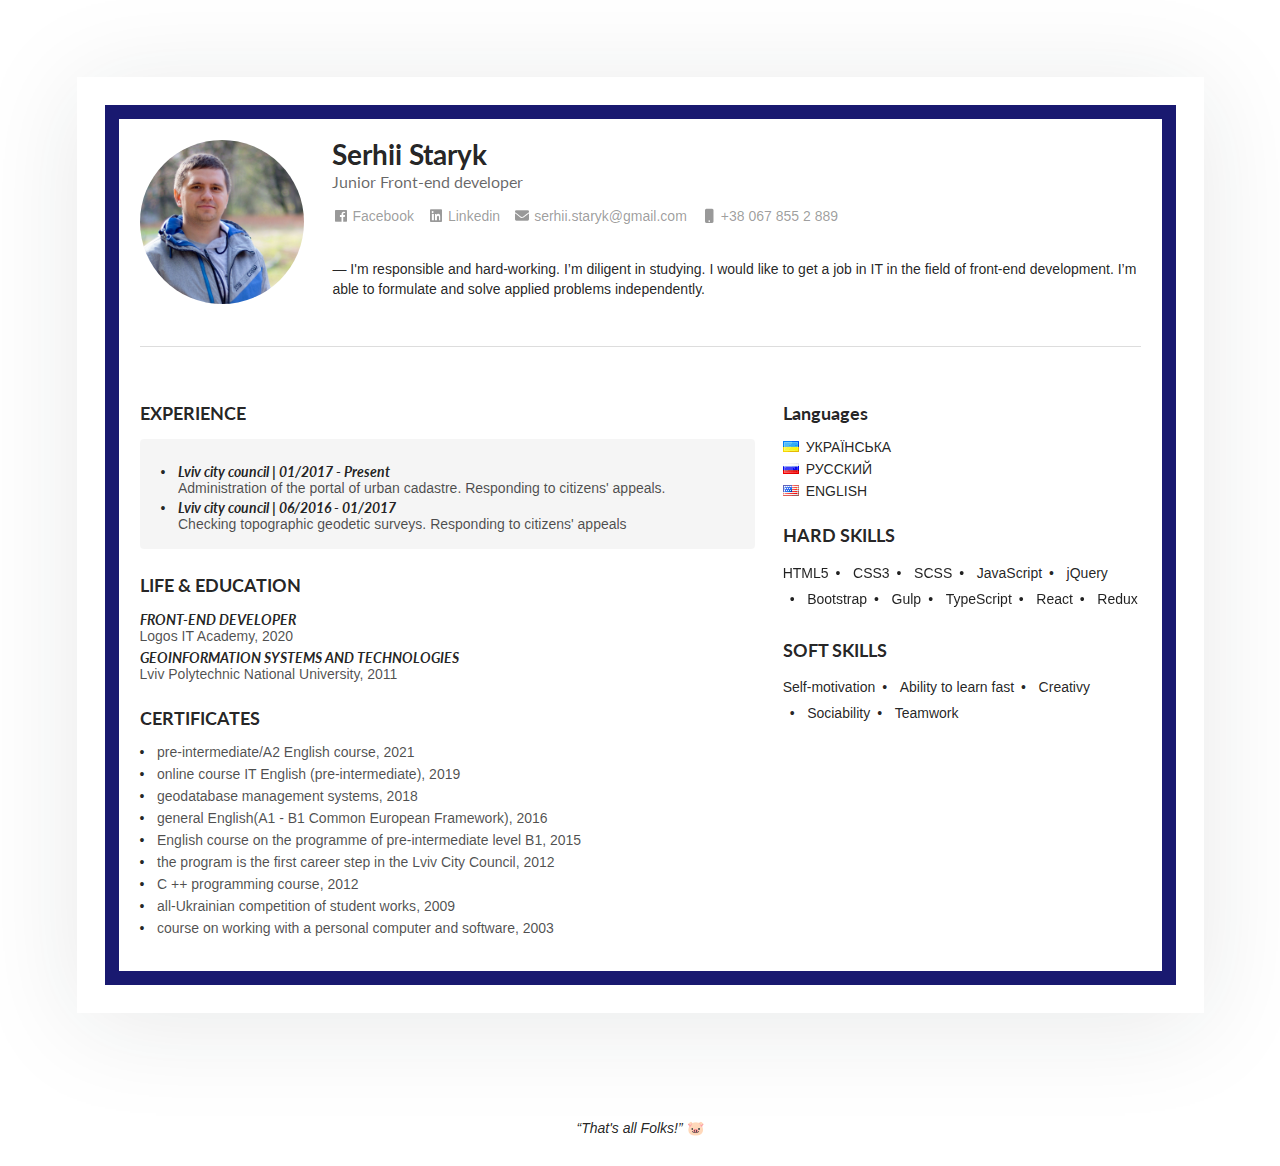
==== commit d7b568fd: "repaired cv" ====
--- a/index.html
+++ b/index.html
@@ -1 +1 @@
-<!doctype html><html lang="en"><head><meta charset="utf-8"/><link rel="icon" href="/favicon.ico"/><meta name="viewport" content="width=device-width,initial-scale=1"/><meta name="theme-color" content="#000000"/><meta name="description" content="Web site created using create-react-app"/><link rel="manifest" href="/manifest.json"/><title>React App</title><link href="/static/css/2.d97c81c1.chunk.css" rel="stylesheet"><link href="/static/css/main.1e66790b.chunk.css" rel="stylesheet"></head><body><noscript>You need to enable JavaScript to run this app.</noscript><div id="root"></div><script>!function(e){function r(r){for(var n,a,i=r[0],c=r[1],l=r[2],s=0,p=[];s<i.length;s++)a=i[s],Object.prototype.hasOwnProperty.call(o,a)&&o[a]&&p.push(o[a][0]),o[a]=0;for(n in c)Object.prototype.hasOwnProperty.call(c,n)&&(e[n]=c[n]);for(f&&f(r);p.length;)p.shift()();return u.push.apply(u,l||[]),t()}function t(){for(var e,r=0;r<u.length;r++){for(var t=u[r],n=!0,i=1;i<t.length;i++){var c=t[i];0!==o[c]&&(n=!1)}n&&(u.splice(r--,1),e=a(a.s=t[0]))}return e}var n={},o={1:0},u=[];function a(r){if(n[r])return n[r].exports;var t=n[r]={i:r,l:!1,exports:{}};return e[r].call(t.exports,t,t.exports,a),t.l=!0,t.exports}a.e=function(e){var r=[],t=o[e];if(0!==t)if(t)r.push(t[2]);else{var n=new Promise((function(r,n){t=o[e]=[r,n]}));r.push(t[2]=n);var u,i=document.createElement("script");i.charset="utf-8",i.timeout=120,a.nc&&i.setAttribute("nonce",a.nc),i.src=function(e){return a.p+"static/js/"+({}[e]||e)+"."+{3:"3ec85bbc"}[e]+".chunk.js"}(e);var c=new Error;u=function(r){i.onerror=i.onload=null,clearTimeout(l);var t=o[e];if(0!==t){if(t){var n=r&&("load"===r.type?"missing":r.type),u=r&&r.target&&r.target.src;c.message="Loading chunk "+e+" failed.\n("+n+": "+u+")",c.name="ChunkLoadError",c.type=n,c.request=u,t[1](c)}o[e]=void 0}};var l=setTimeout((function(){u({type:"timeout",target:i})}),12e4);i.onerror=i.onload=u,document.head.appendChild(i)}return Promise.all(r)},a.m=e,a.c=n,a.d=function(e,r,t){a.o(e,r)||Object.defineProperty(e,r,{enumerable:!0,get:t})},a.r=function(e){"undefined"!=typeof Symbol&&Symbol.toStringTag&&Object.defineProperty(e,Symbol.toStringTag,{value:"Module"}),Object.defineProperty(e,"__esModule",{value:!0})},a.t=function(e,r){if(1&r&&(e=a(e)),8&r)return e;if(4&r&&"object"==typeof e&&e&&e.__esModule)return e;var t=Object.create(null);if(a.r(t),Object.defineProperty(t,"default",{enumerable:!0,value:e}),2&r&&"string"!=typeof e)for(var n in e)a.d(t,n,function(r){return e[r]}.bind(null,n));return t},a.n=function(e){var r=e&&e.__esModule?function(){return e.default}:function(){return e};return a.d(r,"a",r),r},a.o=function(e,r){return Object.prototype.hasOwnProperty.call(e,r)},a.p="/",a.oe=function(e){throw console.error(e),e};var i=this["webpackJsonpreact-cv"]=this["webpackJsonpreact-cv"]||[],c=i.push.bind(i);i.push=r,i=i.slice();for(var l=0;l<i.length;l++)r(i[l]);var f=c;t()}([])</script><script src="/static/js/2.b1579c30.chunk.js"></script><script src="/static/js/main.2b17e666.chunk.js"></script></body></html>+<!doctype html><html lang="en"><head><meta charset="utf-8"/><link rel="icon" href="/favicon.ico"/><meta name="viewport" content="width=device-width,initial-scale=1"/><meta name="theme-color" content="#000000"/><meta name="description" content="Web site created using create-react-app"/><link rel="manifest" href="/manifest.json"/><title>CV - Serhii Staryk (trainee/junior front-end developer)</title><link href="/static/css/2.d97c81c1.chunk.css" rel="stylesheet"><link href="/static/css/main.1e66790b.chunk.css" rel="stylesheet"></head><body><noscript>You need to enable JavaScript to run this app.</noscript><div id="root"></div><script>!function(e){function r(r){for(var n,a,i=r[0],c=r[1],l=r[2],s=0,p=[];s<i.length;s++)a=i[s],Object.prototype.hasOwnProperty.call(o,a)&&o[a]&&p.push(o[a][0]),o[a]=0;for(n in c)Object.prototype.hasOwnProperty.call(c,n)&&(e[n]=c[n]);for(f&&f(r);p.length;)p.shift()();return u.push.apply(u,l||[]),t()}function t(){for(var e,r=0;r<u.length;r++){for(var t=u[r],n=!0,i=1;i<t.length;i++){var c=t[i];0!==o[c]&&(n=!1)}n&&(u.splice(r--,1),e=a(a.s=t[0]))}return e}var n={},o={1:0},u=[];function a(r){if(n[r])return n[r].exports;var t=n[r]={i:r,l:!1,exports:{}};return e[r].call(t.exports,t,t.exports,a),t.l=!0,t.exports}a.e=function(e){var r=[],t=o[e];if(0!==t)if(t)r.push(t[2]);else{var n=new Promise((function(r,n){t=o[e]=[r,n]}));r.push(t[2]=n);var u,i=document.createElement("script");i.charset="utf-8",i.timeout=120,a.nc&&i.setAttribute("nonce",a.nc),i.src=function(e){return a.p+"static/js/"+({}[e]||e)+"."+{3:"3ec85bbc"}[e]+".chunk.js"}(e);var c=new Error;u=function(r){i.onerror=i.onload=null,clearTimeout(l);var t=o[e];if(0!==t){if(t){var n=r&&("load"===r.type?"missing":r.type),u=r&&r.target&&r.target.src;c.message="Loading chunk "+e+" failed.\n("+n+": "+u+")",c.name="ChunkLoadError",c.type=n,c.request=u,t[1](c)}o[e]=void 0}};var l=setTimeout((function(){u({type:"timeout",target:i})}),12e4);i.onerror=i.onload=u,document.head.appendChild(i)}return Promise.all(r)},a.m=e,a.c=n,a.d=function(e,r,t){a.o(e,r)||Object.defineProperty(e,r,{enumerable:!0,get:t})},a.r=function(e){"undefined"!=typeof Symbol&&Symbol.toStringTag&&Object.defineProperty(e,Symbol.toStringTag,{value:"Module"}),Object.defineProperty(e,"__esModule",{value:!0})},a.t=function(e,r){if(1&r&&(e=a(e)),8&r)return e;if(4&r&&"object"==typeof e&&e&&e.__esModule)return e;var t=Object.create(null);if(a.r(t),Object.defineProperty(t,"default",{enumerable:!0,value:e}),2&r&&"string"!=typeof e)for(var n in e)a.d(t,n,function(r){return e[r]}.bind(null,n));return t},a.n=function(e){var r=e&&e.__esModule?function(){return e.default}:function(){return e};return a.d(r,"a",r),r},a.o=function(e,r){return Object.prototype.hasOwnProperty.call(e,r)},a.p="/",a.oe=function(e){throw console.error(e),e};var i=this["webpackJsonpreact-cv"]=this["webpackJsonpreact-cv"]||[],c=i.push.bind(i);i.push=r,i=i.slice();for(var l=0;l<i.length;l++)r(i[l]);var f=c;t()}([])</script><script src="/static/js/2.b1579c30.chunk.js"></script><script src="/static/js/main.00f3725c.chunk.js"></script></body></html>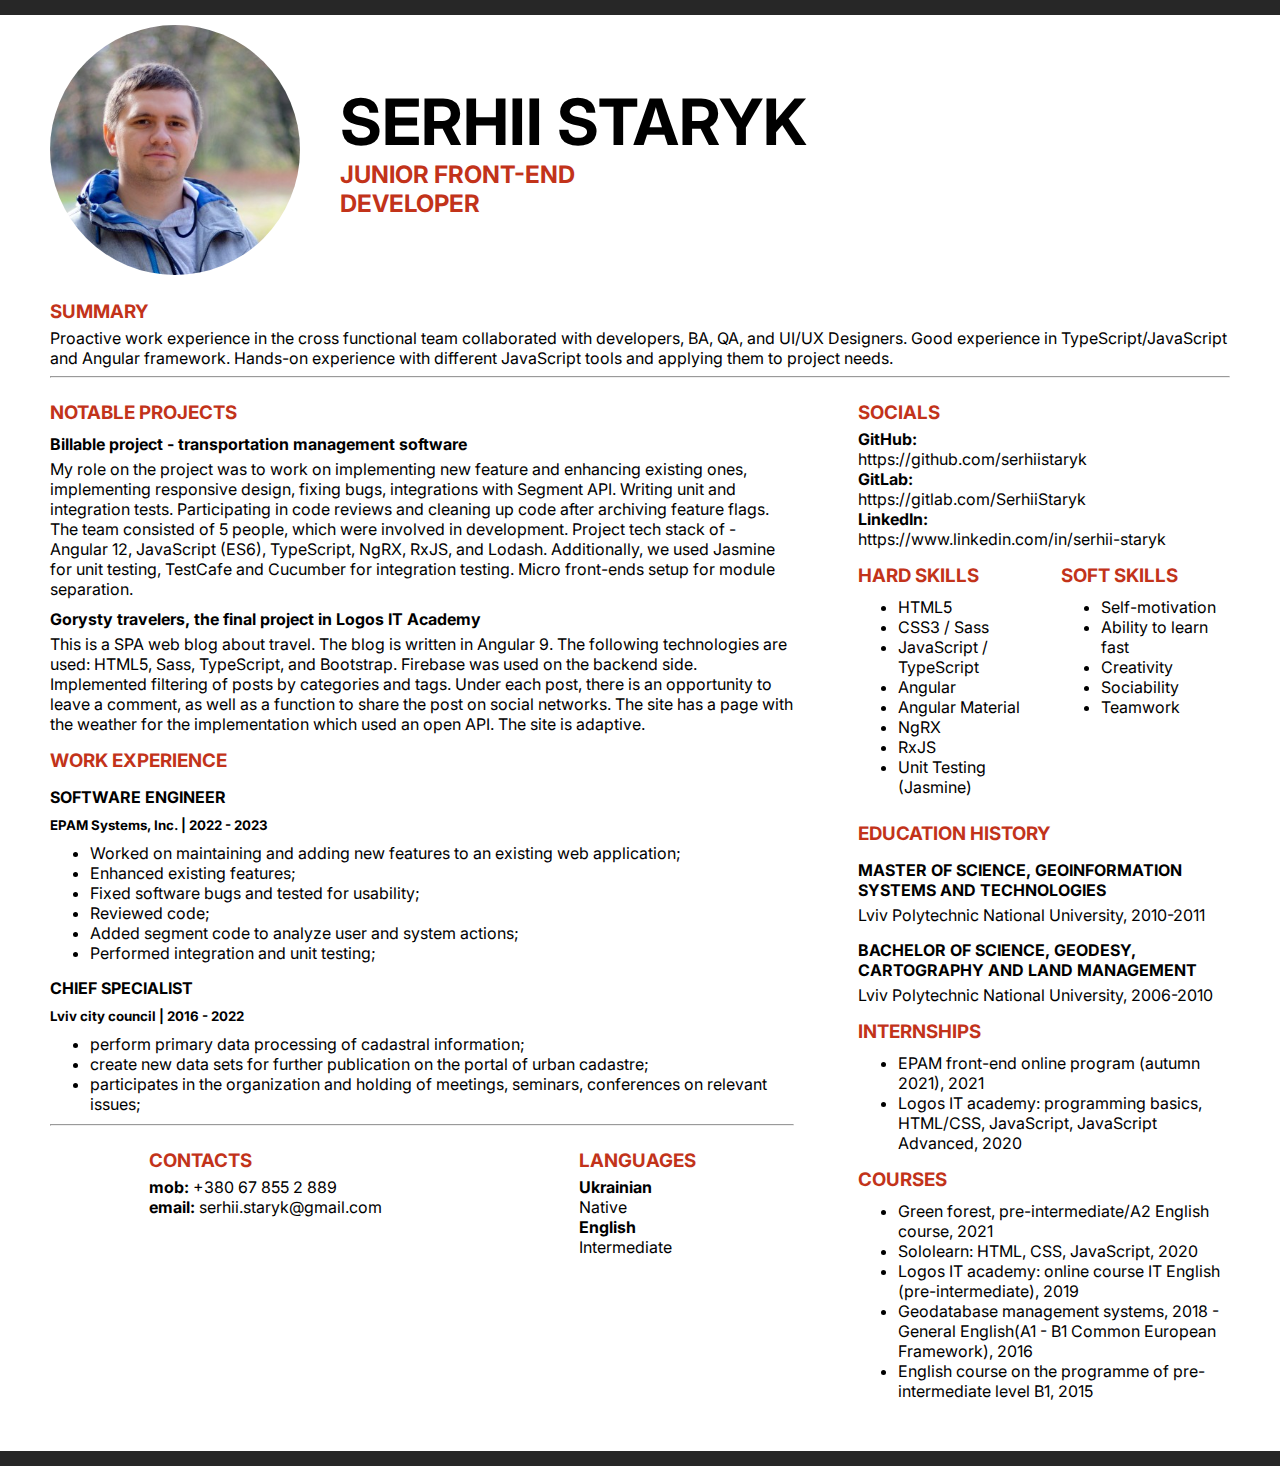
==== commit 7e7ae0ab: "update CV" ====
--- a/index.html
+++ b/index.html
@@ -1 +1 @@
-<!doctype html><html lang="en"><head><meta charset="utf-8"/><link rel="icon" href="/favicon.ico"/><meta name="viewport" content="width=device-width,initial-scale=1"/><meta name="theme-color" content="#000000"/><meta name="description" content="Web site created using create-react-app"/><link rel="manifest" href="/manifest.json"/><title>CV - Serhii Staryk (trainee/junior front-end developer)</title><link href="/static/css/2.d97c81c1.chunk.css" rel="stylesheet"><link href="/static/css/main.1e66790b.chunk.css" rel="stylesheet"></head><body><noscript>You need to enable JavaScript to run this app.</noscript><div id="root"></div><script>!function(e){function r(r){for(var n,a,i=r[0],c=r[1],l=r[2],s=0,p=[];s<i.length;s++)a=i[s],Object.prototype.hasOwnProperty.call(o,a)&&o[a]&&p.push(o[a][0]),o[a]=0;for(n in c)Object.prototype.hasOwnProperty.call(c,n)&&(e[n]=c[n]);for(f&&f(r);p.length;)p.shift()();return u.push.apply(u,l||[]),t()}function t(){for(var e,r=0;r<u.length;r++){for(var t=u[r],n=!0,i=1;i<t.length;i++){var c=t[i];0!==o[c]&&(n=!1)}n&&(u.splice(r--,1),e=a(a.s=t[0]))}return e}var n={},o={1:0},u=[];function a(r){if(n[r])return n[r].exports;var t=n[r]={i:r,l:!1,exports:{}};return e[r].call(t.exports,t,t.exports,a),t.l=!0,t.exports}a.e=function(e){var r=[],t=o[e];if(0!==t)if(t)r.push(t[2]);else{var n=new Promise((function(r,n){t=o[e]=[r,n]}));r.push(t[2]=n);var u,i=document.createElement("script");i.charset="utf-8",i.timeout=120,a.nc&&i.setAttribute("nonce",a.nc),i.src=function(e){return a.p+"static/js/"+({}[e]||e)+"."+{3:"3ec85bbc"}[e]+".chunk.js"}(e);var c=new Error;u=function(r){i.onerror=i.onload=null,clearTimeout(l);var t=o[e];if(0!==t){if(t){var n=r&&("load"===r.type?"missing":r.type),u=r&&r.target&&r.target.src;c.message="Loading chunk "+e+" failed.\n("+n+": "+u+")",c.name="ChunkLoadError",c.type=n,c.request=u,t[1](c)}o[e]=void 0}};var l=setTimeout((function(){u({type:"timeout",target:i})}),12e4);i.onerror=i.onload=u,document.head.appendChild(i)}return Promise.all(r)},a.m=e,a.c=n,a.d=function(e,r,t){a.o(e,r)||Object.defineProperty(e,r,{enumerable:!0,get:t})},a.r=function(e){"undefined"!=typeof Symbol&&Symbol.toStringTag&&Object.defineProperty(e,Symbol.toStringTag,{value:"Module"}),Object.defineProperty(e,"__esModule",{value:!0})},a.t=function(e,r){if(1&r&&(e=a(e)),8&r)return e;if(4&r&&"object"==typeof e&&e&&e.__esModule)return e;var t=Object.create(null);if(a.r(t),Object.defineProperty(t,"default",{enumerable:!0,value:e}),2&r&&"string"!=typeof e)for(var n in e)a.d(t,n,function(r){return e[r]}.bind(null,n));return t},a.n=function(e){var r=e&&e.__esModule?function(){return e.default}:function(){return e};return a.d(r,"a",r),r},a.o=function(e,r){return Object.prototype.hasOwnProperty.call(e,r)},a.p="/",a.oe=function(e){throw console.error(e),e};var i=this["webpackJsonpreact-cv"]=this["webpackJsonpreact-cv"]||[],c=i.push.bind(i);i.push=r,i=i.slice();for(var l=0;l<i.length;l++)r(i[l]);var f=c;t()}([])</script><script src="/static/js/2.b1579c30.chunk.js"></script><script src="/static/js/main.00f3725c.chunk.js"></script></body></html>+<!doctype html><html lang="en"><head><meta charset="utf-8"/><link rel="icon" href="/favicon.ico"/><meta name="viewport" content="width=device-width,initial-scale=1"/><meta name="theme-color" content="#000000"/><meta name="description" content="Web site created using create-react-app"/><link rel="apple-touch-icon" href="/logo192.png"/><link rel="manifest" href="/manifest.json"/><link rel="preconnect" href="https://fonts.googleapis.com"/><link rel="preconnect" href="https://fonts.gstatic.com" crossorigin/><link href="https://fonts.googleapis.com/css2?family=Inter:wght@400;600;700&display=swap" rel="stylesheet"/><title>Serhii Staryk</title><script defer="defer" src="/static/js/main.62fa3e0b.js"></script><link href="/static/css/main.1f0956c6.css" rel="stylesheet"></head><body><noscript>You need to enable JavaScript to run this app.</noscript><div id="root"></div></body></html>--- a/static/css/main.1f0956c6.css
+++ b/static/css/main.1f0956c6.css
@@ -0,0 +1,2 @@
+body{font-family:Inter,sans-serif;margin:0}h1,h2,h3,h4{margin-block:15px 5px;text-transform:uppercase}h5,h6{margin-block:10px 5px}h6{font-size:16px}h2,h3{color:#c2331a}p{margin:0}ul{margin-block:10px}.footer{background-color:#272727;height:15px}.header{align-items:center;border-top:15px solid #272727;display:flex;flex-direction:row;padding:10px 50px}.header>img{border-radius:50%;width:250px}.header-wrapper{margin-left:40px}.header-tile{font-size:64px;margin:0}.header-subtitle{margin:0;max-width:300px}@media screen and (max-width:650px){.header>img{width:150px}.header-tile{font-size:42px}}@media screen and (max-width:480px){.header{flex-direction:column}}a{color:#000;text-decoration:none}a:hover{text-decoration:underline}.skills{display:flex;justify-content:space-between}.main{padding:0 50px 40px}.main-section{grid-gap:4rem;display:grid;grid-template-columns:2fr 1fr}.section-bottom{display:flex;justify-content:space-around}@media screen and (max-width:960px){.main{padding:0 20px 20px}.main-section{grid-gap:2rem;grid-template-columns:1fr 1fr}}@media screen and (max-width:690px){.main-section{grid-gap:0;grid-template-columns:1fr}.section-bottom{display:flex;justify-content:space-between}}@media screen and (max-width:430px){.section-bottom{flex-direction:column}}
+/*# sourceMappingURL=main.1f0956c6.css.map*/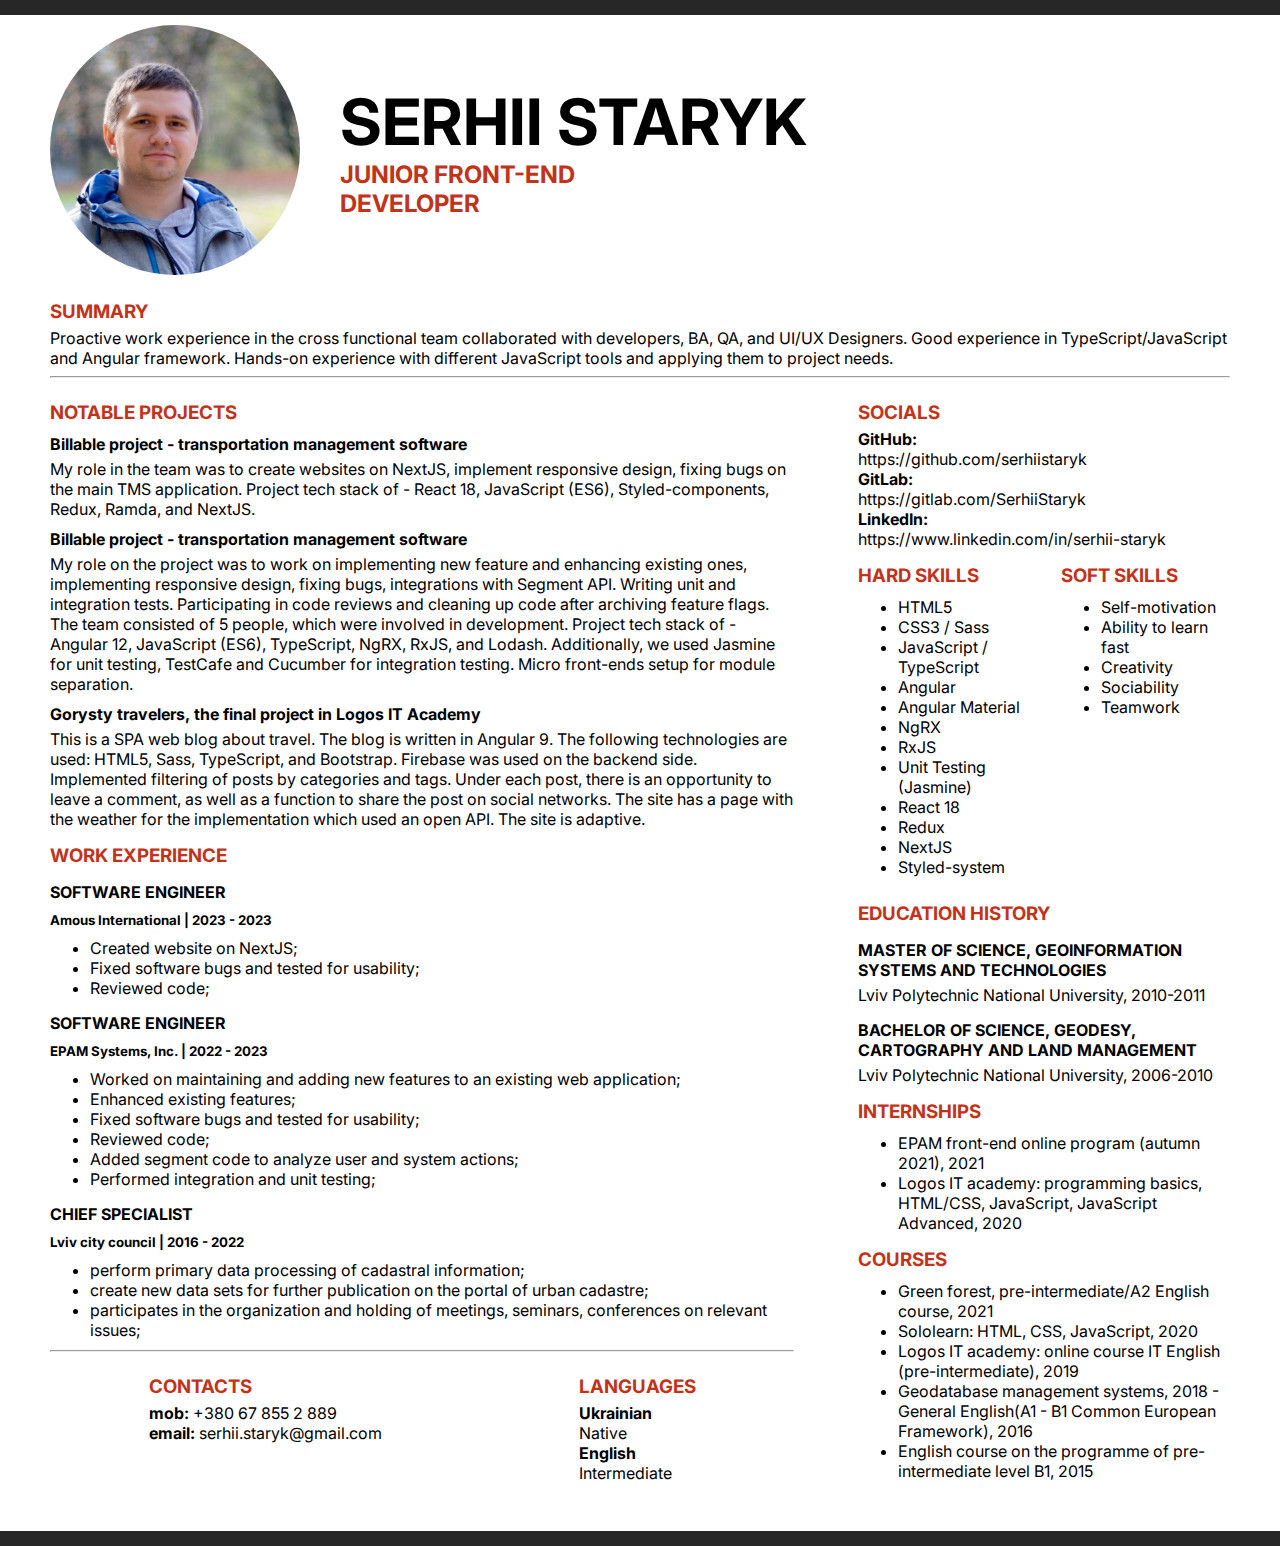
==== commit 5694e633: "update CV" ====
--- a/index.html
+++ b/index.html
@@ -1 +1 @@
-<!doctype html><html lang="en"><head><meta charset="utf-8"/><link rel="icon" href="/favicon.ico"/><meta name="viewport" content="width=device-width,initial-scale=1"/><meta name="theme-color" content="#000000"/><meta name="description" content="Web site created using create-react-app"/><link rel="apple-touch-icon" href="/logo192.png"/><link rel="manifest" href="/manifest.json"/><link rel="preconnect" href="https://fonts.googleapis.com"/><link rel="preconnect" href="https://fonts.gstatic.com" crossorigin/><link href="https://fonts.googleapis.com/css2?family=Inter:wght@400;600;700&display=swap" rel="stylesheet"/><title>Serhii Staryk</title><script defer="defer" src="/static/js/main.62fa3e0b.js"></script><link href="/static/css/main.1f0956c6.css" rel="stylesheet"></head><body><noscript>You need to enable JavaScript to run this app.</noscript><div id="root"></div></body></html>+<!doctype html><html lang="en"><head><meta charset="utf-8"/><link rel="icon" href="/favicon.ico"/><meta name="viewport" content="width=device-width,initial-scale=1"/><meta name="theme-color" content="#000000"/><meta name="description" content="Web site created using create-react-app"/><link rel="apple-touch-icon" href="/logo192.png"/><link rel="manifest" href="/manifest.json"/><link rel="preconnect" href="https://fonts.googleapis.com"/><link rel="preconnect" href="https://fonts.gstatic.com" crossorigin/><link href="https://fonts.googleapis.com/css2?family=Inter:wght@400;600;700&display=swap" rel="stylesheet"/><title>Serhii Staryk</title><script defer="defer" src="/static/js/main.7d2e6602.js"></script><link href="/static/css/main.1f0956c6.css" rel="stylesheet"></head><body><noscript>You need to enable JavaScript to run this app.</noscript><div id="root"></div></body></html>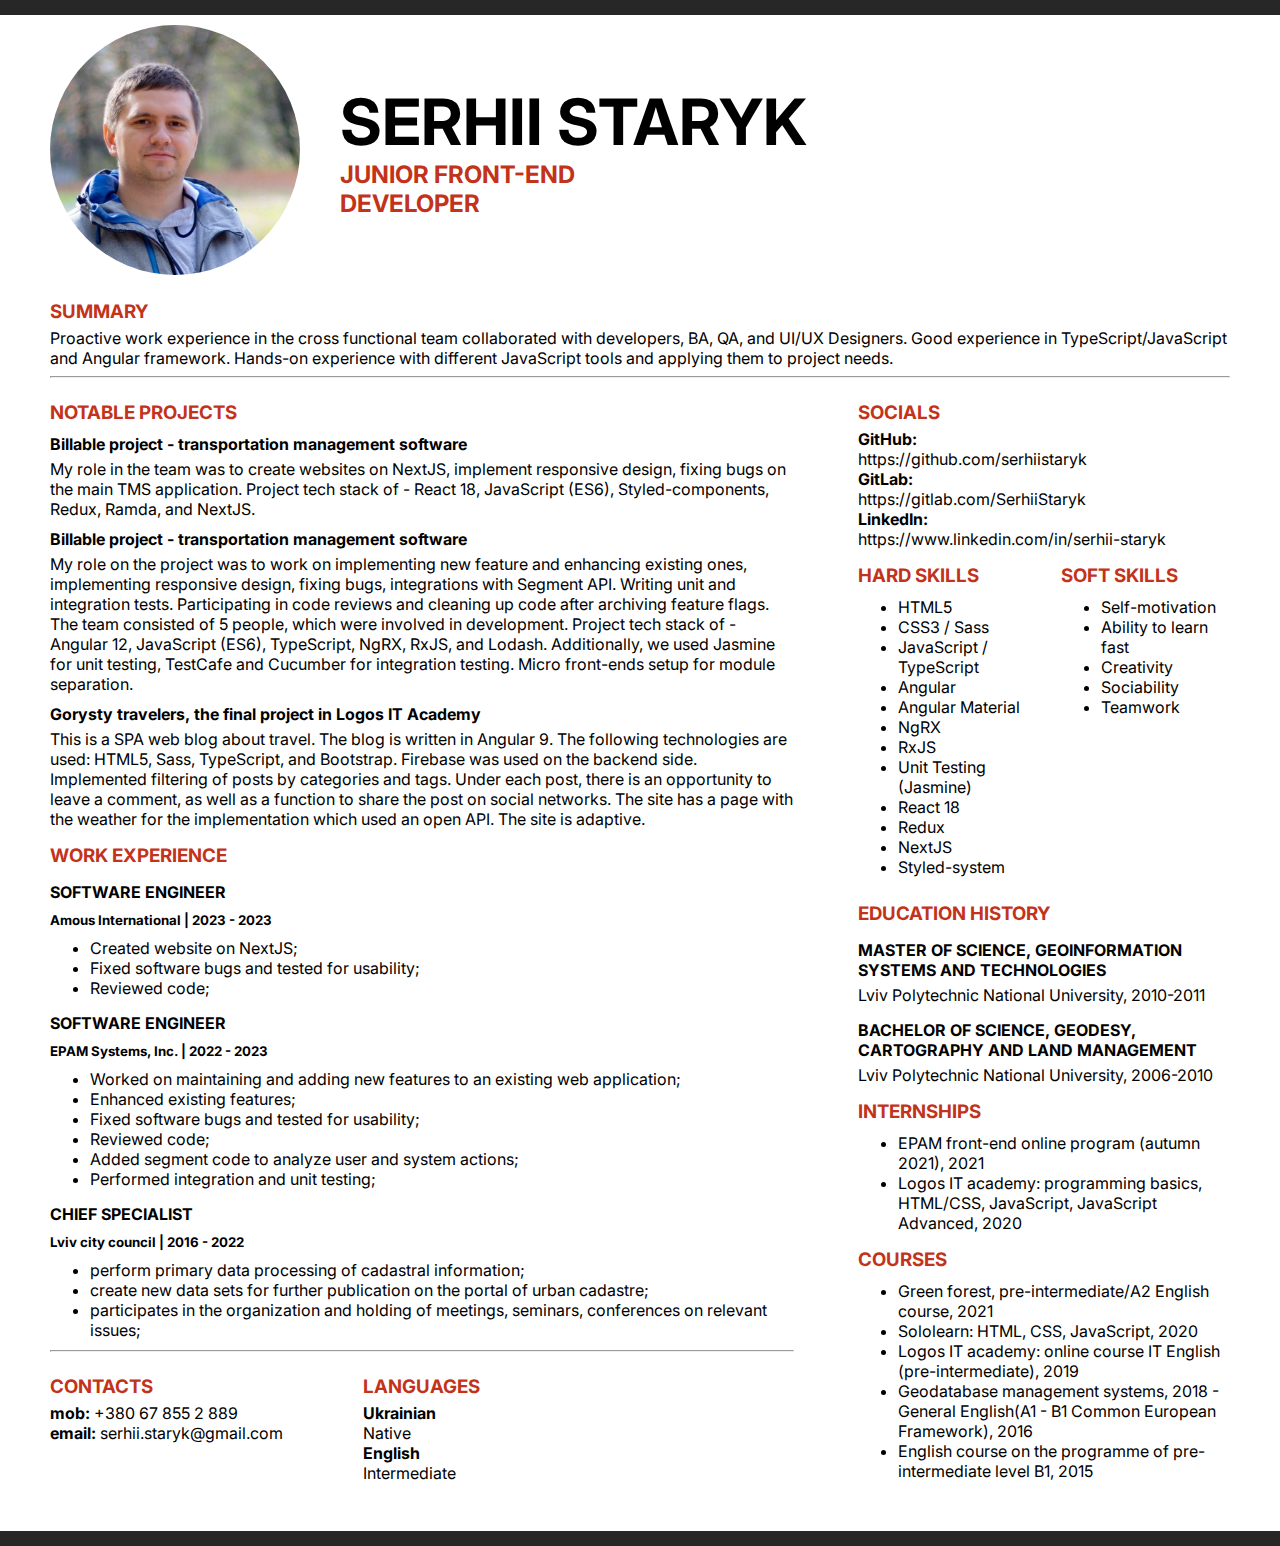
==== commit 05b1d66a: "update cv" ====
--- a/index.html
+++ b/index.html
@@ -1 +1 @@
-<!doctype html><html lang="en"><head><meta charset="utf-8"/><link rel="icon" href="/favicon.ico"/><meta name="viewport" content="width=device-width,initial-scale=1"/><meta name="theme-color" content="#000000"/><meta name="description" content="Web site created using create-react-app"/><link rel="apple-touch-icon" href="/logo192.png"/><link rel="manifest" href="/manifest.json"/><link rel="preconnect" href="https://fonts.googleapis.com"/><link rel="preconnect" href="https://fonts.gstatic.com" crossorigin/><link href="https://fonts.googleapis.com/css2?family=Inter:wght@400;600;700&display=swap" rel="stylesheet"/><title>Serhii Staryk</title><script defer="defer" src="/static/js/main.7d2e6602.js"></script><link href="/static/css/main.1f0956c6.css" rel="stylesheet"></head><body><noscript>You need to enable JavaScript to run this app.</noscript><div id="root"></div></body></html>+<!doctype html><html lang="en"><head><meta charset="utf-8"/><link rel="icon" href="/favicon.ico"/><meta name="viewport" content="width=device-width,initial-scale=1"/><meta name="theme-color" content="#000000"/><meta name="description" content="Web site created using create-react-app"/><link rel="apple-touch-icon" href="/logo192.png"/><link rel="manifest" href="/manifest.json"/><link rel="preconnect" href="https://fonts.googleapis.com"/><link rel="preconnect" href="https://fonts.gstatic.com" crossorigin/><link href="https://fonts.googleapis.com/css2?family=Inter:wght@400;600;700&display=swap" rel="stylesheet"/><title>Serhii Staryk</title><script defer="defer" src="/static/js/main.7d2e6602.js"></script><link href="/static/css/main.ea026bcf.css" rel="stylesheet"></head><body><noscript>You need to enable JavaScript to run this app.</noscript><div id="root"></div></body></html>--- a/static/css/main.ea026bcf.css
+++ b/static/css/main.ea026bcf.css
@@ -0,0 +1,2 @@
+body{font-family:Inter,sans-serif;margin:0}h1,h2,h3,h4{margin-block:15px 5px;text-transform:uppercase}h5,h6{margin-block:10px 5px}h6{font-size:16px}h2,h3{color:#c2331a}p{margin:0}ul{margin-block:10px}.footer{background-color:#272727;height:15px}.header{align-items:center;border-top:15px solid #272727;display:flex;flex-direction:row;padding:10px 50px}.header>img{border-radius:50%;width:250px}.header-wrapper{margin-left:40px}.header-tile{font-size:64px;margin:0}.header-subtitle{margin:0;max-width:300px}@media screen and (max-width:650px){.header>img{width:150px}.header-tile{font-size:42px}}@media screen and (max-width:480px){.header{flex-direction:column}}a{color:#000;text-decoration:none}a:hover{text-decoration:underline}.skills{display:flex;justify-content:space-between}.main{padding:0 50px 40px}.main-section{grid-gap:4rem;display:grid;grid-template-columns:2fr 1fr}.section-bottom{display:flex;gap:80px;justify-content:flex-start}@media screen and (max-width:960px){.main{padding:0 20px 20px}.main-section{grid-gap:2rem;grid-template-columns:1fr 1fr}}@media screen and (max-width:690px){.main-section{grid-gap:0;grid-template-columns:1fr}.section-bottom{display:flex;justify-content:space-between}}@media screen and (max-width:430px){.section-bottom{flex-direction:column}}
+/*# sourceMappingURL=main.ea026bcf.css.map*/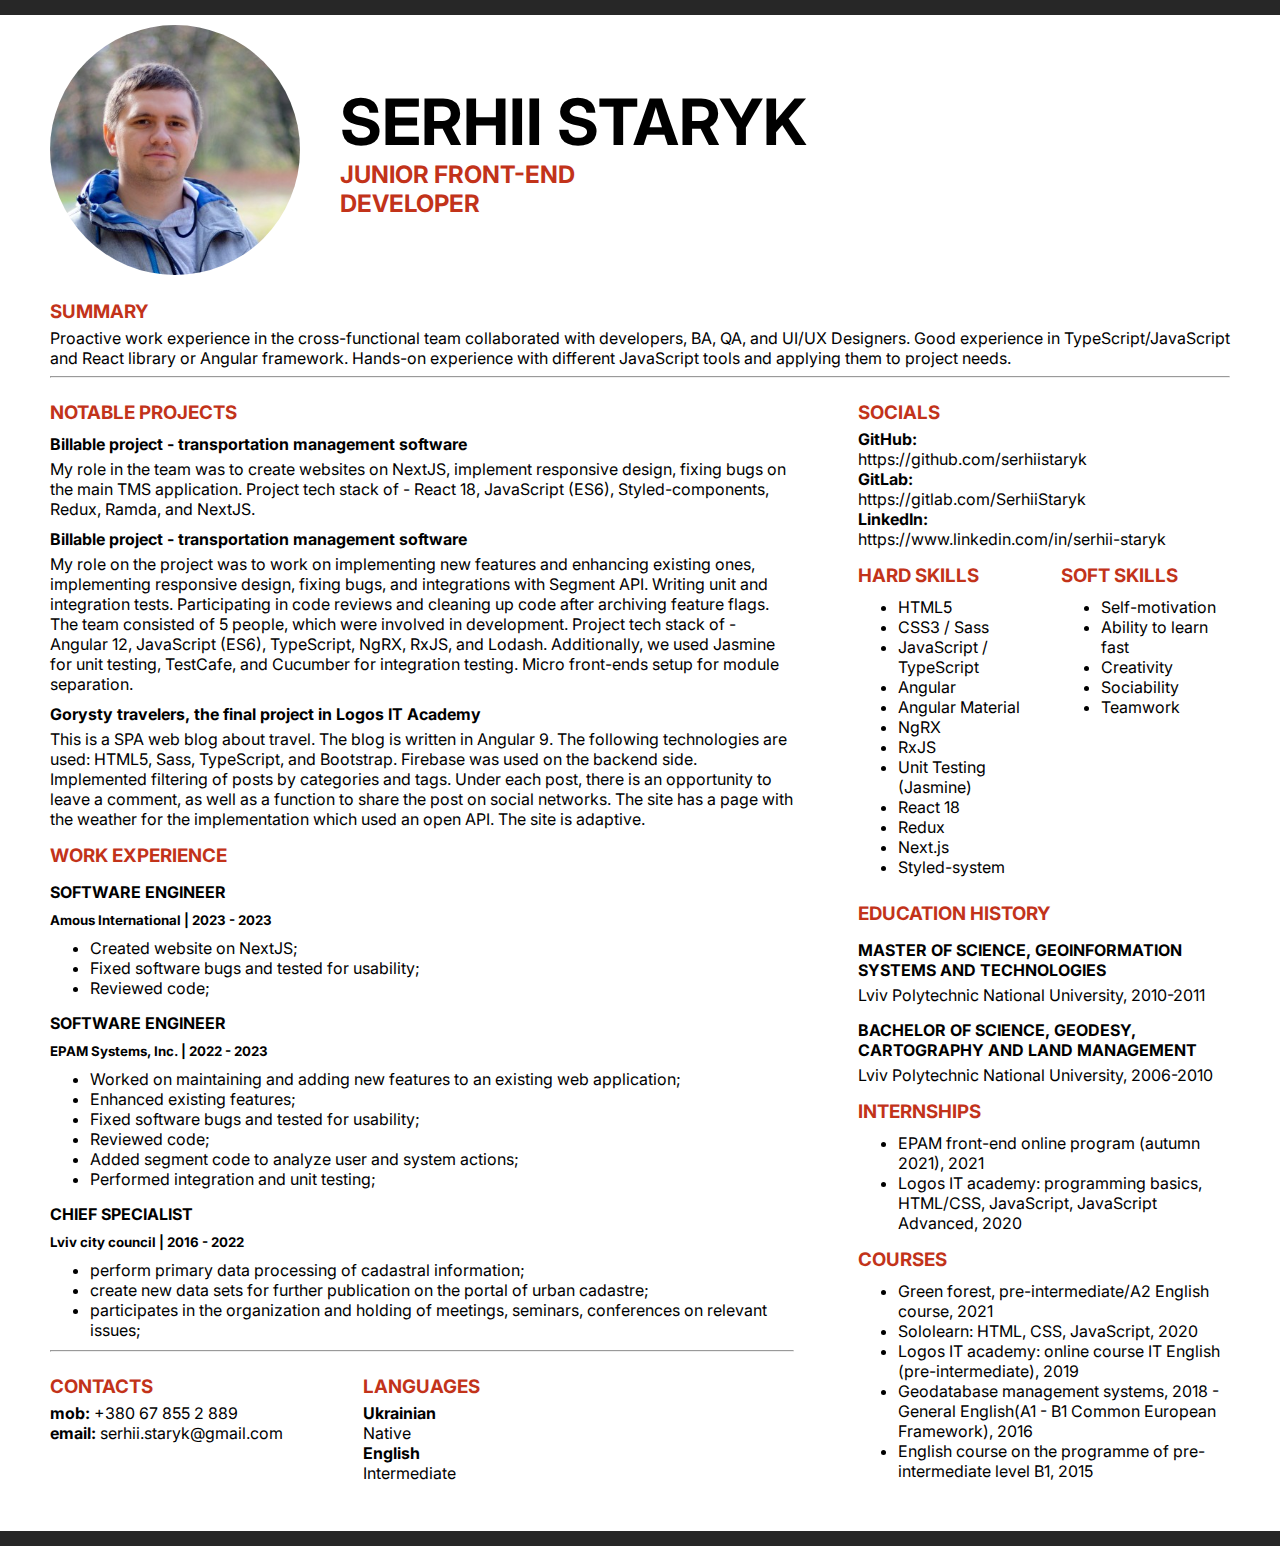
==== commit c4db6d76: "update CV" ====
--- a/index.html
+++ b/index.html
@@ -1 +1 @@
-<!doctype html><html lang="en"><head><meta charset="utf-8"/><link rel="icon" href="/favicon.ico"/><meta name="viewport" content="width=device-width,initial-scale=1"/><meta name="theme-color" content="#000000"/><meta name="description" content="Web site created using create-react-app"/><link rel="apple-touch-icon" href="/logo192.png"/><link rel="manifest" href="/manifest.json"/><link rel="preconnect" href="https://fonts.googleapis.com"/><link rel="preconnect" href="https://fonts.gstatic.com" crossorigin/><link href="https://fonts.googleapis.com/css2?family=Inter:wght@400;600;700&display=swap" rel="stylesheet"/><title>Serhii Staryk</title><script defer="defer" src="/static/js/main.7d2e6602.js"></script><link href="/static/css/main.ea026bcf.css" rel="stylesheet"></head><body><noscript>You need to enable JavaScript to run this app.</noscript><div id="root"></div></body></html>+<!doctype html><html lang="en"><head><meta charset="utf-8"/><link rel="icon" href="/favicon.ico"/><meta name="viewport" content="width=device-width,initial-scale=1"/><meta name="theme-color" content="#000000"/><meta name="description" content="Web site created using create-react-app"/><link rel="apple-touch-icon" href="/logo192.png"/><link rel="manifest" href="/manifest.json"/><link rel="preconnect" href="https://fonts.googleapis.com"/><link rel="preconnect" href="https://fonts.gstatic.com" crossorigin/><link href="https://fonts.googleapis.com/css2?family=Inter:wght@400;600;700&display=swap" rel="stylesheet"/><title>Serhii Staryk</title><script defer="defer" src="/static/js/main.a625f929.js"></script><link href="/static/css/main.ea026bcf.css" rel="stylesheet"></head><body><noscript>You need to enable JavaScript to run this app.</noscript><div id="root"></div></body></html>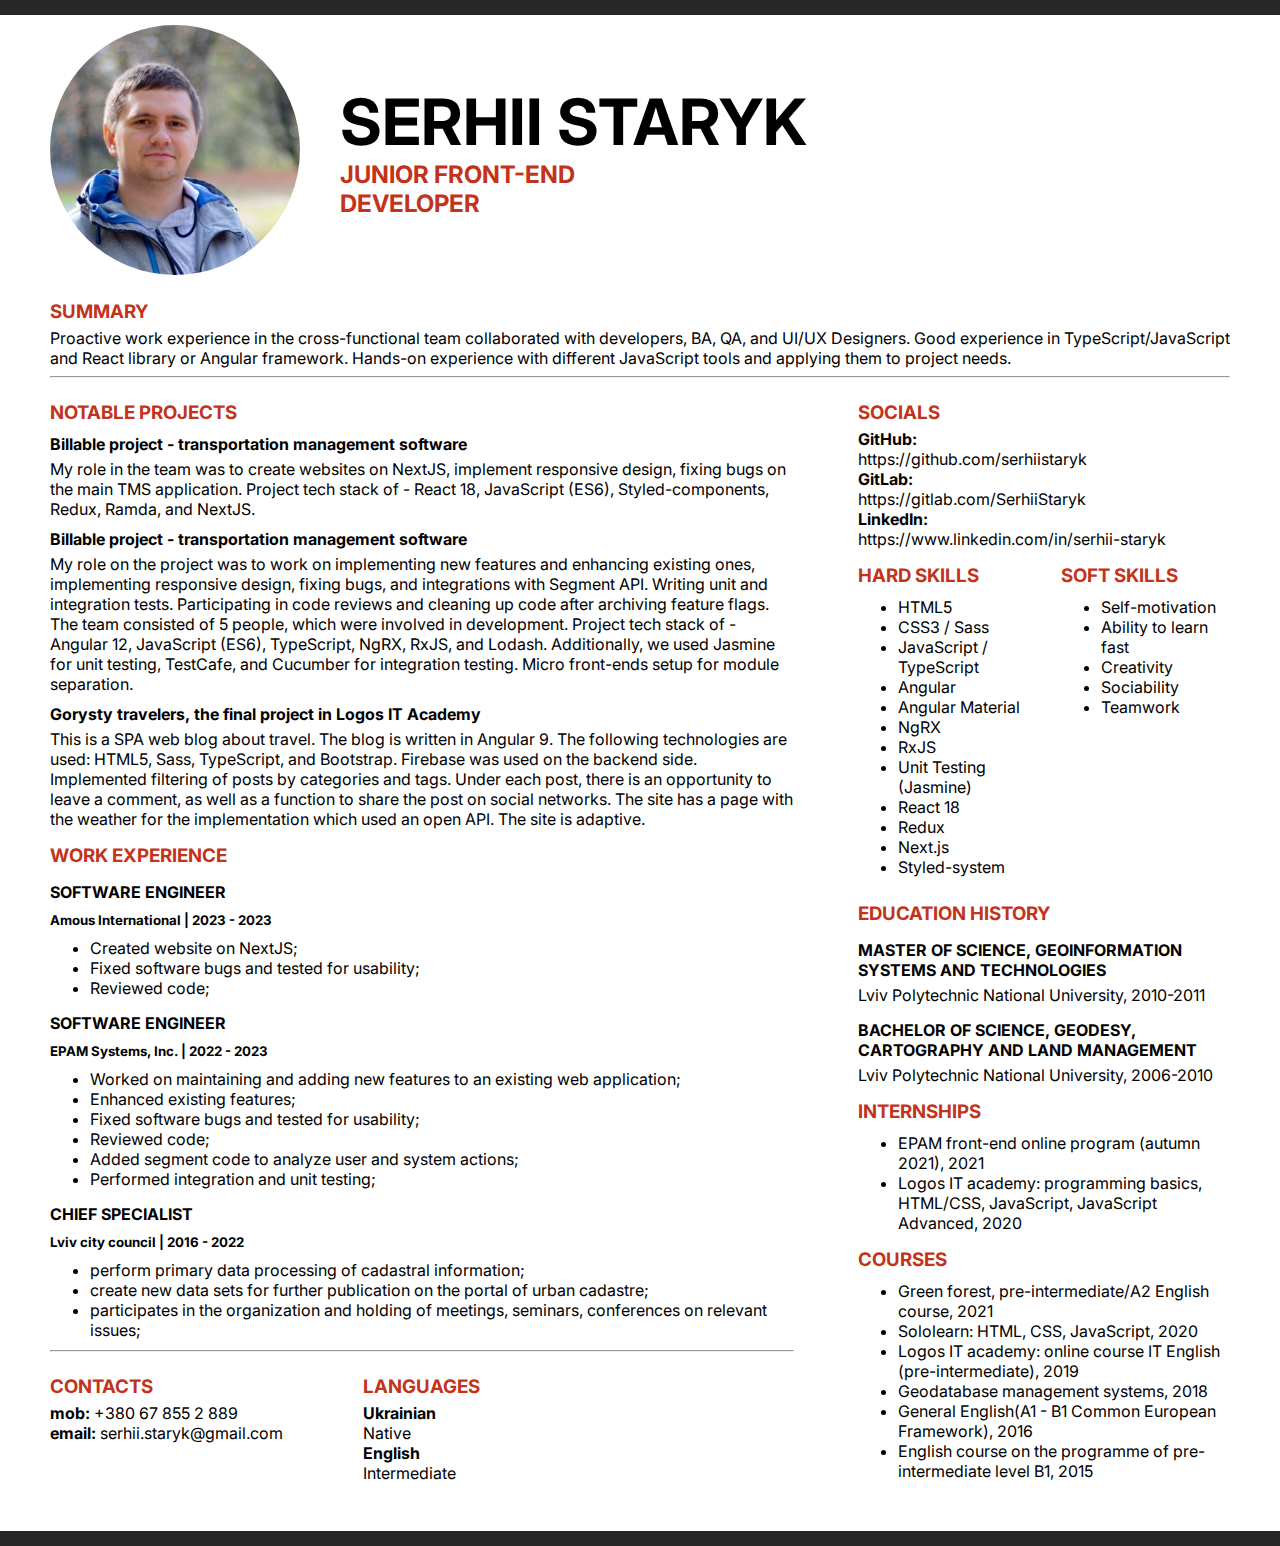
==== commit 9876af14: "fix CV" ====
--- a/index.html
+++ b/index.html
@@ -1 +1 @@
-<!doctype html><html lang="en"><head><meta charset="utf-8"/><link rel="icon" href="/favicon.ico"/><meta name="viewport" content="width=device-width,initial-scale=1"/><meta name="theme-color" content="#000000"/><meta name="description" content="Web site created using create-react-app"/><link rel="apple-touch-icon" href="/logo192.png"/><link rel="manifest" href="/manifest.json"/><link rel="preconnect" href="https://fonts.googleapis.com"/><link rel="preconnect" href="https://fonts.gstatic.com" crossorigin/><link href="https://fonts.googleapis.com/css2?family=Inter:wght@400;600;700&display=swap" rel="stylesheet"/><title>Serhii Staryk</title><script defer="defer" src="/static/js/main.a625f929.js"></script><link href="/static/css/main.ea026bcf.css" rel="stylesheet"></head><body><noscript>You need to enable JavaScript to run this app.</noscript><div id="root"></div></body></html>+<!doctype html><html lang="en"><head><meta charset="utf-8"/><link rel="icon" href="/favicon.ico"/><meta name="viewport" content="width=device-width,initial-scale=1"/><meta name="theme-color" content="#000000"/><meta name="description" content="Web site created using create-react-app"/><link rel="apple-touch-icon" href="/logo192.png"/><link rel="manifest" href="/manifest.json"/><link rel="preconnect" href="https://fonts.googleapis.com"/><link rel="preconnect" href="https://fonts.gstatic.com" crossorigin/><link href="https://fonts.googleapis.com/css2?family=Inter:wght@400;600;700&display=swap" rel="stylesheet"/><title>Serhii Staryk</title><script defer="defer" src="/static/js/main.db2f65d4.js"></script><link href="/static/css/main.ea026bcf.css" rel="stylesheet"></head><body><noscript>You need to enable JavaScript to run this app.</noscript><div id="root"></div></body></html>